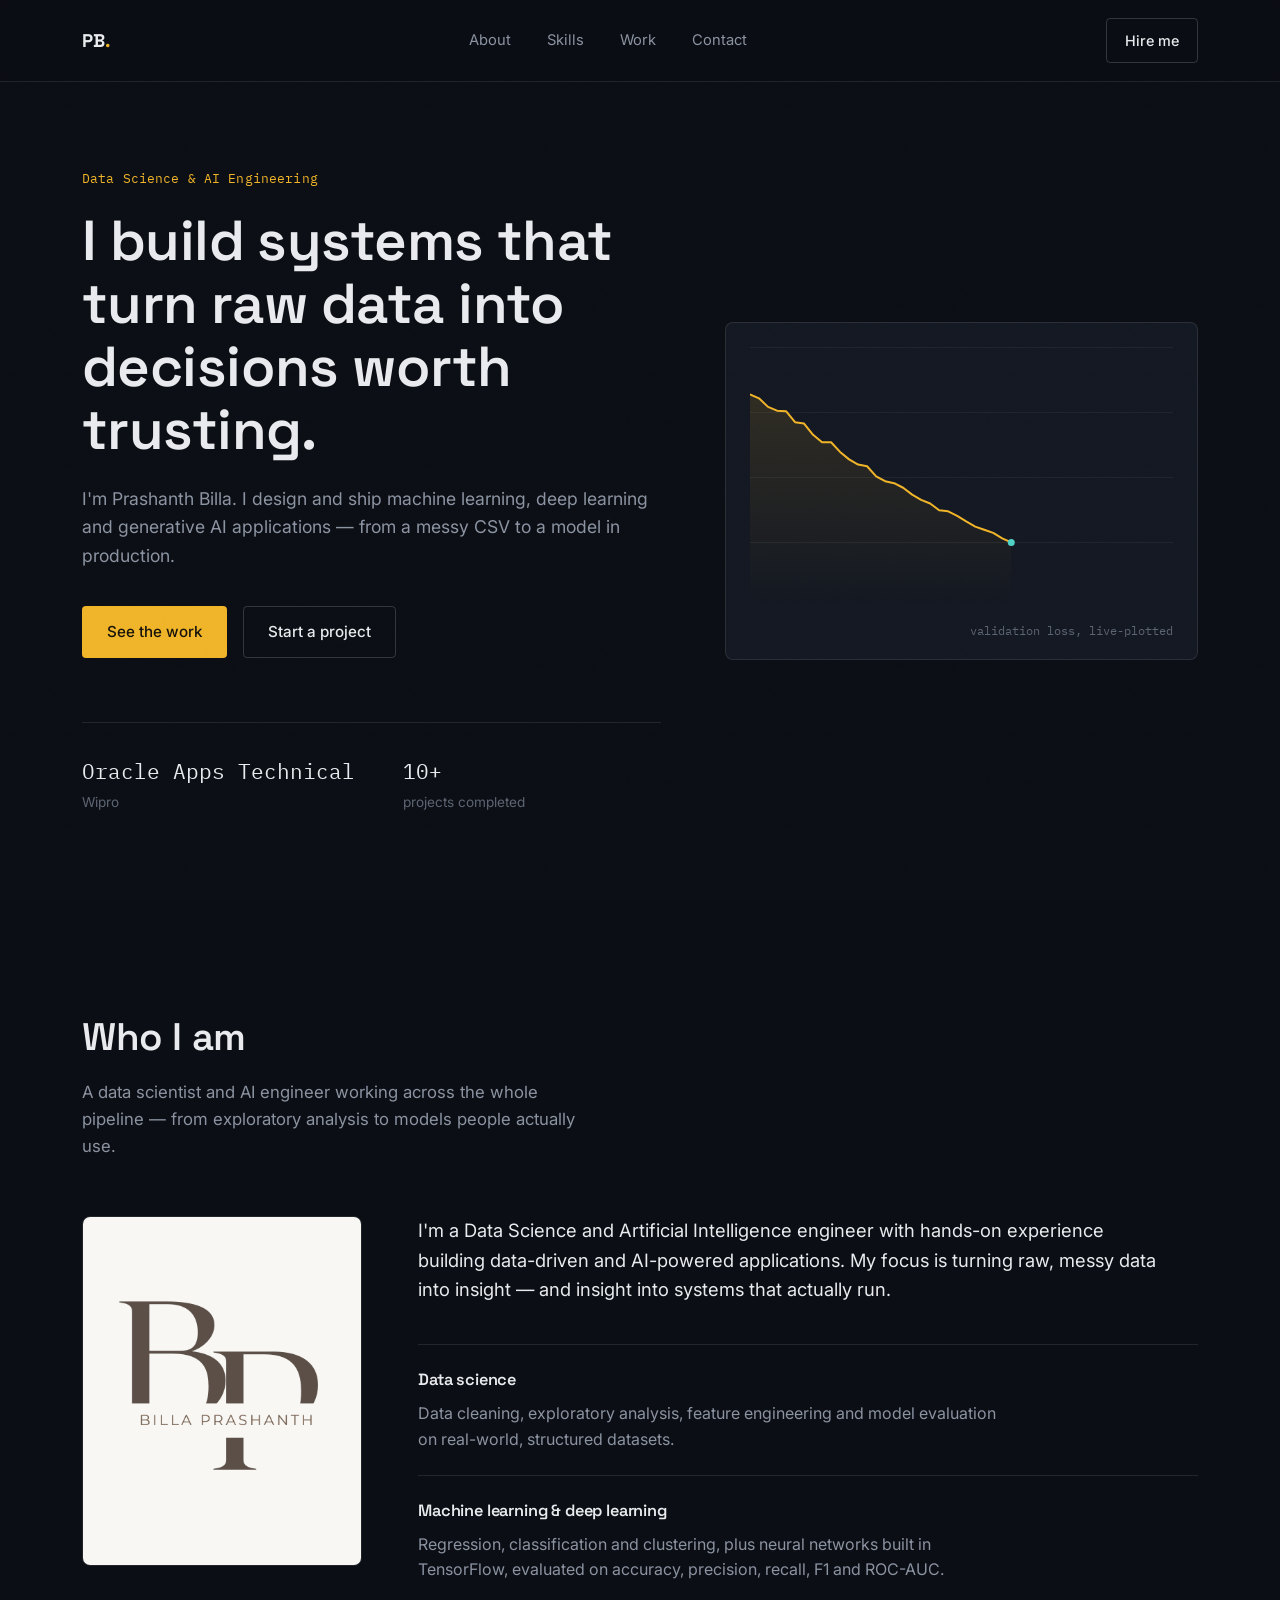
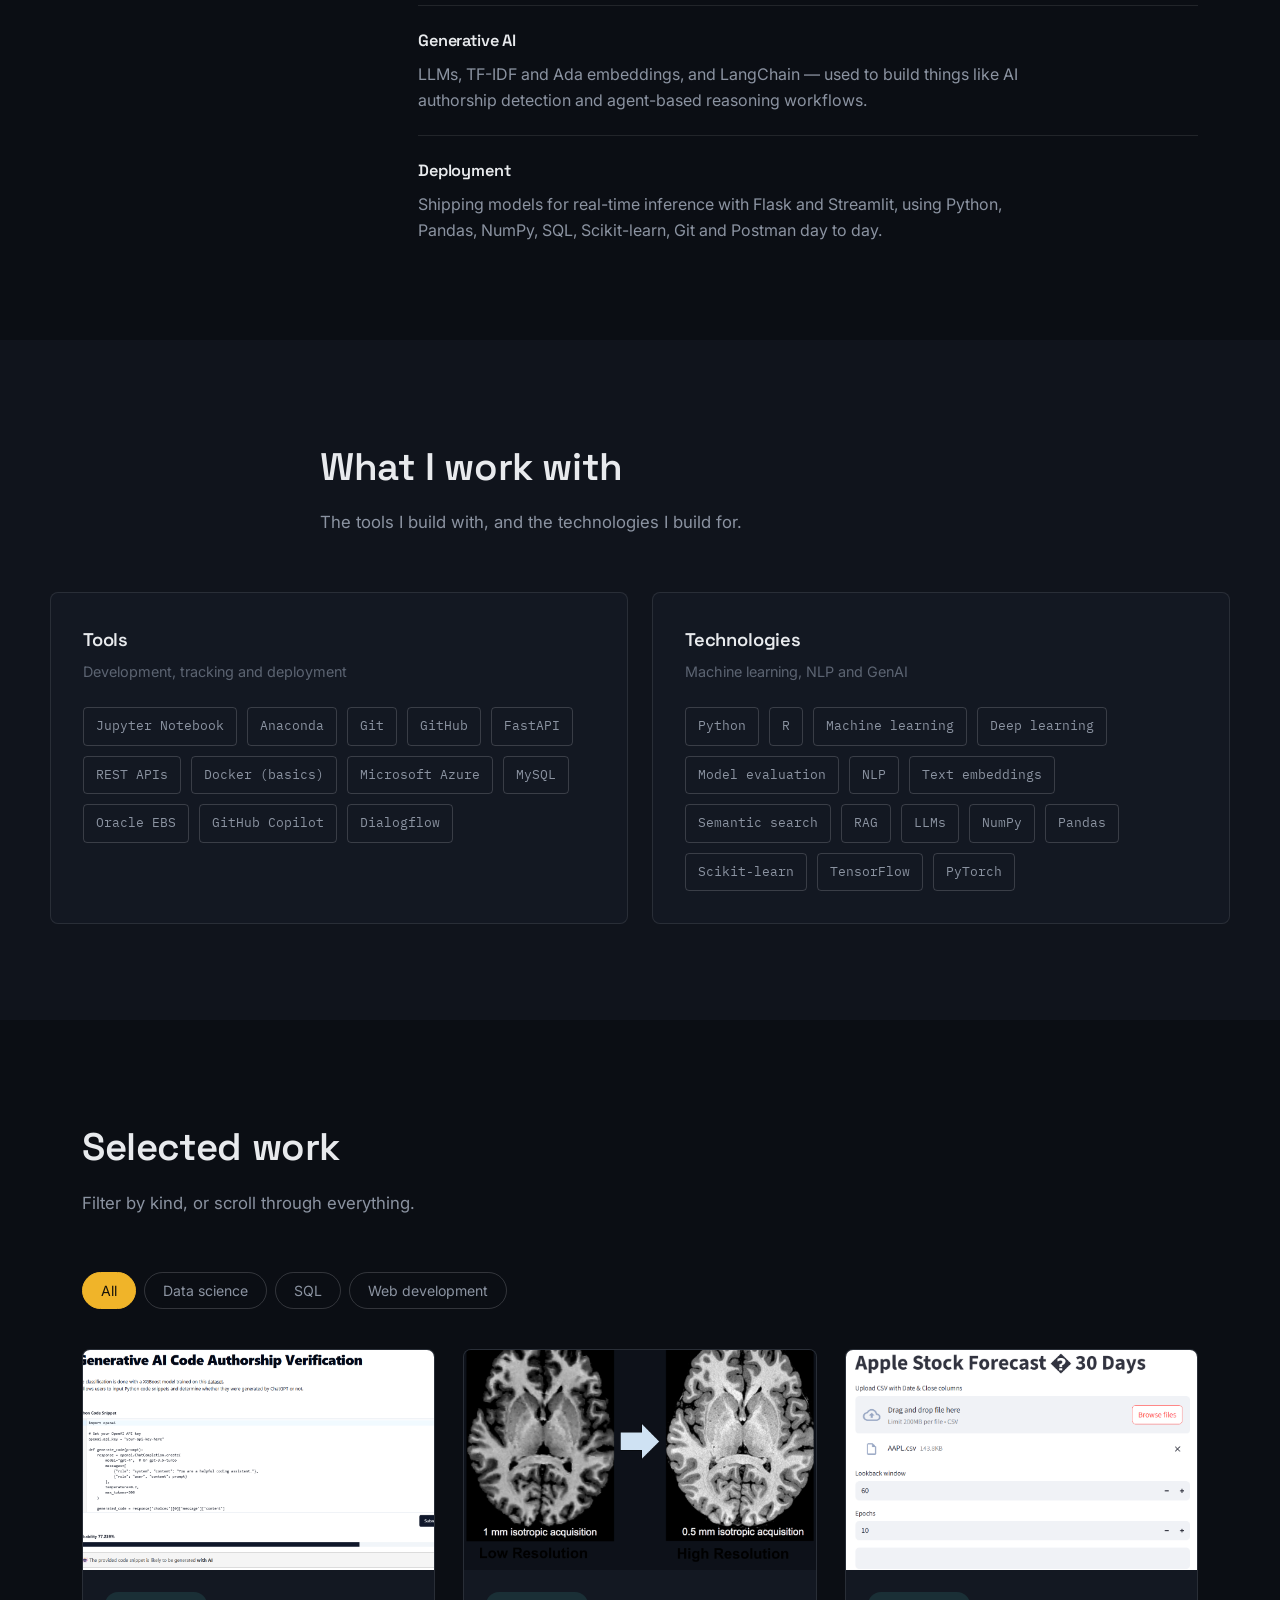
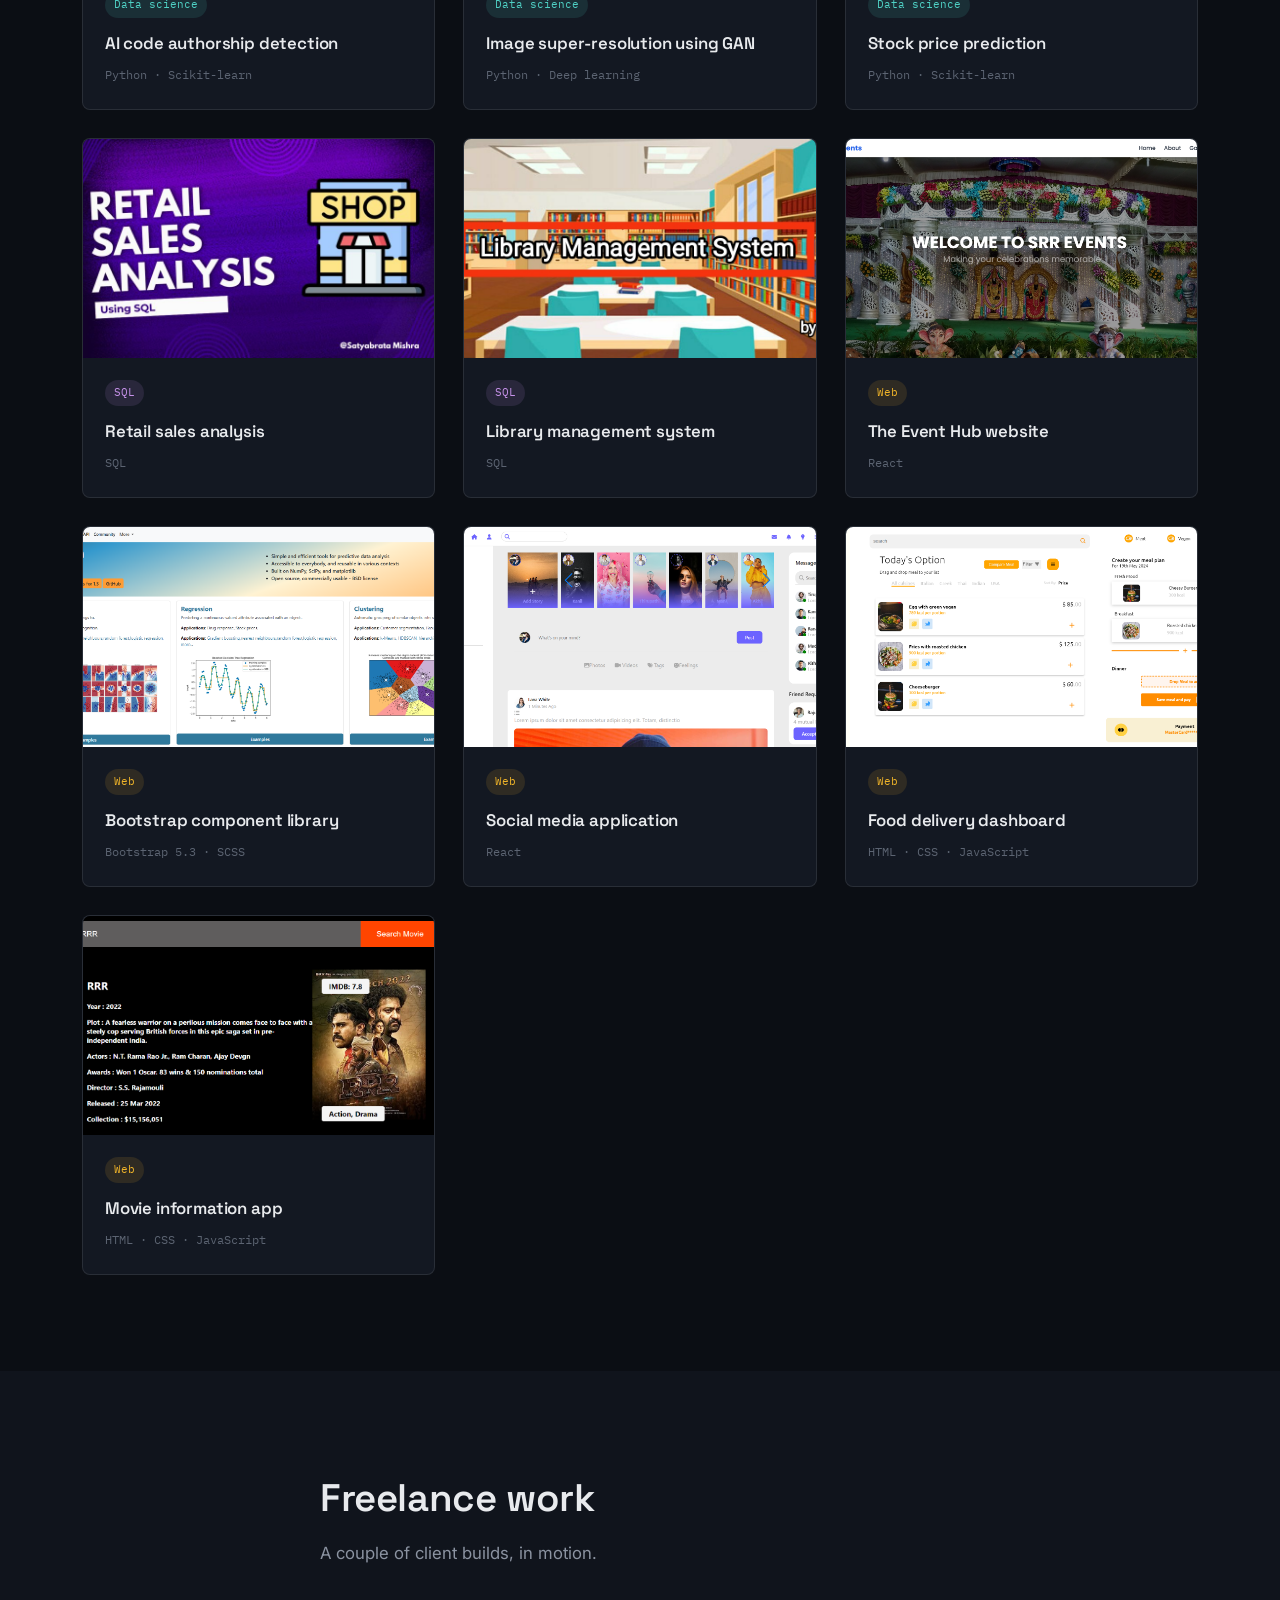
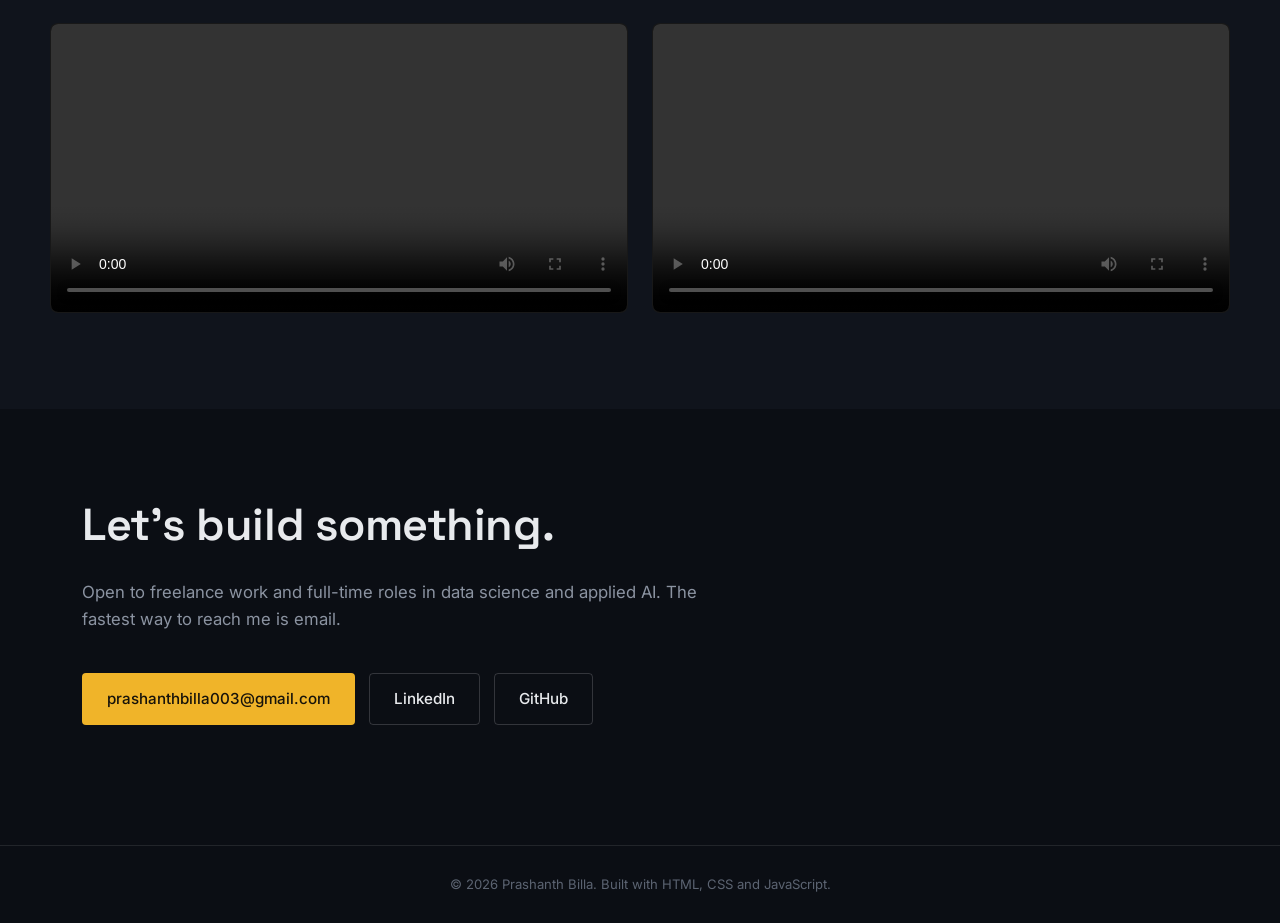
==== index.html @ ce1533ee "First Commit" ====
<!doctype html>
<html lang="en">
  <head>
    <meta charset="UTF-8" />
    <meta name="viewport" content="width=device-width, initial-scale=1.0" />
    <title>Prashanth Billa — Data Scientist &amp; AI Engineer</title>
    <meta
      name="description"
      content="Portfolio of Prashanth Billa, a Data Science and AI Engineer building machine learning, deep learning and generative AI systems."
    />

    <!-- Fonts -->
    <link rel="preconnect" href="https://fonts.googleapis.com" />
    <link rel="preconnect" href="https://fonts.gstatic.com" crossorigin />
    <link
      href="https://fonts.googleapis.com/css2?family=Space+Grotesk:wght@500;600;700&family=Inter:wght@400;500;600&family=IBM+Plex+Mono:wght@500&display=swap"
      rel="stylesheet"
    />

    <link rel="stylesheet" href="style.css" />
    <link rel="icon" href="data:," />
  </head>
  <body>
    <div class="grain"></div>

    <!-- ============ NAV ============ -->
    <header class="nav" id="nav">
      <div class="nav-inner">
        <a href="#top" class="nav-mark"
          >PB<span class="nav-mark-dot">.</span></a
        >

        <nav class="nav-links" id="navLinks">
          <a href="#about">About</a>
          <a href="#skills">Skills</a>
          <a href="#work">Work</a>
          <a href="#contact">Contact</a>
        </nav>

        <div class="nav-actions">
          <a class="btn btn-ghost" href="mailto:prashanthbilla003@gmail.com"
            >Hire me</a
          >
          <button
            class="nav-toggle"
            id="navToggle"
            aria-label="Toggle menu"
            aria-expanded="false"
          >
            <span></span><span></span><span></span>
          </button>
        </div>
      </div>
    </header>

    <main id="top">
      <!-- ============ HERO ============ -->
      <section class="hero">
        <div class="hero-inner">
          <div class="hero-copy">
            <p class="kicker">Data Science &amp; AI Engineering</p>
            <h1 class="hero-title">
              I build systems that turn raw data into decisions worth trusting.
            </h1>
            <p class="hero-sub">
              I'm Prashanth Billa. I design and ship machine learning, deep
              learning and generative AI applications — from a messy CSV to a
              model in production.
            </p>
            <div class="hero-cta">
              <a href="#work" class="btn btn-primary">See the work</a>
              <a href="#contact" class="btn btn-line">Start a project</a>
            </div>

            <dl class="hero-stats">
              <div>
                <dt>Oracle Apps Technical</dt>
                <dd>Wipro</dd>
              </div>
              <div>
                <dt>10+</dt>
                <dd>projects completed</dd>
              </div>
              <!-- <div>
                <dt>Freelance</dt>
                <dd>currently available</dd>
              </div> -->
            </dl>
          </div>

          <div class="hero-visual">
            <canvas id="signalCanvas" aria-hidden="true"></canvas>
            <p class="hero-visual-caption">validation loss, live-plotted</p>
          </div>
        </div>
      </section>

      <!-- ============ ABOUT ============ -->
      <section class="section" id="about">
        <div class="section-head">
          <h2>Who I am</h2>
          <p class="section-lede">
            A data scientist and AI engineer working across the whole pipeline —
            from exploratory analysis to models people actually use.
          </p>
        </div>

        <div class="about-grid">
          <div class="about-photo">
            <img
              src="assets/Prashanth-Logo-2.png"
              alt="Portrait of Prashanth Billa"
              loading="lazy"
            />
          </div>
          <div class="about-text">
            <p>
              I'm a Data Science and Artificial Intelligence engineer with
              hands-on experience building data-driven and AI-powered
              applications. My focus is turning raw, messy data into insight —
              and insight into systems that actually run.
            </p>

            <div class="about-block">
              <h3>Data science</h3>
              <p>
                Data cleaning, exploratory analysis, feature engineering and
                model evaluation on real-world, structured datasets.
              </p>
            </div>
            <div class="about-block">
              <h3>Machine learning &amp; deep learning</h3>
              <p>
                Regression, classification and clustering, plus neural networks
                built in TensorFlow, evaluated on accuracy, precision, recall,
                F1 and ROC-AUC.
              </p>
            </div>
            <div class="about-block">
              <h3>Generative AI</h3>
              <p>
                LLMs, TF-IDF and Ada embeddings, and LangChain — used to build
                things like AI authorship detection and agent-based reasoning
                workflows.
              </p>
            </div>
            <div class="about-block">
              <h3>Deployment</h3>
              <p>
                Shipping models for real-time inference with Flask and
                Streamlit, using Python, Pandas, NumPy, SQL, Scikit-learn, Git
                and Postman day to day.
              </p>
            </div>
          </div>
        </div>
      </section>

      <!-- ============ SKILLS ============ -->
      <section class="section section-muted" id="skills">
        <div class="section-head">
          <h2>What I work with</h2>
          <p class="section-lede">
            The tools I build with, and the technologies I build for.
          </p>
        </div>

        <div class="skills-grid">
          <div class="skill-panel">
            <div class="skill-panel-head">
              <h3>Tools</h3>
              <p>Development, tracking and deployment</p>
            </div>
            <ul class="chip-list">
              <li>Jupyter Notebook</li>
              <li>Anaconda</li>
              <li>Git</li>
              <li>GitHub</li>
              <li>FastAPI</li>
              <li>REST APIs</li>
              <li>Docker (basics)</li>
              <li>Microsoft Azure</li>
              <li>MySQL</li>
              <li>Oracle EBS</li>
              <li>GitHub Copilot</li>
              <li>Dialogflow</li>
            </ul>
          </div>

          <div class="skill-panel">
            <div class="skill-panel-head">
              <h3>Technologies</h3>
              <p>Machine learning, NLP and GenAI</p>
            </div>
            <ul class="chip-list">
              <li>Python</li>
              <li>R</li>
              <li>Machine learning</li>
              <li>Deep learning</li>
              <li>Model evaluation</li>
              <li>NLP</li>
              <li>Text embeddings</li>
              <li>Semantic search</li>
              <li>RAG</li>
              <li>LLMs</li>
              <li>NumPy</li>
              <li>Pandas</li>
              <li>Scikit-learn</li>
              <li>TensorFlow</li>
              <li>PyTorch</li>
            </ul>
          </div>
        </div>
      </section>

      <!-- ============ WORK ============ -->
      <section class="section" id="work">
        <div class="section-head">
          <h2>Selected work</h2>
          <p class="section-lede">
            Filter by kind, or scroll through everything.
          </p>
        </div>

        <div class="filter-bar" role="tablist" aria-label="Filter projects">
          <button
            class="filter-btn is-active"
            data-filter="all"
            role="tab"
            aria-selected="true"
          >
            All
          </button>
          <button
            class="filter-btn"
            data-filter="ds"
            role="tab"
            aria-selected="false"
          >
            Data science
          </button>
          <button
            class="filter-btn"
            data-filter="sql"
            role="tab"
            aria-selected="false"
          >
            SQL
          </button>
          <button
            class="filter-btn"
            data-filter="web"
            role="tab"
            aria-selected="false"
          >
            Web development
          </button>
        </div>

        <div class="project-grid" id="projectGrid">
          <article class="project-card" data-cat="ds">
            <a href="Sections/gen_ds.html" class="project-media">
              <img
                src="assets/GenAI_code_AI.png"
                alt="AI code authorship detection project"
                loading="lazy"
              />
            </a>
            <div class="project-body">
              <span class="project-tag tag-ds">Data science</span>
              <h3>
                <a href="Sections/gen_ds.html">AI code authorship detection</a>
              </h3>
              <p class="project-stack">Python · Scikit-learn</p>
            </div>
          </article>

          <article class="project-card" data-cat="ds">
            <a href="Sections/imgResol_ds.html" class="project-media">
              <img
                src="assets/reolution_img_ds.png"
                alt="Image super resolution using GAN project"
                loading="lazy"
              />
            </a>
            <div class="project-body">
              <span class="project-tag tag-ds">Data science</span>
              <h3>
                <a href="Sections/imgResol_ds.html"
                  >Image super-resolution using GAN</a
                >
              </h3>
              <p class="project-stack">Python · Deep learning</p>
            </div>
          </article>

          <article class="project-card" data-cat="ds">
            <a href="Sections/stockPrice.html" class="project-media">
              <img
                src="assets/Stock_mainimg.png"
                alt="Stock price prediction project"
                loading="lazy"
              />
            </a>
            <div class="project-body">
              <span class="project-tag tag-ds">Data science</span>
              <h3>
                <a href="Sections/stockPrice.html">Stock price prediction</a>
              </h3>
              <p class="project-stack">Python · Scikit-learn</p>
            </div>
          </article>

          <article class="project-card" data-cat="sql">
            <a href="Sections/Retail_SQL.html" class="project-media">
              <img
                src="assets/Retail_Sale.jpg"
                alt="Retail sales SQL project"
                loading="lazy"
              />
            </a>
            <div class="project-body">
              <span class="project-tag tag-sql">SQL</span>
              <h3>
                <a href="Sections/Retail_SQL.html">Retail sales analysis</a>
              </h3>
              <p class="project-stack">SQL</p>
            </div>
          </article>

          <article class="project-card" data-cat="sql">
            <a href="Sections/Library-SQL.html" class="project-media">
              <img
                src="assets/library-img.jpg"
                alt="Library management system project"
                loading="lazy"
              />
            </a>
            <div class="project-body">
              <span class="project-tag tag-sql">SQL</span>
              <h3>
                <a href="Sections/Library-SQL.html"
                  >Library management system</a
                >
              </h3>
              <p class="project-stack">SQL</p>
            </div>
          </article>

          <article class="project-card" data-cat="web">
            <a
              href="https://event-marraige-website.vercel.app/"
              class="project-media"
              target="_blank"
            >
              <img
                src="assets/Event-app.png"
                alt="Event Hub website project"
                loading="lazy"
              />
            </a>
            <div class="project-body">
              <span class="project-tag tag-web">Web</span>
              <h3>
                <a
                  href="https://event-marraige-website.vercel.app/"
                  target="_blank"
                  >The Event Hub website</a
                >
              </h3>
              <p class="project-stack">React</p>
            </div>
          </article>

          <article class="project-card" data-cat="web">
            <a
              href="https://scikit-bootstrap.vercel.app/"
              class="project-media"
              target="_blank"
            >
              <img
                src="assets/Scikit-Project1.png"
                alt="Bootstrap component library project"
                loading="lazy"
              />
            </a>
            <div class="project-body">
              <span class="project-tag tag-web">Web</span>
              <h3>
                <a href="https://scikit-bootstrap.vercel.app/" target="_blank"
                  >Bootstrap component library</a
                >
              </h3>
              <p class="project-stack">Bootstrap 5.3 · SCSS</p>
            </div>
          </article>

          <article class="project-card" data-cat="web">
            <a
              href="https://social-media-bice-mu.vercel.app/"
              class="project-media"
              target="_blank"
            >
              <img
                src="assets/SocialMedia.png"
                alt="Social media application project"
                loading="lazy"
              />
            </a>
            <div class="project-body">
              <span class="project-tag tag-web">Web</span>
              <h3>
                <a
                  href="https://social-media-bice-mu.vercel.app/"
                  target="_blank"
                  >Social media application</a
                >
              </h3>
              <p class="project-stack">React</p>
            </div>
          </article>

          <article class="project-card" data-cat="web">
            <a
              href="https://food-dashboard1.vercel.app/"
              class="project-media"
              target="_blank"
            >
              <img
                src="assets/Food-delivery-dashboard.png"
                alt="Food delivery dashboard project"
                loading="lazy"
              />
            </a>
            <div class="project-body">
              <span class="project-tag tag-web">Web</span>
              <h3>
                <a href="https://food-dashboard1.vercel.app/" target="_blank">
                  Food delivery dashboard
                </a>
              </h3>
              <p class="project-stack">HTML · CSS · JavaScript</p>
            </div>
          </article>

          <article class="project-card" data-cat="web">
            <a
              href="https://movie-application-jade.vercel.app/"
              class="project-media"
              target="_blank"
            >
              <img
                src="assets/Movie-info-Project1.png"
                alt="Movie information application project"
                loading="lazy"
              />
            </a>
            <div class="project-body">
              <span class="project-tag tag-web">Web</span>
              <h3>
                <a
                  href="https://movie-application-jade.vercel.app/"
                  target="_blank"
                >
                  Movie information app
                </a>
              </h3>
              <p class="project-stack">HTML · CSS · JavaScript</p>
            </div>
          </article>
        </div>
      </section>

      <!-- ============ FREELANCE ============ -->
      <section class="section section-muted" id="freelance">
        <div class="section-head">
          <h2>Freelance work</h2>
          <p class="section-lede">A couple of client builds, in motion.</p>
        </div>
        <div class="video-grid">
          <div class="video-card">
            <video
              controls
              preload="metadata"
              src="assets/Free-lance-1.mp4"
            ></video>
          </div>
          <div class="video-card">
            <video controls preload="metadata" src="assets/chatbot.mp4"></video>
          </div>
        </div>
      </section>

      <!-- ============ CONTACT ============ -->
      <section class="section contact" id="contact">
        <div class="contact-inner">
          <h2>Let's build something.</h2>
          <p class="section-lede">
            Open to freelance work and full-time roles in data science and
            applied AI. The fastest way to reach me is email.
          </p>

          <div class="contact-links">
            <a href="mailto:prashanthbilla003@gmail.com" class="btn btn-primary"
              >prashanthbilla003@gmail.com</a
            >
            <a
              href="https://www.linkedin.com/in/prashanth-billa-566020348/"
              target="_blank"
              rel="noopener"
              class="btn btn-line"
              >LinkedIn</a
            >
            <a
              href="https://github.com/billaprashanth"
              target="_blank"
              rel="noopener"
              class="btn btn-line"
              >GitHub</a
            >
          </div>
        </div>
      </section>
    </main>

    <footer class="footer">
      <p>
        &copy; <span id="year"></span> Prashanth Billa. Built with HTML, CSS and
        JavaScript.
      </p>
    </footer>

    <script src="script.js"></script>
  </body>
</html>
---- style.css ----
/* ===========================================================
   Design tokens
=========================================================== */
:root {
  --bg: #0b0e14;
  --bg-alt: #10141c;
  --surface: #131822;
  --border: rgba(232, 234, 237, 0.1);
  --border-strong: rgba(232, 234, 237, 0.18);

  --text: #e8eaed;
  --text-muted: #8b93a1;
  --text-faint: #5c6472;

  --accent: #f0b429; /* signal amber */
  --accent-soft: rgba(240, 180, 41, 0.14);
  --data: #4fd1c5; /* teal, used only for plotted data */

  --tag-ds: #4fd1c5;
  --tag-sql: #c792ea;
  --tag-web: #f0b429;

  --radius-sm: 4px;
  --radius-md: 8px;

  --font-display: "Space Grotesk", "Inter", sans-serif;
  --font-body: "Inter", -apple-system, BlinkMacSystemFont, sans-serif;
  --font-mono: "IBM Plex Mono", "SFMono-Regular", Consolas, monospace;

  --max: 1180px;
}

/* ===========================================================
   Reset & base
=========================================================== */
*,
*::before,
*::after {
  box-sizing: border-box;
}
html {
  scroll-behavior: smooth;
}
@media (prefers-reduced-motion: reduce) {
  html {
    scroll-behavior: auto;
  }
  *,
  *::before,
  *::after {
    animation-duration: 0.001ms !important;
    animation-iteration-count: 1 !important;
    transition-duration: 0.001ms !important;
  }
}

body {
  margin: 0;
  background: var(--bg);
  color: var(--text);
  font-family: var(--font-body);
  font-size: 16px;
  line-height: 1.6;
  -webkit-font-smoothing: antialiased;
}

img {
  max-width: 100%;
  display: block;
}
a {
  color: inherit;
  text-decoration: none;
}
ul {
  list-style: none;
  margin: 0;
  padding: 0;
}
h1,
h2,
h3 {
  font-family: var(--font-display);
  margin: 0;
  font-weight: 600;
  letter-spacing: -0.01em;
}
p {
  margin: 0;
}

a:focus-visible,
button:focus-visible {
  outline: 2px solid var(--accent);
  outline-offset: 3px;
  border-radius: 2px;
}

/* subtle grain to keep the dark field from looking flat */
.grain {
  position: fixed;
  inset: 0;
  pointer-events: none;
  z-index: 1;
  opacity: 0.035;
  mix-blend-mode: overlay;
  background-image: url("data:image/svg+xml,%3Csvg xmlns='http://www.w3.org/2000/svg' width='90' height='90'%3E%3Cfilter id='n'%3E%3CfeTurbulence type='fractalNoise' baseFrequency='0.9' numOctaves='2' stitchTiles='stitch'/%3E%3C/filter%3E%3Crect width='100%25' height='100%25' filter='url(%23n)'/%3E%3C/svg%3E");
}

/* ===========================================================
   Layout helpers
=========================================================== */
.section {
  max-width: var(--max);
  margin: 0 auto;
  padding: 96px 32px;
}
.section-muted {
  background: var(--bg-alt);
  max-width: none;
}
.section-muted > * {
  max-width: var(--max);
  margin-left: auto;
  margin-right: auto;
}

.section-head {
  max-width: 640px;
  margin-bottom: 56px;
}
.section-head h2 {
  font-size: clamp(1.9rem, 3vw, 2.4rem);
  margin-bottom: 12px;
}
.section-lede {
  color: var(--text-muted);
  font-size: 1.05rem;
  max-width: 46ch;
}

.kicker {
  font-family: var(--font-mono);
  font-size: 0.82rem;
  color: var(--accent);
  margin: 0 0 20px;
  letter-spacing: 0.01em;
}

/* ===========================================================
   Buttons
=========================================================== */
.btn {
  display: inline-flex;
  align-items: center;
  justify-content: center;
  gap: 8px;
  padding: 13px 24px;
  border-radius: var(--radius-sm);
  font-size: 0.95rem;
  font-weight: 500;
  border: 1px solid transparent;
  transition:
    background 0.2s ease,
    border-color 0.2s ease,
    transform 0.2s ease,
    color 0.2s ease;
  white-space: nowrap;
}
.btn-primary {
  background: var(--accent);
  color: #17130a;
}
.btn-primary:hover {
  background: #f8c351;
  transform: translateY(-1px);
}

.btn-line {
  border-color: var(--border-strong);
  color: var(--text);
}
.btn-line:hover {
  border-color: var(--accent);
  color: var(--accent);
}

.btn-ghost {
  color: var(--text);
  font-size: 0.9rem;
  padding: 10px 18px;
  border: 1px solid var(--border-strong);
}
.btn-ghost:hover {
  border-color: var(--accent);
  color: var(--accent);
}

/* ===========================================================
   Nav
=========================================================== */
.nav {
  position: fixed;
  top: 0;
  left: 0;
  right: 0;
  z-index: 50;
  background: rgba(11, 14, 20, 0.82);
  border-bottom: 1px solid var(--border);
  backdrop-filter: saturate(140%) blur(10px);
}
.nav-inner {
  max-width: var(--max);
  margin: 0 auto;
  padding: 18px 32px;
  display: flex;
  align-items: center;
  justify-content: space-between;
}
.nav-mark {
  font-family: var(--font-display);
  font-size: 1.15rem;
  font-weight: 700;
}
.nav-mark-dot {
  color: var(--accent);
}

.nav-links {
  display: flex;
  gap: 36px;
}
.nav-links a {
  font-size: 0.92rem;
  color: var(--text-muted);
  transition: color 0.2s ease;
}
.nav-links a:hover {
  color: var(--text);
}

.nav-actions {
  display: flex;
  align-items: center;
  gap: 18px;
}

.nav-toggle {
  display: none;
  flex-direction: column;
  justify-content: center;
  gap: 5px;
  width: 30px;
  height: 30px;
  background: none;
  border: none;
  cursor: pointer;
}
.nav-toggle span {
  display: block;
  height: 2px;
  background: var(--text);
  border-radius: 2px;
  transition:
    transform 0.25s ease,
    opacity 0.25s ease;
}

/* ===========================================================
   Hero
=========================================================== */
.hero {
  padding: 168px 32px 96px;
  max-width: var(--max);
  margin: 0 auto;
}
.hero-inner {
  display: grid;
  grid-template-columns: 1.1fr 0.9fr;
  gap: 64px;
  align-items: center;
}

.hero-title {
  font-size: clamp(2.2rem, 4.4vw, 3.6rem);
  line-height: 1.12;
  margin-bottom: 24px;
}

.hero-sub {
  color: var(--text-muted);
  font-size: 1.1rem;
  max-width: 52ch;
  margin-bottom: 36px;
}

.hero-cta {
  display: flex;
  gap: 16px;
  margin-bottom: 64px;
  flex-wrap: wrap;
}

.hero-stats {
  display: flex;
  gap: 48px;
  margin: 0;
  padding-top: 32px;
  border-top: 1px solid var(--border);
}
.hero-stats dt {
  font-family: var(--font-mono);
  font-size: 1.3rem;
  color: var(--text);
  margin-bottom: 4px;
}
.hero-stats dd {
  margin: 0;
  font-size: 0.85rem;
  color: var(--text-faint);
}

.hero-visual {
  position: relative;
  border: 1px solid var(--border);
  border-radius: var(--radius-md);
  background: var(--surface);
  padding: 24px 24px 18px;
}
.hero-visual canvas {
  width: 100%;
  height: 260px;
  display: block;
}
.hero-visual-caption {
  font-family: var(--font-mono);
  font-size: 0.75rem;
  color: var(--text-faint);
  margin-top: 14px;
  text-align: right;
}

/* ===========================================================
   About
=========================================================== */
.about-grid {
  display: grid;
  grid-template-columns: 280px 1fr;
  gap: 56px;
  align-items: start;
}
.about-photo img {
  border-radius: var(--radius-md);
  border: 1px solid var(--border);
  width: 100%;
  aspect-ratio: 4/5;
  object-fit: cover;
}
.about-text > p:first-child {
  font-size: 1.15rem;
  color: var(--text);
  margin-bottom: 40px;
  max-width: 62ch;
}
.about-block {
  padding: 22px 0;
  border-top: 1px solid var(--border);
}
.about-block:last-child {
  padding-bottom: 0;
}
.about-block h3 {
  font-size: 1.02rem;
  margin-bottom: 8px;
}
.about-block p {
  color: var(--text-muted);
  max-width: 60ch;
}

/* ===========================================================
   Skills
=========================================================== */
.skills-grid {
  display: grid;
  grid-template-columns: 1fr 1fr;
  gap: 24px;
}
.skill-panel {
  border: 1px solid var(--border);
  border-radius: var(--radius-md);
  padding: 32px;
  background: var(--surface);
}
.skill-panel-head {
  margin-bottom: 24px;
}
.skill-panel-head h3 {
  font-size: 1.15rem;
  margin-bottom: 6px;
}
.skill-panel-head p {
  color: var(--text-faint);
  font-size: 0.9rem;
}

.chip-list {
  display: flex;
  flex-wrap: wrap;
  gap: 10px;
}
.chip-list li {
  font-family: var(--font-mono);
  font-size: 0.8rem;
  color: var(--text-muted);
  border: 1px solid var(--border-strong);
  border-radius: var(--radius-sm);
  padding: 8px 12px;
  transition:
    border-color 0.2s ease,
    color 0.2s ease;
}
.chip-list li:hover {
  border-color: var(--accent);
  color: var(--text);
  cursor: pointer;
}

/* ===========================================================
   Projects
=========================================================== */
.filter-bar {
  display: flex;
  gap: 8px;
  margin-bottom: 40px;
  flex-wrap: wrap;
}
.filter-btn {
  font-family: var(--font-body);
  font-size: 0.88rem;
  color: var(--text-muted);
  background: none;
  border: 1px solid var(--border-strong);
  border-radius: 999px;
  padding: 9px 18px;
  cursor: pointer;
  transition: all 0.2s ease;
}
.filter-btn:hover {
  color: var(--text);
  border-color: var(--text-faint);
}
.filter-btn.is-active {
  color: #17130a;
  background: var(--accent);
  border-color: var(--accent);
}

.project-grid {
  display: grid;
  grid-template-columns: repeat(3, 1fr);
  gap: 28px;
}
.project-card {
  border: 1px solid var(--border);
  border-radius: var(--radius-md);
  overflow: hidden;
  background: var(--surface);
  transition:
    border-color 0.2s ease,
    transform 0.2s ease;
}
.project-card:hover {
  border-color: var(--border-strong);
  transform: translateY(-3px);
}
.project-media {
  display: block;
  aspect-ratio: 16/10;
  overflow: hidden;
  background: #0d1119;
}
.project-media img {
  width: 100%;
  height: 100%;
  object-fit: cover;
  transition: transform 0.4s ease;
}
.project-card:hover .project-media img {
  transform: scale(1.04);
}

.project-body {
  padding: 20px 22px 24px;
}
.project-tag {
  font-family: var(--font-mono);
  font-size: 0.7rem;
  padding: 4px 9px;
  border-radius: 999px;
  display: inline-block;
  margin-bottom: 12px;
}
.tag-ds {
  color: var(--tag-ds);
  background: rgba(79, 209, 197, 0.12);
}
.tag-sql {
  color: var(--tag-sql);
  background: rgba(199, 146, 234, 0.12);
}
.tag-web {
  color: var(--tag-web);
  background: rgba(240, 180, 41, 0.12);
}

.project-body h3 {
  font-size: 1.05rem;
  margin-bottom: 8px;
}
.project-body h3 a:hover {
  color: var(--accent);
}
.project-stack {
  font-family: var(--font-mono);
  font-size: 0.78rem;
  color: var(--text-faint);
}

.project-card[hidden] {
  display: none;
}

/* ===========================================================
   Freelance videos
=========================================================== */
.video-grid {
  display: grid;
  grid-template-columns: 1fr 1fr;
  gap: 24px;
}
.video-card {
  border: 1px solid var(--border);
  border-radius: var(--radius-md);
  overflow: hidden;
  background: #000;
}
.video-card video {
  width: 100%;
  display: block;
}

/* ===========================================================
   Contact
=========================================================== */
.contact {
  text-align: left;
  padding-top: 80px;
  padding-bottom: 120px;
}
.contact-inner {
  max-width: 640px;
}
.contact h2 {
  font-size: clamp(2rem, 4vw, 2.8rem);
  margin-bottom: 18px;
}
.contact .section-lede {
  margin-bottom: 40px;
  max-width: 56ch;
}
.contact-links {
  display: flex;
  gap: 14px;
  flex-wrap: wrap;
}

/* ===========================================================
   Footer
=========================================================== */
.footer {
  border-top: 1px solid var(--border);
  padding: 28px 32px;
  text-align: center;
}
.footer p {
  font-size: 0.82rem;
  color: var(--text-faint);
}

/* ===========================================================
   Responsive
=========================================================== */
@media (max-width: 980px) {
  .hero-inner {
    grid-template-columns: 1fr;
  }
  .hero-visual {
    order: -1;
  }
  .about-grid {
    grid-template-columns: 1fr;
  }
  .about-photo {
    max-width: 220px;
  }
  .skills-grid {
    grid-template-columns: 1fr;
  }
  .project-grid {
    grid-template-columns: repeat(2, 1fr);
  }
}

@media (max-width: 720px) {
  .nav-links {
    position: absolute;
    top: 100%;
    left: 0;
    right: 0;
    flex-direction: column;
    background: var(--bg);
    border-bottom: 1px solid var(--border);
    padding: 20px 32px;
    gap: 18px;
    display: none;
  }
  .nav-links.is-open {
    display: flex;
  }
  .nav-toggle {
    display: flex;
  }
  .btn-ghost {
    display: none;
  }

  .hero {
    padding-top: 140px;
  }
  .hero-stats {
    gap: 28px;
    flex-wrap: wrap;
  }
  .section {
    padding: 64px 20px;
  }
  .nav-inner {
    padding: 16px 20px;
  }

  .project-grid {
    grid-template-columns: 1fr;
  }
  .video-grid {
    grid-template-columns: 1fr;
  }
  .contact-links {
    flex-direction: column;
    align-items: stretch;
  }
  .contact-links .btn {
    width: 100%;
  }
}
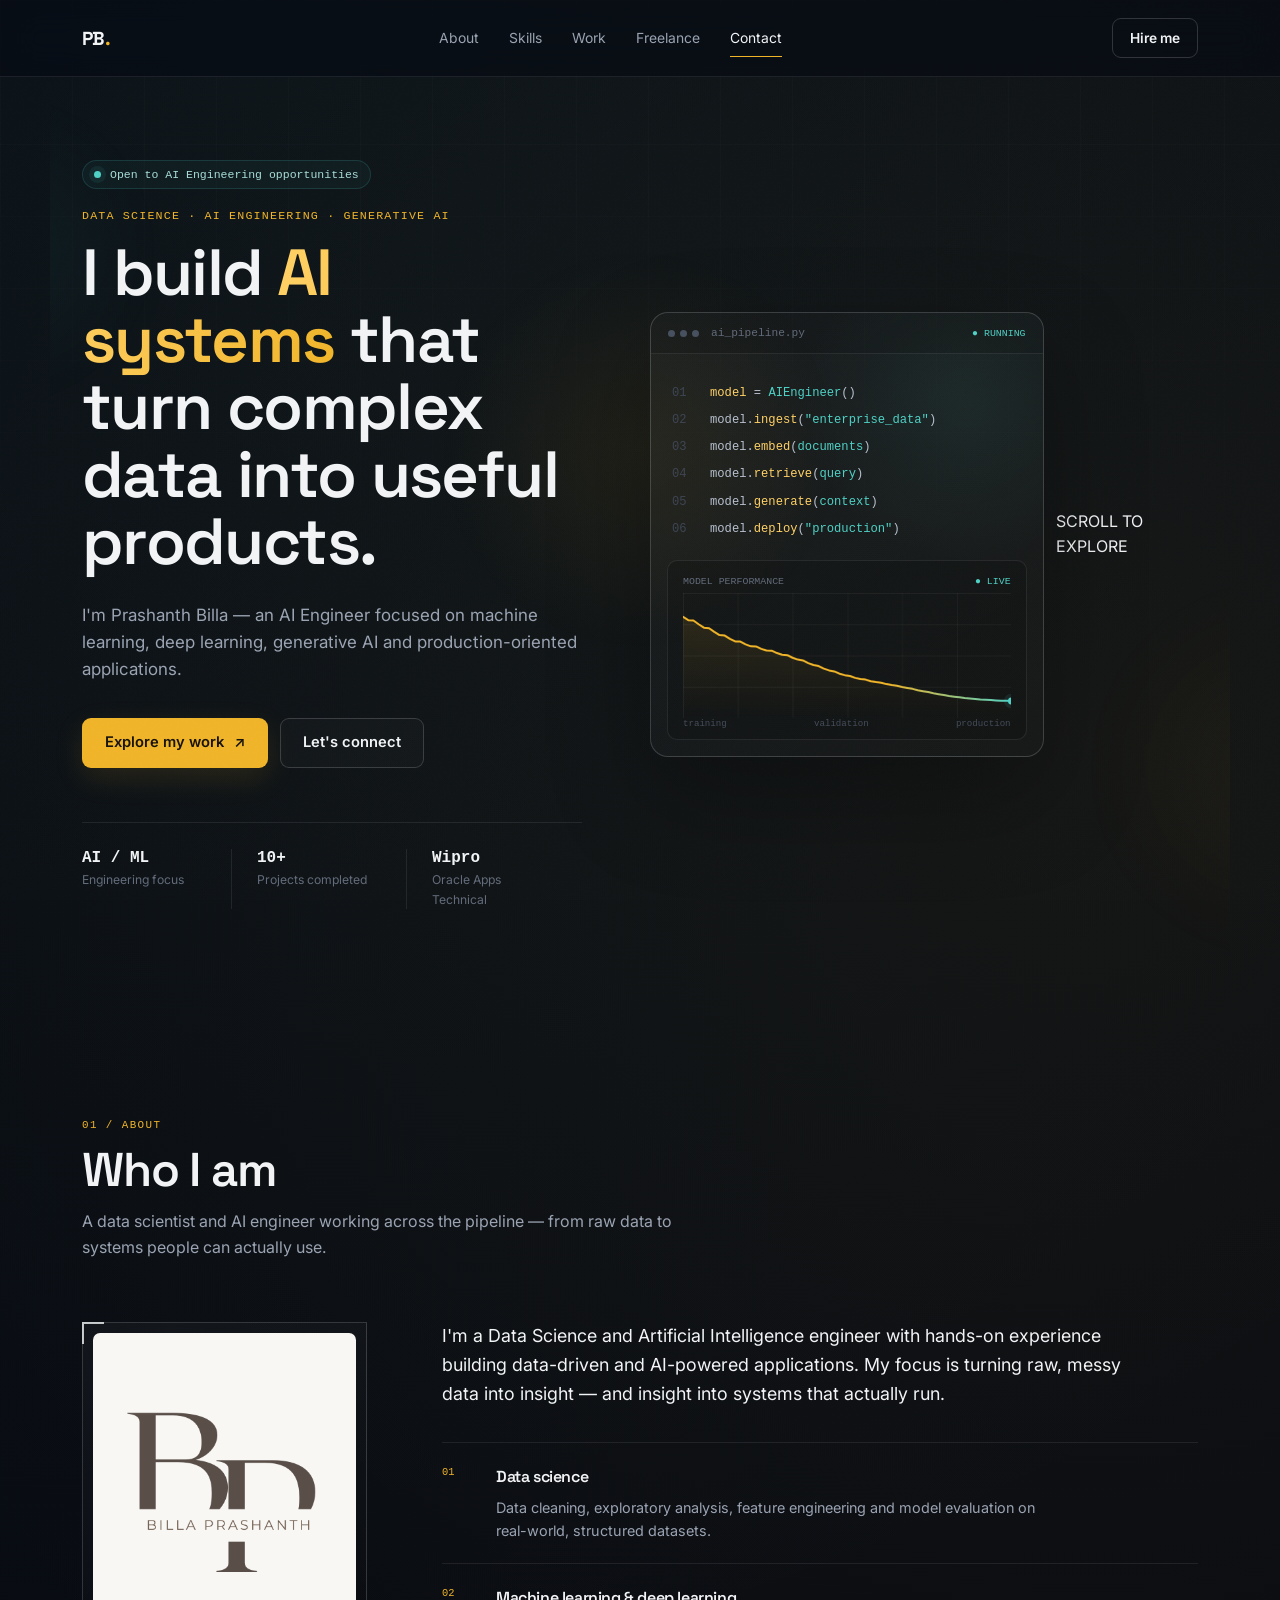
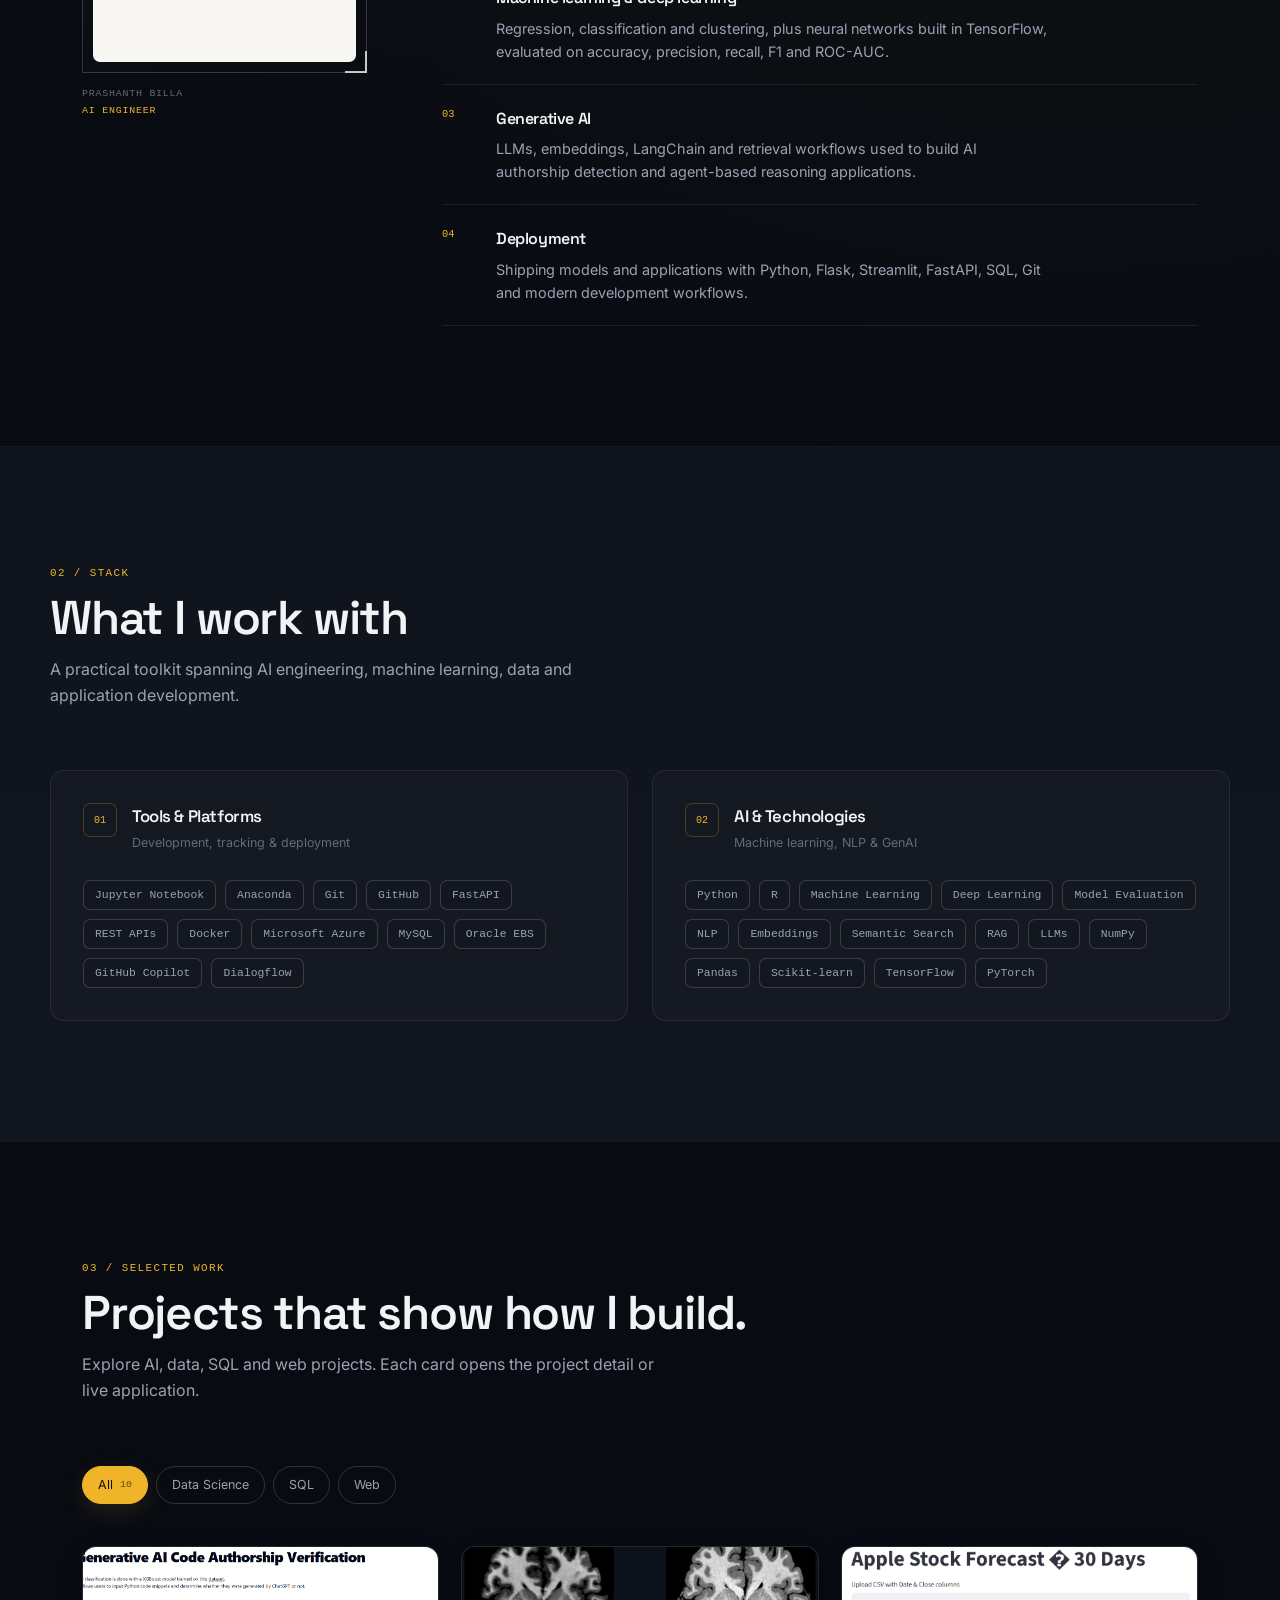
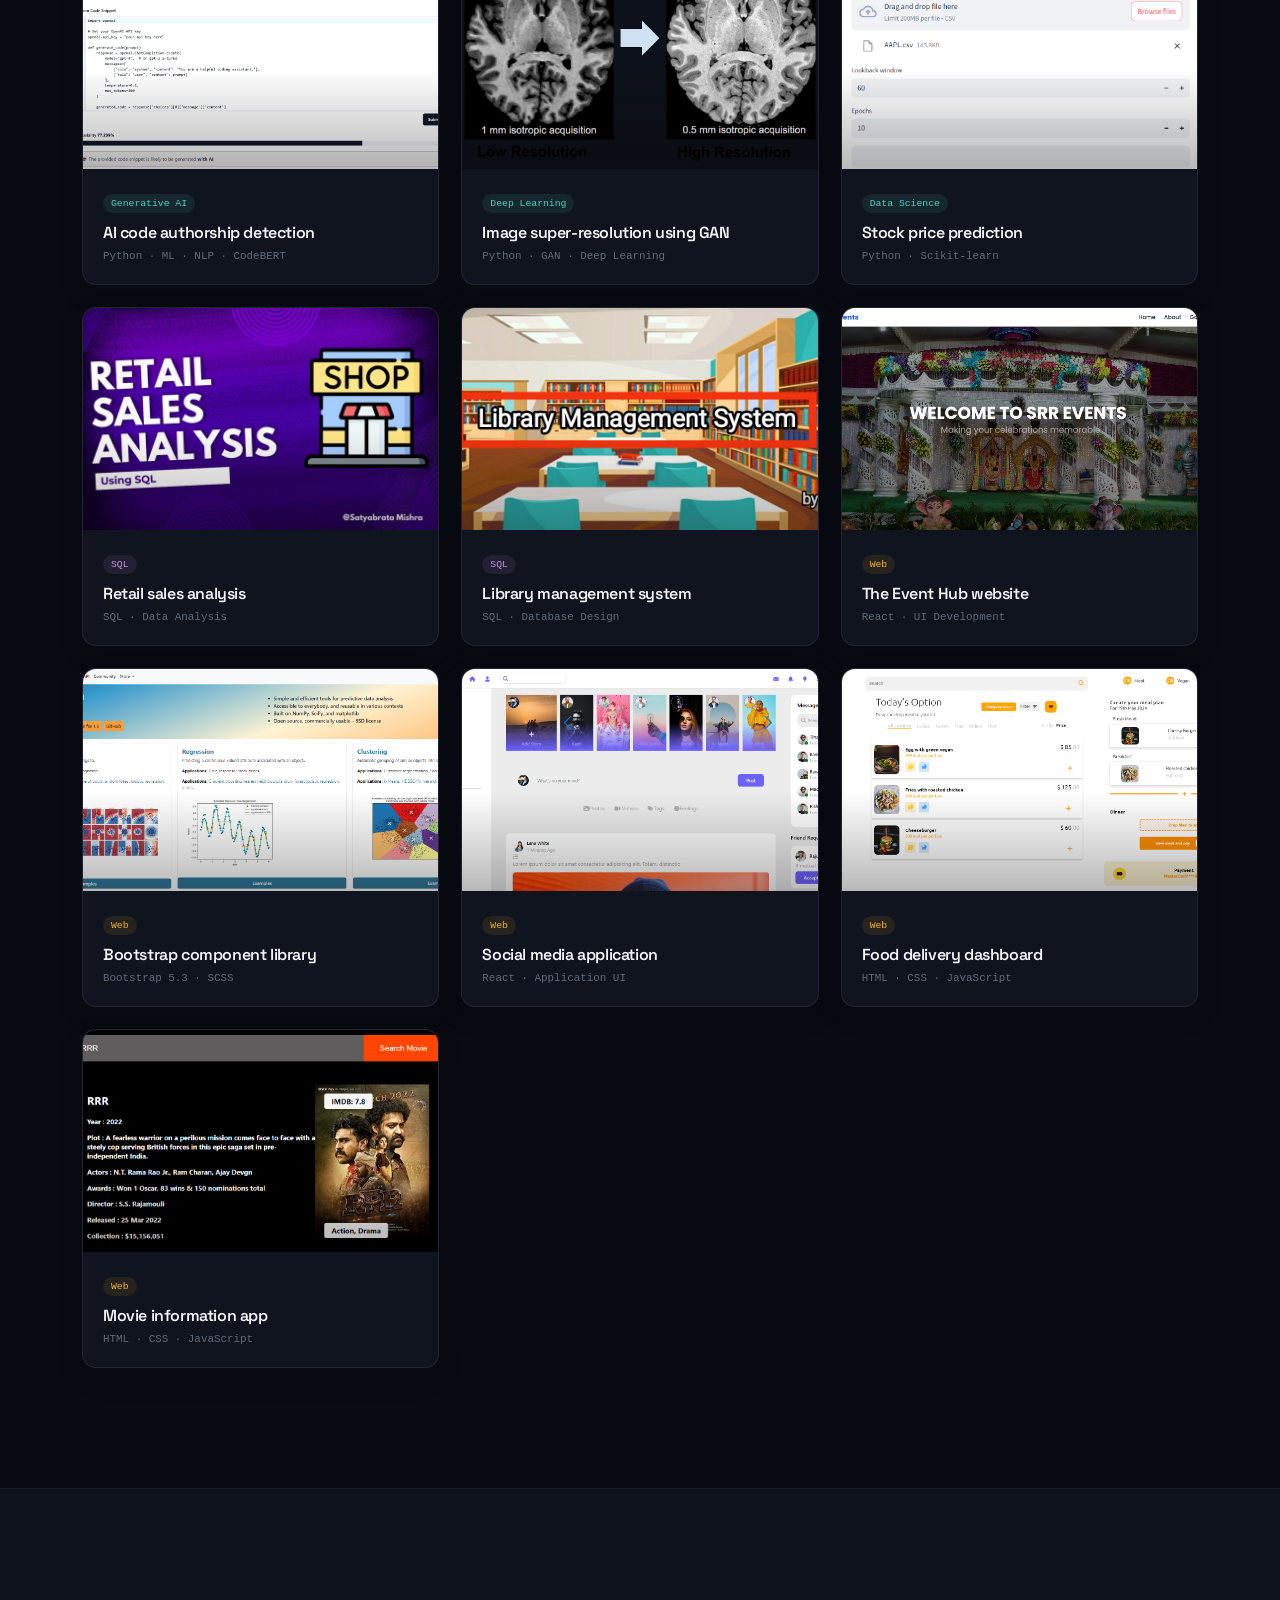
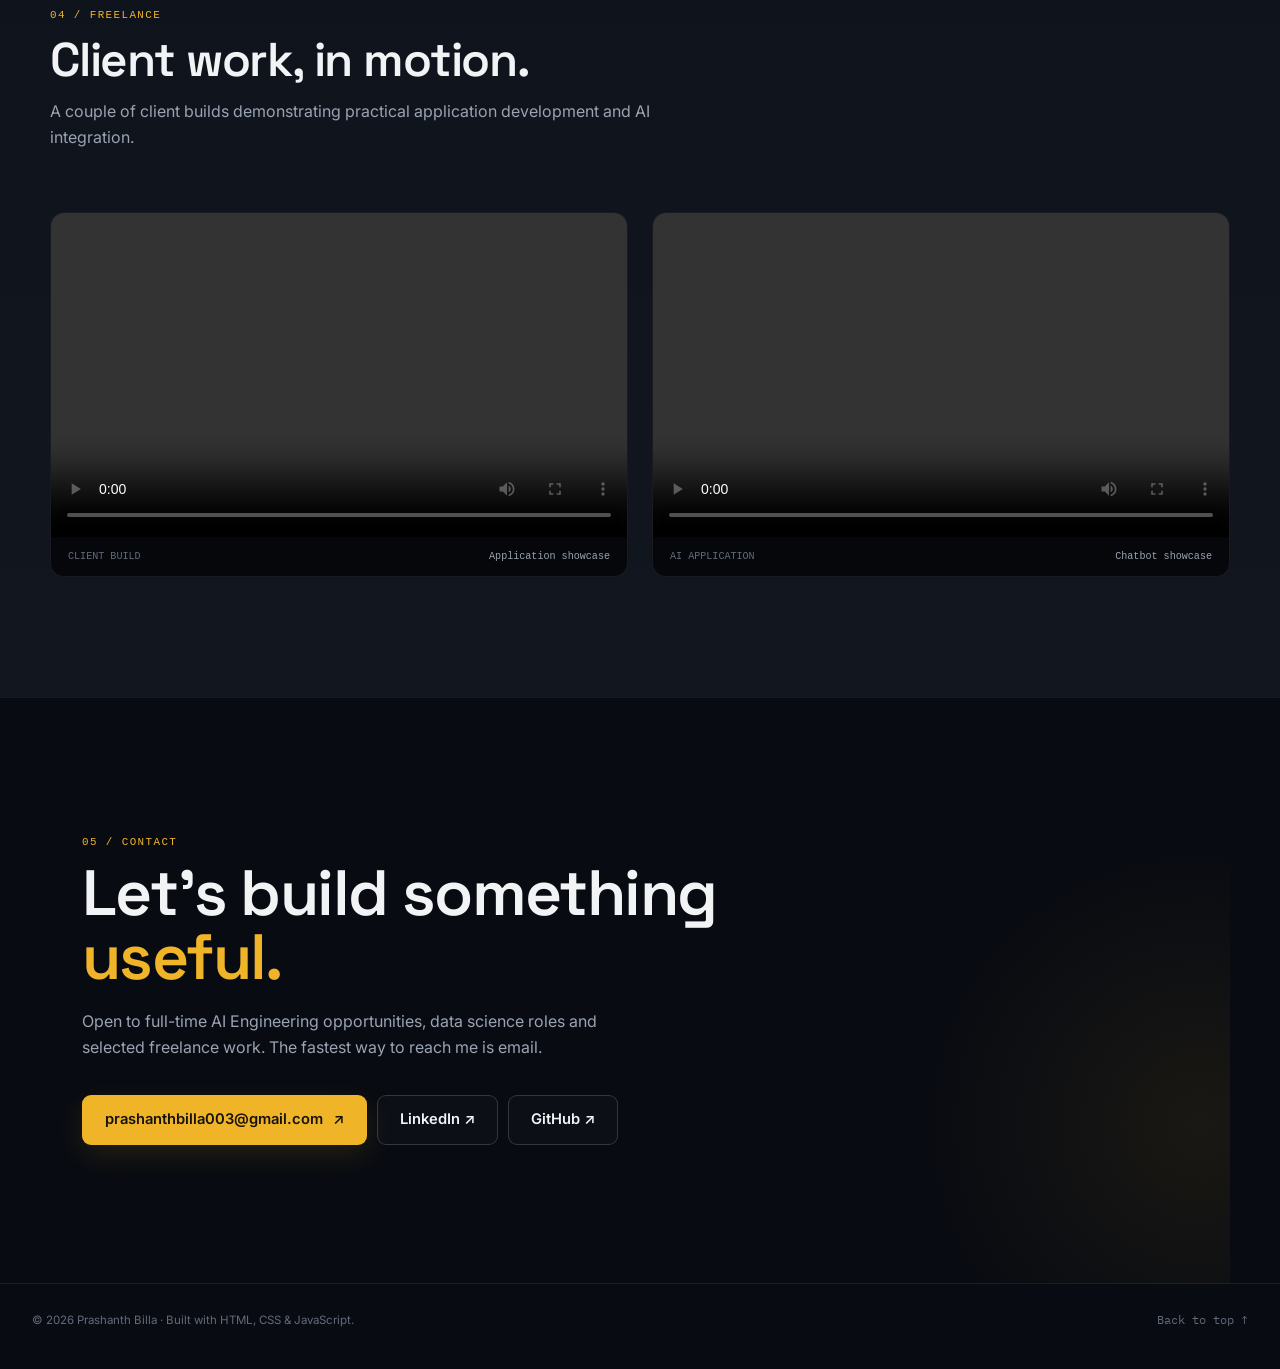
==== commit a6551f8b: "Animation Added to Portfolio" ====
--- a/index.html
+++ b/index.html
@@ -3,13 +3,13 @@
   <head>
     <meta charset="UTF-8" />
     <meta name="viewport" content="width=device-width, initial-scale=1.0" />
-    <title>Prashanth Billa — Data Scientist &amp; AI Engineer</title>
+    <meta name="theme-color" content="#080b12" />
     <meta
       name="description"
       content="Portfolio of Prashanth Billa, a Data Science and AI Engineer building machine learning, deep learning and generative AI systems."
     />
-
-    <!-- Fonts -->
+    <title>Prashanth Billa — AI Engineer</title>
+
     <link rel="preconnect" href="https://fonts.googleapis.com" />
     <link rel="preconnect" href="https://fonts.gstatic.com" crossorigin />
     <link
@@ -20,20 +20,24 @@
     <link rel="stylesheet" href="style.css" />
     <link rel="icon" href="data:," />
   </head>
+
   <body>
-    <div class="grain"></div>
-
-    <!-- ============ NAV ============ -->
+    <div class="page-noise" aria-hidden="true"></div>
+    <div class="cursor-glow" aria-hidden="true"></div>
+    <div class="scroll-progress" id="scrollProgress" aria-hidden="true"></div>
+
+    <!-- NAV -->
     <header class="nav" id="nav">
       <div class="nav-inner">
-        <a href="#top" class="nav-mark"
-          >PB<span class="nav-mark-dot">.</span></a
+        <a href="#top" class="nav-mark" aria-label="Prashanth Billa home"
+          >PB<span>.</span></a
         >
 
-        <nav class="nav-links" id="navLinks">
+        <nav class="nav-links" id="navLinks" aria-label="Primary navigation">
           <a href="#about">About</a>
           <a href="#skills">Skills</a>
           <a href="#work">Work</a>
+          <a href="#freelance">Freelance</a>
           <a href="#contact">Contact</a>
         </nav>
 
@@ -46,6 +50,7 @@
             id="navToggle"
             aria-label="Toggle menu"
             aria-expanded="false"
+            aria-controls="navLinks"
           >
             <span></span><span></span><span></span>
           </button>
@@ -54,67 +59,136 @@
     </header>
 
     <main id="top">
-      <!-- ============ HERO ============ -->
+      <!-- HERO -->
       <section class="hero">
+        <div class="hero-orb hero-orb-one" aria-hidden="true"></div>
+        <div class="hero-orb hero-orb-two" aria-hidden="true"></div>
+
         <div class="hero-inner">
-          <div class="hero-copy">
-            <p class="kicker">Data Science &amp; AI Engineering</p>
+          <div class="hero-copy reveal reveal-left">
+            <div class="availability">
+              <span class="availability-dot"></span>
+              Open to AI Engineering opportunities
+            </div>
+
+            <p class="kicker">DATA SCIENCE · AI ENGINEERING · GENERATIVE AI</p>
+
             <h1 class="hero-title">
-              I build systems that turn raw data into decisions worth trusting.
+              I build <span>AI systems</span> that turn complex data into useful
+              products.
             </h1>
+
             <p class="hero-sub">
-              I'm Prashanth Billa. I design and ship machine learning, deep
-              learning and generative AI applications — from a messy CSV to a
-              model in production.
+              I'm Prashanth Billa — an AI Engineer focused on machine learning,
+              deep learning, generative AI and production-oriented applications.
             </p>
+
             <div class="hero-cta">
-              <a href="#work" class="btn btn-primary">See the work</a>
-              <a href="#contact" class="btn btn-line">Start a project</a>
+              <a href="#work" class="btn btn-primary magnetic"
+                >Explore my work <span>↗</span></a
+              >
+              <a href="#contact" class="btn btn-line magnetic">Let's connect</a>
             </div>
 
             <dl class="hero-stats">
-              <div>
-                <dt>Oracle Apps Technical</dt>
-                <dd>Wipro</dd>
-              </div>
-              <div>
+              <div class="stat-item">
+                <dt>AI / ML</dt>
+                <dd>Engineering focus</dd>
+              </div>
+              <div class="stat-item">
                 <dt>10+</dt>
-                <dd>projects completed</dd>
-              </div>
-              <!-- <div>
-                <dt>Freelance</dt>
-                <dd>currently available</dd>
-              </div> -->
+                <dd>Projects completed</dd>
+              </div>
+              <div class="stat-item">
+                <dt>Wipro</dt>
+                <dd>Oracle Apps Technical</dd>
+              </div>
             </dl>
           </div>
 
-          <div class="hero-visual">
-            <canvas id="signalCanvas" aria-hidden="true"></canvas>
-            <p class="hero-visual-caption">validation loss, live-plotted</p>
-          </div>
-        </div>
+          <div class="hero-visual reveal reveal-right">
+            <div class="terminal-top">
+              <div class="terminal-dots"><i></i><i></i><i></i></div>
+              <span>ai_pipeline.py</span>
+              <span class="terminal-status">● RUNNING</span>
+            </div>
+
+            <div class="code-window">
+              <div class="code-line">
+                <span class="ln">01</span
+                ><span><b>model</b> = <em>AIEngineer</em>()</span>
+              </div>
+              <div class="code-line">
+                <span class="ln">02</span
+                ><span>model.<b>ingest</b>(<em>"enterprise_data"</em>)</span>
+              </div>
+              <div class="code-line">
+                <span class="ln">03</span
+                ><span>model.<b>embed</b>(<em>documents</em>)</span>
+              </div>
+              <div class="code-line">
+                <span class="ln">04</span
+                ><span>model.<b>retrieve</b>(<em>query</em>)</span>
+              </div>
+              <div class="code-line">
+                <span class="ln">05</span
+                ><span>model.<b>generate</b>(<em>context</em>)</span>
+              </div>
+              <div class="code-line">
+                <span class="ln">06</span
+                ><span>model.<b>deploy</b>(<em>"production"</em>)</span>
+              </div>
+            </div>
+
+            <div class="signal-panel">
+              <div class="signal-label">
+                <span>MODEL PERFORMANCE</span>
+                <span class="signal-live">LIVE</span>
+              </div>
+              <canvas id="signalCanvas" aria-hidden="true"></canvas>
+              <div class="signal-axis">
+                <span>training</span><span>validation</span
+                ><span>production</span>
+              </div>
+            </div>
+          </div>
+        </div>
+
+        <a href="#about" class="scroll-cue" aria-label="Scroll to About">
+          <span>SCROLL TO EXPLORE</span>
+          <i></i>
+        </a>
       </section>
 
-      <!-- ============ ABOUT ============ -->
+      <!-- ABOUT -->
       <section class="section" id="about">
-        <div class="section-head">
+        <div class="section-head reveal">
+          <span class="section-number">01 / ABOUT</span>
           <h2>Who I am</h2>
           <p class="section-lede">
-            A data scientist and AI engineer working across the whole pipeline —
-            from exploratory analysis to models people actually use.
+            A data scientist and AI engineer working across the pipeline — from
+            raw data to systems people can actually use.
           </p>
         </div>
 
         <div class="about-grid">
-          <div class="about-photo">
-            <img
-              src="assets/Prashanth-Logo-2.png"
-              alt="Portrait of Prashanth Billa"
-              loading="lazy"
-            />
-          </div>
-          <div class="about-text">
-            <p>
+          <div class="about-photo reveal reveal-left">
+            <div class="photo-frame">
+              <img
+                src="assets/Prashanth-Logo-2.png"
+                alt="Portrait of Prashanth Billa"
+                loading="lazy"
+              />
+              <span class="photo-corner photo-corner-tl"></span>
+              <span class="photo-corner photo-corner-br"></span>
+            </div>
+            <div class="photo-caption">
+              PRASHANTH BILLA<br /><span>AI ENGINEER</span>
+            </div>
+          </div>
+
+          <div class="about-text reveal reveal-right">
+            <p class="about-intro">
               I'm a Data Science and Artificial Intelligence engineer with
               hands-on experience building data-driven and AI-powered
               applications. My focus is turning raw, messy data into insight —
@@ -122,54 +196,73 @@
             </p>
 
             <div class="about-block">
-              <h3>Data science</h3>
-              <p>
-                Data cleaning, exploratory analysis, feature engineering and
-                model evaluation on real-world, structured datasets.
-              </p>
-            </div>
+              <span class="block-index">01</span>
+              <div>
+                <h3>Data science</h3>
+                <p>
+                  Data cleaning, exploratory analysis, feature engineering and
+                  model evaluation on real-world, structured datasets.
+                </p>
+              </div>
+            </div>
+
             <div class="about-block">
-              <h3>Machine learning &amp; deep learning</h3>
-              <p>
-                Regression, classification and clustering, plus neural networks
-                built in TensorFlow, evaluated on accuracy, precision, recall,
-                F1 and ROC-AUC.
-              </p>
-            </div>
+              <span class="block-index">02</span>
+              <div>
+                <h3>Machine learning &amp; deep learning</h3>
+                <p>
+                  Regression, classification and clustering, plus neural
+                  networks built in TensorFlow, evaluated on accuracy,
+                  precision, recall, F1 and ROC-AUC.
+                </p>
+              </div>
+            </div>
+
             <div class="about-block">
-              <h3>Generative AI</h3>
-              <p>
-                LLMs, TF-IDF and Ada embeddings, and LangChain — used to build
-                things like AI authorship detection and agent-based reasoning
-                workflows.
-              </p>
-            </div>
+              <span class="block-index">03</span>
+              <div>
+                <h3>Generative AI</h3>
+                <p>
+                  LLMs, embeddings, LangChain and retrieval workflows used to
+                  build AI authorship detection and agent-based reasoning
+                  applications.
+                </p>
+              </div>
+            </div>
+
             <div class="about-block">
-              <h3>Deployment</h3>
-              <p>
-                Shipping models for real-time inference with Flask and
-                Streamlit, using Python, Pandas, NumPy, SQL, Scikit-learn, Git
-                and Postman day to day.
-              </p>
+              <span class="block-index">04</span>
+              <div>
+                <h3>Deployment</h3>
+                <p>
+                  Shipping models and applications with Python, Flask,
+                  Streamlit, FastAPI, SQL, Git and modern development workflows.
+                </p>
+              </div>
             </div>
           </div>
         </div>
       </section>
 
-      <!-- ============ SKILLS ============ -->
+      <!-- SKILLS -->
       <section class="section section-muted" id="skills">
-        <div class="section-head">
+        <div class="section-head reveal">
+          <span class="section-number">02 / STACK</span>
           <h2>What I work with</h2>
           <p class="section-lede">
-            The tools I build with, and the technologies I build for.
+            A practical toolkit spanning AI engineering, machine learning, data
+            and application development.
           </p>
         </div>
 
         <div class="skills-grid">
-          <div class="skill-panel">
+          <div class="skill-panel reveal reveal-left">
             <div class="skill-panel-head">
-              <h3>Tools</h3>
-              <p>Development, tracking and deployment</p>
+              <div class="skill-icon">01</div>
+              <div>
+                <h3>Tools &amp; Platforms</h3>
+                <p>Development, tracking &amp; deployment</p>
+              </div>
             </div>
             <ul class="chip-list">
               <li>Jupyter Notebook</li>
@@ -178,7 +271,7 @@
               <li>GitHub</li>
               <li>FastAPI</li>
               <li>REST APIs</li>
-              <li>Docker (basics)</li>
+              <li>Docker</li>
               <li>Microsoft Azure</li>
               <li>MySQL</li>
               <li>Oracle EBS</li>
@@ -187,20 +280,23 @@
             </ul>
           </div>
 
-          <div class="skill-panel">
+          <div class="skill-panel reveal reveal-right">
             <div class="skill-panel-head">
-              <h3>Technologies</h3>
-              <p>Machine learning, NLP and GenAI</p>
+              <div class="skill-icon">02</div>
+              <div>
+                <h3>AI &amp; Technologies</h3>
+                <p>Machine learning, NLP &amp; GenAI</p>
+              </div>
             </div>
             <ul class="chip-list">
               <li>Python</li>
               <li>R</li>
-              <li>Machine learning</li>
-              <li>Deep learning</li>
-              <li>Model evaluation</li>
+              <li>Machine Learning</li>
+              <li>Deep Learning</li>
+              <li>Model Evaluation</li>
               <li>NLP</li>
-              <li>Text embeddings</li>
-              <li>Semantic search</li>
+              <li>Embeddings</li>
+              <li>Semantic Search</li>
               <li>RAG</li>
               <li>LLMs</li>
               <li>NumPy</li>
@@ -213,23 +309,29 @@
         </div>
       </section>
 
-      <!-- ============ WORK ============ -->
+      <!-- WORK -->
       <section class="section" id="work">
-        <div class="section-head">
-          <h2>Selected work</h2>
+        <div class="section-head reveal">
+          <span class="section-number">03 / SELECTED WORK</span>
+          <h2>Projects that show how I build.</h2>
           <p class="section-lede">
-            Filter by kind, or scroll through everything.
+            Explore AI, data, SQL and web projects. Each card opens the project
+            detail or live application.
           </p>
         </div>
 
-        <div class="filter-bar" role="tablist" aria-label="Filter projects">
+        <div
+          class="filter-bar reveal"
+          role="tablist"
+          aria-label="Filter projects"
+        >
           <button
             class="filter-btn is-active"
             data-filter="all"
             role="tab"
             aria-selected="true"
           >
-            All
+            All <span>10</span>
           </button>
           <button
             class="filter-btn"
@@ -237,7 +339,7 @@
             role="tab"
             aria-selected="false"
           >
-            Data science
+            Data Science
           </button>
           <button
             class="filter-btn"
@@ -253,57 +355,60 @@
             role="tab"
             aria-selected="false"
           >
-            Web development
+            Web
           </button>
         </div>
 
         <div class="project-grid" id="projectGrid">
-          <article class="project-card" data-cat="ds">
+          <article class="project-card reveal" data-cat="ds">
             <a href="Sections/gen_ds.html" class="project-media">
               <img
                 src="assets/GenAI_code_AI.png"
                 alt="AI code authorship detection project"
                 loading="lazy"
               />
-            </a>
-            <div class="project-body">
-              <span class="project-tag tag-ds">Data science</span>
+              <span class="project-arrow">↗</span>
+            </a>
+            <div class="project-body">
+              <span class="project-tag tag-ds">Generative AI</span>
               <h3>
                 <a href="Sections/gen_ds.html">AI code authorship detection</a>
               </h3>
-              <p class="project-stack">Python · Scikit-learn</p>
-            </div>
-          </article>
-
-          <article class="project-card" data-cat="ds">
+              <p class="project-stack">Python · ML · NLP · CodeBERT</p>
+            </div>
+          </article>
+
+          <article class="project-card reveal" data-cat="ds">
             <a href="Sections/imgResol_ds.html" class="project-media">
               <img
                 src="assets/reolution_img_ds.png"
                 alt="Image super resolution using GAN project"
                 loading="lazy"
               />
-            </a>
-            <div class="project-body">
-              <span class="project-tag tag-ds">Data science</span>
+              <span class="project-arrow">↗</span>
+            </a>
+            <div class="project-body">
+              <span class="project-tag tag-ds">Deep Learning</span>
               <h3>
                 <a href="Sections/imgResol_ds.html"
                   >Image super-resolution using GAN</a
                 >
               </h3>
-              <p class="project-stack">Python · Deep learning</p>
-            </div>
-          </article>
-
-          <article class="project-card" data-cat="ds">
+              <p class="project-stack">Python · GAN · Deep Learning</p>
+            </div>
+          </article>
+
+          <article class="project-card reveal" data-cat="ds">
             <a href="Sections/stockPrice.html" class="project-media">
               <img
                 src="assets/Stock_mainimg.png"
                 alt="Stock price prediction project"
                 loading="lazy"
               />
-            </a>
-            <div class="project-body">
-              <span class="project-tag tag-ds">Data science</span>
+              <span class="project-arrow">↗</span>
+            </a>
+            <div class="project-body">
+              <span class="project-tag tag-ds">Data Science</span>
               <h3>
                 <a href="Sections/stockPrice.html">Stock price prediction</a>
               </h3>
@@ -311,30 +416,32 @@
             </div>
           </article>
 
-          <article class="project-card" data-cat="sql">
+          <article class="project-card reveal" data-cat="sql">
             <a href="Sections/Retail_SQL.html" class="project-media">
               <img
                 src="assets/Retail_Sale.jpg"
                 alt="Retail sales SQL project"
                 loading="lazy"
               />
+              <span class="project-arrow">↗</span>
             </a>
             <div class="project-body">
               <span class="project-tag tag-sql">SQL</span>
               <h3>
                 <a href="Sections/Retail_SQL.html">Retail sales analysis</a>
               </h3>
-              <p class="project-stack">SQL</p>
-            </div>
-          </article>
-
-          <article class="project-card" data-cat="sql">
+              <p class="project-stack">SQL · Data Analysis</p>
+            </div>
+          </article>
+
+          <article class="project-card reveal" data-cat="sql">
             <a href="Sections/Library-SQL.html" class="project-media">
               <img
                 src="assets/library-img.jpg"
                 alt="Library management system project"
                 loading="lazy"
               />
+              <span class="project-arrow">↗</span>
             </a>
             <div class="project-body">
               <span class="project-tag tag-sql">SQL</span>
@@ -343,21 +450,23 @@
                   >Library management system</a
                 >
               </h3>
-              <p class="project-stack">SQL</p>
-            </div>
-          </article>
-
-          <article class="project-card" data-cat="web">
+              <p class="project-stack">SQL · Database Design</p>
+            </div>
+          </article>
+
+          <article class="project-card reveal" data-cat="web">
             <a
               href="https://event-marraige-website.vercel.app/"
               class="project-media"
               target="_blank"
+              rel="noopener"
             >
               <img
                 src="assets/Event-app.png"
                 alt="Event Hub website project"
                 loading="lazy"
               />
+              <span class="project-arrow">↗</span>
             </a>
             <div class="project-body">
               <span class="project-tag tag-web">Web</span>
@@ -365,29 +474,35 @@
                 <a
                   href="https://event-marraige-website.vercel.app/"
                   target="_blank"
+                  rel="noopener"
                   >The Event Hub website</a
                 >
               </h3>
-              <p class="project-stack">React</p>
-            </div>
-          </article>
-
-          <article class="project-card" data-cat="web">
+              <p class="project-stack">React · UI Development</p>
+            </div>
+          </article>
+
+          <article class="project-card reveal" data-cat="web">
             <a
               href="https://scikit-bootstrap.vercel.app/"
               class="project-media"
               target="_blank"
+              rel="noopener"
             >
               <img
                 src="assets/Scikit-Project1.png"
                 alt="Bootstrap component library project"
                 loading="lazy"
               />
+              <span class="project-arrow">↗</span>
             </a>
             <div class="project-body">
               <span class="project-tag tag-web">Web</span>
               <h3>
-                <a href="https://scikit-bootstrap.vercel.app/" target="_blank"
+                <a
+                  href="https://scikit-bootstrap.vercel.app/"
+                  target="_blank"
+                  rel="noopener"
                   >Bootstrap component library</a
                 >
               </h3>
@@ -395,17 +510,19 @@
             </div>
           </article>
 
-          <article class="project-card" data-cat="web">
+          <article class="project-card reveal" data-cat="web">
             <a
               href="https://social-media-bice-mu.vercel.app/"
               class="project-media"
               target="_blank"
+              rel="noopener"
             >
               <img
                 src="assets/SocialMedia.png"
                 alt="Social media application project"
                 loading="lazy"
               />
+              <span class="project-arrow">↗</span>
             </a>
             <div class="project-body">
               <span class="project-tag tag-web">Web</span>
@@ -413,47 +530,55 @@
                 <a
                   href="https://social-media-bice-mu.vercel.app/"
                   target="_blank"
+                  rel="noopener"
                   >Social media application</a
                 >
               </h3>
-              <p class="project-stack">React</p>
-            </div>
-          </article>
-
-          <article class="project-card" data-cat="web">
+              <p class="project-stack">React · Application UI</p>
+            </div>
+          </article>
+
+          <article class="project-card reveal" data-cat="web">
             <a
               href="https://food-dashboard1.vercel.app/"
               class="project-media"
               target="_blank"
+              rel="noopener"
             >
               <img
                 src="assets/Food-delivery-dashboard.png"
                 alt="Food delivery dashboard project"
                 loading="lazy"
               />
+              <span class="project-arrow">↗</span>
             </a>
             <div class="project-body">
               <span class="project-tag tag-web">Web</span>
               <h3>
-                <a href="https://food-dashboard1.vercel.app/" target="_blank">
-                  Food delivery dashboard
-                </a>
+                <a
+                  href="https://food-dashboard1.vercel.app/"
+                  target="_blank"
+                  rel="noopener"
+                  >Food delivery dashboard</a
+                >
               </h3>
               <p class="project-stack">HTML · CSS · JavaScript</p>
             </div>
           </article>
 
-          <article class="project-card" data-cat="web">
+          <article class="project-card reveal" data-cat="web">
             <a
               href="https://movie-application-jade.vercel.app/"
               class="project-media"
               target="_blank"
+              rel="noopener"
             >
               <img
                 src="assets/Movie-info-Project1.png"
                 alt="Movie information application project"
                 loading="lazy"
               />
+              <span class="project-arrow">↗</span>
             </a>
             <div class="project-body">
               <span class="project-tag tag-web">Web</span>
@@ -461,9 +586,9 @@
                 <a
                   href="https://movie-application-jade.vercel.app/"
                   target="_blank"
+                  rel="noopener"
+                  >Movie information app</a
                 >
-                  Movie information app
-                </a>
               </h3>
               <p class="project-stack">HTML · CSS · JavaScript</p>
             </div>
@@ -471,52 +596,67 @@
         </div>
       </section>
 
-      <!-- ============ FREELANCE ============ -->
+      <!-- FREELANCE -->
       <section class="section section-muted" id="freelance">
-        <div class="section-head">
-          <h2>Freelance work</h2>
-          <p class="section-lede">A couple of client builds, in motion.</p>
-        </div>
+        <div class="section-head reveal">
+          <span class="section-number">04 / FREELANCE</span>
+          <h2>Client work, in motion.</h2>
+          <p class="section-lede">
+            A couple of client builds demonstrating practical application
+            development and AI integration.
+          </p>
+        </div>
+
         <div class="video-grid">
-          <div class="video-card">
+          <div class="video-card reveal reveal-left">
             <video
               controls
               preload="metadata"
               src="assets/Free-lance-1.mp4"
             ></video>
-          </div>
-          <div class="video-card">
+            <div class="video-caption">
+              <span>CLIENT BUILD</span><b>Application showcase</b>
+            </div>
+          </div>
+          <div class="video-card reveal reveal-right">
             <video controls preload="metadata" src="assets/chatbot.mp4"></video>
+            <div class="video-caption">
+              <span>AI APPLICATION</span><b>Chatbot showcase</b>
+            </div>
           </div>
         </div>
       </section>
 
-      <!-- ============ CONTACT ============ -->
+      <!-- CONTACT -->
       <section class="section contact" id="contact">
-        <div class="contact-inner">
-          <h2>Let's build something.</h2>
+        <div class="contact-glow" aria-hidden="true"></div>
+        <div class="contact-inner reveal">
+          <span class="section-number">05 / CONTACT</span>
+          <h2>Let's build something <span>useful.</span></h2>
           <p class="section-lede">
-            Open to freelance work and full-time roles in data science and
-            applied AI. The fastest way to reach me is email.
+            Open to full-time AI Engineering opportunities, data science roles
+            and selected freelance work. The fastest way to reach me is email.
           </p>
 
           <div class="contact-links">
-            <a href="mailto:prashanthbilla003@gmail.com" class="btn btn-primary"
-              >prashanthbilla003@gmail.com</a
+            <a
+              href="mailto:prashanthbilla003@gmail.com"
+              class="btn btn-primary magnetic"
+              >prashanthbilla003@gmail.com <span>↗</span></a
             >
             <a
               href="https://www.linkedin.com/in/prashanth-billa-566020348/"
               target="_blank"
               rel="noopener"
-              class="btn btn-line"
-              >LinkedIn</a
+              class="btn btn-line magnetic"
+              >LinkedIn ↗</a
             >
             <a
               href="https://github.com/billaprashanth"
               target="_blank"
               rel="noopener"
-              class="btn btn-line"
-              >GitHub</a
+              class="btn btn-line magnetic"
+              >GitHub ↗</a
             >
           </div>
         </div>
@@ -525,9 +665,10 @@
 
     <footer class="footer">
       <p>
-        &copy; <span id="year"></span> Prashanth Billa. Built with HTML, CSS and
+        © <span id="year"></span> Prashanth Billa · Built with HTML, CSS &amp;
         JavaScript.
       </p>
+      <a href="#top" class="footer-top">Back to top ↑</a>
     </footer>
 
     <script src="script.js"></script>
--- a/style.css
+++ b/style.css
@@ -1,50 +1,1403 @@
-/* ===========================================================
-   Design tokens
-=========================================================== */
+/* =========================================================
+   PRASHANTH BILLA — PREMIUM PORTFOLIO
+   Smooth / animated / recruiter-focused
+   ========================================================= */
+
 :root {
-  --bg: #0b0e14;
-  --bg-alt: #10141c;
-  --surface: #131822;
-  --border: rgba(232, 234, 237, 0.1);
+  --bg: #080b12;
+  --bg-alt: #0d111a;
+  --surface: rgba(18, 23, 34, 0.82);
+  --surface-solid: #121722;
+  --border: rgba(232, 234, 237, 0.09);
   --border-strong: rgba(232, 234, 237, 0.18);
-
-  --text: #e8eaed;
-  --text-muted: #8b93a1;
-  --text-faint: #5c6472;
-
-  --accent: #f0b429; /* signal amber */
-  --accent-soft: rgba(240, 180, 41, 0.14);
-  --data: #4fd1c5; /* teal, used only for plotted data */
-
-  --tag-ds: #4fd1c5;
-  --tag-sql: #c792ea;
-  --tag-web: #f0b429;
-
-  --radius-sm: 4px;
-  --radius-md: 8px;
-
+  --text: #f1f3f5;
+  --text-muted: #9aa3b2;
+  --text-faint: #626b7a;
+  --accent: #f0b429;
+  --accent-light: #ffd166;
+  --data: #4fd1c5;
+  --purple: #c792ea;
+  --max: 1180px;
+  --radius: 14px;
+  --radius-sm: 8px;
+  --ease: cubic-bezier(0.22, 1, 0.36, 1);
   --font-display: "Space Grotesk", "Inter", sans-serif;
   --font-body: "Inter", -apple-system, BlinkMacSystemFont, sans-serif;
   --font-mono: "IBM Plex Mono", "SFMono-Regular", Consolas, monospace;
-
-  --max: 1180px;
-}
-
-/* ===========================================================
-   Reset & base
-=========================================================== */
+}
+
 *,
 *::before,
 *::after {
   box-sizing: border-box;
 }
+
 html {
   scroll-behavior: smooth;
-}
+  scroll-padding-top: 92px;
+}
+
+body {
+  margin: 0;
+  background:
+    radial-gradient(
+      circle at 20% 0%,
+      rgba(79, 209, 197, 0.045),
+      transparent 28%
+    ),
+    radial-gradient(
+      circle at 85% 12%,
+      rgba(240, 180, 41, 0.055),
+      transparent 25%
+    ),
+    var(--bg);
+  color: var(--text);
+  font-family: var(--font-body);
+  font-size: 16px;
+  line-height: 1.6;
+  -webkit-font-smoothing: antialiased;
+  overflow-x: hidden;
+}
+
+body::before {
+  content: "";
+  position: fixed;
+  inset: 0;
+  z-index: -2;
+  pointer-events: none;
+  background-image:
+    linear-gradient(rgba(255, 255, 255, 0.018) 1px, transparent 1px),
+    linear-gradient(90deg, rgba(255, 255, 255, 0.018) 1px, transparent 1px);
+  background-size: 72px 72px;
+  mask-image: linear-gradient(to bottom, black, transparent 80%);
+}
+
+body::after {
+  content: "";
+  position: fixed;
+  inset: 0;
+  z-index: 100;
+  pointer-events: none;
+  opacity: 0.028;
+  mix-blend-mode: overlay;
+  background-image: url("data:image/svg+xml,%3Csvg xmlns='http://www.w3.org/2000/svg' width='100' height='100'%3E%3Cfilter id='n'%3E%3CfeTurbulence type='fractalNoise' baseFrequency='.8' numOctaves='2' stitchTiles='stitch'/%3E%3C/filter%3E%3Crect width='100%25' height='100%25' filter='url(%23n)'/%3E%3C/svg%3E");
+}
+
+a {
+  color: inherit;
+  text-decoration: none;
+}
+img {
+  max-width: 100%;
+  display: block;
+}
+button {
+  font: inherit;
+}
+ul {
+  list-style: none;
+  margin: 0;
+  padding: 0;
+}
+h1,
+h2,
+h3 {
+  font-family: var(--font-display);
+  margin: 0;
+  font-weight: 600;
+  letter-spacing: -0.025em;
+}
+p {
+  margin: 0;
+}
+
+a:focus-visible,
+button:focus-visible {
+  outline: 2px solid var(--accent);
+  outline-offset: 4px;
+}
+
+/* =========================================================
+   GLOBAL FX
+   ========================================================= */
+
+.page-noise {
+  display: none;
+}
+
+.cursor-glow {
+  position: fixed;
+  width: 420px;
+  height: 420px;
+  left: 0;
+  top: 0;
+  z-index: -1;
+  pointer-events: none;
+  border-radius: 50%;
+  background: radial-gradient(
+    circle,
+    rgba(240, 180, 41, 0.065),
+    transparent 68%
+  );
+  transform: translate(-50%, -50%);
+  will-change: transform;
+}
+
+.scroll-progress {
+  position: fixed;
+  top: 0;
+  left: 0;
+  z-index: 200;
+  height: 2px;
+  width: 0;
+  background: linear-gradient(90deg, var(--data), var(--accent));
+  box-shadow: 0 0 14px rgba(240, 180, 41, 0.65);
+}
+
+/* =========================================================
+   BUTTONS
+   ========================================================= */
+
+.btn {
+  display: inline-flex;
+  align-items: center;
+  justify-content: center;
+  gap: 10px;
+  min-height: 48px;
+  padding: 12px 22px;
+  border: 1px solid transparent;
+  border-radius: 9px;
+  font-size: 0.92rem;
+  font-weight: 600;
+  white-space: nowrap;
+  transition:
+    transform 0.35s var(--ease),
+    background 0.3s ease,
+    border-color 0.3s ease,
+    color 0.3s ease,
+    box-shadow 0.3s ease;
+  will-change: transform;
+}
+
+.btn span {
+  transition: transform 0.35s var(--ease);
+}
+.btn:hover span {
+  transform: translate(3px, -3px);
+}
+
+.btn-primary {
+  background: var(--accent);
+  color: #17130a;
+  box-shadow: 0 10px 30px rgba(240, 180, 41, 0.12);
+}
+
+.btn-primary:hover {
+  background: var(--accent-light);
+  box-shadow: 0 14px 42px rgba(240, 180, 41, 0.2);
+  transform: translateY(-3px);
+}
+
+.btn-line {
+  border-color: var(--border-strong);
+  color: var(--text);
+  background: rgba(255, 255, 255, 0.018);
+}
+
+.btn-line:hover {
+  border-color: rgba(240, 180, 41, 0.6);
+  color: var(--accent-light);
+  background: rgba(240, 180, 41, 0.045);
+  transform: translateY(-3px);
+}
+
+.btn-ghost {
+  min-height: 40px;
+  padding: 8px 17px;
+  border-color: var(--border-strong);
+  color: var(--text);
+  font-size: 0.86rem;
+}
+
+.btn-ghost:hover {
+  border-color: var(--accent);
+  color: var(--accent-light);
+  transform: translateY(-2px);
+}
+
+/* =========================================================
+   NAV
+   ========================================================= */
+
+.nav {
+  position: fixed;
+  inset: 0 0 auto;
+  z-index: 150;
+  border-bottom: 1px solid var(--border);
+  background: rgba(8, 11, 18, 0.62);
+  backdrop-filter: blur(18px) saturate(150%);
+  -webkit-backdrop-filter: blur(18px) saturate(150%);
+  transition:
+    background 0.35s ease,
+    border-color 0.35s ease,
+    box-shadow 0.35s ease;
+}
+
+.nav.scrolled {
+  background: rgba(8, 11, 18, 0.88);
+  border-color: var(--border-strong);
+  box-shadow: 0 16px 50px rgba(0, 0, 0, 0.18);
+}
+
+.nav-inner {
+  max-width: var(--max);
+  margin: auto;
+  padding: 18px 32px;
+  display: flex;
+  align-items: center;
+  justify-content: space-between;
+}
+
+.nav-mark {
+  font: 700 1.18rem var(--font-display);
+  letter-spacing: -0.04em;
+}
+
+.nav-mark span {
+  color: var(--accent);
+}
+
+.nav-links {
+  display: flex;
+  align-items: center;
+  gap: 30px;
+}
+
+.nav-links a {
+  position: relative;
+  color: var(--text-muted);
+  font-size: 0.87rem;
+  transition: color 0.25s ease;
+}
+
+.nav-links a::after {
+  content: "";
+  position: absolute;
+  left: 0;
+  right: 100%;
+  bottom: -8px;
+  height: 1px;
+  background: var(--accent);
+  transition: right 0.35s var(--ease);
+}
+
+.nav-links a:hover,
+.nav-links a.is-active {
+  color: var(--text);
+}
+
+.nav-links a:hover::after,
+.nav-links a.is-active::after {
+  right: 0;
+}
+
+.nav-actions {
+  display: flex;
+  align-items: center;
+  gap: 14px;
+}
+
+.nav-toggle {
+  display: none;
+  flex-direction: column;
+  justify-content: center;
+  gap: 5px;
+  width: 34px;
+  height: 34px;
+  border: 0;
+  background: transparent;
+  cursor: pointer;
+}
+
+.nav-toggle span {
+  width: 23px;
+  height: 2px;
+  background: var(--text);
+  border-radius: 2px;
+  transition:
+    transform 0.3s var(--ease),
+    opacity 0.2s ease;
+}
+
+.nav-toggle.is-open span:nth-child(1) {
+  transform: translateY(7px) rotate(45deg);
+}
+.nav-toggle.is-open span:nth-child(2) {
+  opacity: 0;
+}
+.nav-toggle.is-open span:nth-child(3) {
+  transform: translateY(-7px) rotate(-45deg);
+}
+
+/* =========================================================
+   HERO
+   ========================================================= */
+
+.hero {
+  position: relative;
+  min-height: 100svh;
+  max-width: var(--max);
+  margin: auto;
+  padding: 160px 32px 90px;
+  display: flex;
+  align-items: center;
+  overflow: hidden;
+}
+
+.hero-inner {
+  width: 100%;
+  display: grid;
+  grid-template-columns: 1.03fr 0.97fr;
+  gap: 68px;
+  align-items: center;
+}
+
+.hero-orb {
+  position: absolute;
+  border-radius: 50%;
+  pointer-events: none;
+  filter: blur(2px);
+  opacity: 0.5;
+}
+
+.hero-orb-one {
+  width: 340px;
+  height: 340px;
+  top: 8%;
+  left: -220px;
+  background: radial-gradient(circle, rgba(79, 209, 197, 0.1), transparent 68%);
+  animation: floatOrb 9s ease-in-out infinite;
+}
+
+.hero-orb-two {
+  width: 420px;
+  height: 420px;
+  right: -260px;
+  bottom: 2%;
+  background: radial-gradient(
+    circle,
+    rgba(240, 180, 41, 0.09),
+    transparent 68%
+  );
+  animation: floatOrb 11s ease-in-out infinite reverse;
+}
+
+@keyframes floatOrb {
+  0%,
+  100% {
+    transform: translate3d(0, 0, 0) scale(1);
+  }
+  50% {
+    transform: translate3d(0, -25px, 0) scale(1.04);
+  }
+}
+
+.availability {
+  display: inline-flex;
+  align-items: center;
+  gap: 9px;
+  margin-bottom: 20px;
+  padding: 7px 11px;
+  border: 1px solid rgba(79, 209, 197, 0.16);
+  border-radius: 999px;
+  color: #a8ddd8;
+  background: rgba(79, 209, 197, 0.045);
+  font: 500 0.72rem var(--font-mono);
+}
+
+.availability-dot {
+  width: 7px;
+  height: 7px;
+  border-radius: 50%;
+  background: var(--data);
+  box-shadow: 0 0 0 5px rgba(79, 209, 197, 0.08);
+  animation: pulse 2s infinite;
+}
+
+@keyframes pulse {
+  0%,
+  100% {
+    box-shadow: 0 0 0 4px rgba(79, 209, 197, 0.08);
+  }
+  50% {
+    box-shadow: 0 0 0 8px rgba(79, 209, 197, 0.02);
+  }
+}
+
+.kicker {
+  margin-bottom: 16px;
+  color: var(--accent);
+  font: 500 0.73rem var(--font-mono);
+  letter-spacing: 0.1em;
+}
+
+.hero-title {
+  max-width: 760px;
+  font-size: clamp(2.7rem, 5.1vw, 4.7rem);
+  line-height: 1.03;
+  margin-bottom: 27px;
+}
+
+.hero-title span {
+  color: transparent;
+  background: linear-gradient(100deg, var(--accent-light), var(--accent));
+  -webkit-background-clip: text;
+  background-clip: text;
+}
+
+.hero-sub {
+  max-width: 59ch;
+  margin-bottom: 34px;
+  color: var(--text-muted);
+  font-size: 1.06rem;
+}
+
+.hero-cta {
+  display: flex;
+  gap: 12px;
+  flex-wrap: wrap;
+  margin-bottom: 55px;
+}
+
+.hero-stats {
+  display: flex;
+  gap: 0;
+  margin: 0;
+  padding-top: 26px;
+  border-top: 1px solid var(--border);
+}
+
+.stat-item {
+  min-width: 150px;
+  padding-right: 25px;
+  margin-right: 25px;
+  border-right: 1px solid var(--border);
+}
+
+.stat-item:last-child {
+  border-right: 0;
+  margin-right: 0;
+}
+
+.hero-stats dt {
+  margin-bottom: 3px;
+  color: var(--text);
+  font: 600 1rem var(--font-mono);
+}
+
+.hero-stats dd {
+  margin: 0;
+  color: var(--text-faint);
+  font-size: 0.76rem;
+}
+
+.hero-visual {
+  position: relative;
+  padding: 0;
+  overflow: hidden;
+  border: 1px solid var(--border-strong);
+  border-radius: 18px;
+  background:
+    radial-gradient(
+      circle at 80% 20%,
+      rgba(79, 209, 197, 0.07),
+      transparent 34%
+    ),
+    linear-gradient(
+      145deg,
+      rgba(255, 255, 255, 0.035),
+      rgba(255, 255, 255, 0.012)
+    );
+  box-shadow: 0 40px 100px rgba(0, 0, 0, 0.28);
+  transform-style: preserve-3d;
+}
+
+.terminal-top {
+  display: grid;
+  grid-template-columns: auto 1fr auto;
+  align-items: center;
+  gap: 12px;
+  padding: 14px 17px;
+  border-bottom: 1px solid var(--border);
+  background: rgba(0, 0, 0, 0.12);
+  color: var(--text-faint);
+  font: 500 0.7rem var(--font-mono);
+}
+
+.terminal-dots {
+  display: flex;
+  gap: 5px;
+}
+.terminal-dots i {
+  display: block;
+  width: 7px;
+  height: 7px;
+  border-radius: 50%;
+  background: #46505e;
+}
+
+.terminal-status {
+  color: var(--data);
+  font-size: 0.62rem;
+}
+
+.code-window {
+  padding: 22px 21px 14px;
+}
+
+.code-line {
+  display: grid;
+  grid-template-columns: 28px 1fr;
+  gap: 10px;
+  margin: 7px 0;
+  color: #b7c0ce;
+  font: 500 0.76rem/1.65 var(--font-mono);
+}
+
+.code-line .ln {
+  color: #3d4654;
+}
+.code-line b {
+  color: var(--accent-light);
+  font-weight: 500;
+}
+.code-line em {
+  color: var(--data);
+  font-style: normal;
+}
+
+.signal-panel {
+  margin: 0 16px 16px;
+  padding: 15px 15px 10px;
+  border: 1px solid var(--border);
+  border-radius: 10px;
+  background: rgba(0, 0, 0, 0.15);
+}
+
+.signal-label {
+  display: flex;
+  justify-content: space-between;
+  color: var(--text-faint);
+  font: 500 0.62rem var(--font-mono);
+}
+
+.signal-live {
+  color: var(--data);
+}
+.signal-live::before {
+  content: "● ";
+  animation: blink 1.3s infinite;
+}
+
+@keyframes blink {
+  50% {
+    opacity: 0.35;
+  }
+}
+
+.signal-panel canvas {
+  display: block;
+  width: 100%;
+  height: 125px;
+  margin-top: 6px;
+}
+
+.signal-axis {
+  display: flex;
+  justify-content: space-between;
+  color: #444d5a;
+  font: 500 0.57rem var(--font-mono);
+}
+
+/* =========================================================
+   SECTIONS
+   ========================================================= */
+
+.section {
+  position: relative;
+  max-width: var(--max);
+  margin: auto;
+  padding: 120px 32px;
+}
+
+.section-muted {
+  max-width: none;
+  background:
+    linear-gradient(
+      180deg,
+      rgba(255, 255, 255, 0.008),
+      rgba(255, 255, 255, 0.018)
+    ),
+    var(--bg-alt);
+  border-top: 1px solid rgba(255, 255, 255, 0.025);
+  border-bottom: 1px solid rgba(255, 255, 255, 0.025);
+}
+
+.section-muted > .section-head,
+.section-muted > .skills-grid,
+.section-muted > .video-grid {
+  max-width: var(--max);
+  margin-left: auto;
+  margin-right: auto;
+}
+
+.section-head {
+  max-width: 720px;
+  margin-bottom: 62px;
+}
+
+.section-number {
+  display: block;
+  margin-bottom: 13px;
+  color: var(--accent);
+  font: 500 0.68rem var(--font-mono);
+  letter-spacing: 0.13em;
+}
+
+.section-head h2 {
+  margin-bottom: 14px;
+  font-size: clamp(2rem, 3.7vw, 3rem);
+  line-height: 1.08;
+}
+
+.section-lede {
+  max-width: 60ch;
+  color: var(--text-muted);
+  font-size: 1rem;
+}
+
+/* =========================================================
+   ABOUT
+   ========================================================= */
+
+.about-grid {
+  display: grid;
+  grid-template-columns: 285px 1fr;
+  gap: 75px;
+  align-items: start;
+}
+
+.photo-frame {
+  position: relative;
+  padding: 10px;
+  border: 1px solid var(--border-strong);
+  background: linear-gradient(145deg, rgba(255, 255, 255, 0.035), transparent);
+}
+
+.about-photo img {
+  width: 100%;
+  aspect-ratio: 4/5;
+  object-fit: cover;
+  border-radius: 7px;
+  filter: saturate(0.88);
+  transition:
+    filter 0.5s ease,
+    transform 0.7s var(--ease);
+}
+
+.photo-frame:hover img {
+  filter: saturate(1);
+  transform: scale(1.025);
+}
+
+.photo-corner {
+  position: absolute;
+  width: 22px;
+  height: 22px;
+  border-color: var(--accent);
+  opacity: 0.8;
+}
+
+.photo-corner-tl {
+  left: -1px;
+  top: -1px;
+  border-left: 2px solid;
+  border-top: 2px solid;
+}
+.photo-corner-br {
+  right: -1px;
+  bottom: -1px;
+  border-right: 2px solid;
+  border-bottom: 2px solid;
+}
+
+.photo-caption {
+  margin-top: 13px;
+  color: var(--text-faint);
+  font: 500 0.62rem/1.7 var(--font-mono);
+  letter-spacing: 0.08em;
+}
+
+.photo-caption span {
+  color: var(--accent);
+}
+
+.about-intro {
+  max-width: 65ch;
+  margin-bottom: 34px;
+  color: var(--text);
+  font-size: 1.12rem;
+}
+
+.about-block {
+  display: grid;
+  grid-template-columns: 38px 1fr;
+  gap: 16px;
+  padding: 21px 0;
+  border-top: 1px solid var(--border);
+  transition:
+    padding-left 0.4s var(--ease),
+    border-color 0.3s ease;
+}
+
+.about-block:hover {
+  padding-left: 10px;
+  border-color: rgba(240, 180, 41, 0.28);
+}
+
+.about-block:last-child {
+  border-bottom: 1px solid var(--border);
+}
+
+.block-index {
+  padding-top: 2px;
+  color: var(--accent);
+  font: 500 0.65rem var(--font-mono);
+}
+
+.about-block h3 {
+  margin-bottom: 6px;
+  font-size: 1rem;
+}
+
+.about-block p {
+  max-width: 62ch;
+  color: var(--text-muted);
+  font-size: 0.9rem;
+}
+
+/* =========================================================
+   SKILLS
+   ========================================================= */
+
+.skills-grid {
+  display: grid;
+  grid-template-columns: 1fr 1fr;
+  gap: 24px;
+}
+
+.skill-panel {
+  padding: 32px;
+  border: 1px solid var(--border);
+  border-radius: var(--radius);
+  background: rgba(255, 255, 255, 0.018);
+  transition:
+    transform 0.5s var(--ease),
+    border-color 0.35s ease,
+    background 0.35s ease;
+}
+
+.skill-panel:hover {
+  transform: translateY(-7px);
+  border-color: var(--border-strong);
+  background: rgba(255, 255, 255, 0.027);
+}
+
+.skill-panel-head {
+  display: flex;
+  gap: 15px;
+  align-items: flex-start;
+  margin-bottom: 27px;
+}
+
+.skill-icon {
+  flex: 0 0 auto;
+  display: grid;
+  place-items: center;
+  width: 34px;
+  height: 34px;
+  border: 1px solid rgba(240, 180, 41, 0.25);
+  border-radius: 7px;
+  color: var(--accent);
+  font: 500 0.63rem var(--font-mono);
+}
+
+.skill-panel-head h3 {
+  margin-bottom: 3px;
+  font-size: 1.05rem;
+}
+
+.skill-panel-head p {
+  color: var(--text-faint);
+  font-size: 0.78rem;
+}
+
+.chip-list {
+  display: flex;
+  flex-wrap: wrap;
+  gap: 9px;
+}
+
+.chip-list li {
+  padding: 8px 11px;
+  border: 1px solid var(--border-strong);
+  border-radius: 7px;
+  color: var(--text-muted);
+  background: rgba(0, 0, 0, 0.08);
+  font: 500 0.71rem var(--font-mono);
+  transition:
+    transform 0.3s var(--ease),
+    border-color 0.25s ease,
+    color 0.25s ease,
+    background 0.25s ease;
+}
+
+.chip-list li:hover {
+  transform: translateY(-3px);
+  border-color: rgba(240, 180, 41, 0.42);
+  color: var(--accent-light);
+  background: rgba(240, 180, 41, 0.05);
+}
+
+/* =========================================================
+   PROJECTS
+   ========================================================= */
+
+.filter-bar {
+  display: flex;
+  flex-wrap: wrap;
+  gap: 8px;
+  margin-bottom: 42px;
+}
+
+.filter-btn {
+  display: inline-flex;
+  align-items: center;
+  gap: 7px;
+  padding: 8px 15px;
+  border: 1px solid var(--border-strong);
+  border-radius: 999px;
+  color: var(--text-muted);
+  background: transparent;
+  cursor: pointer;
+  font-size: 0.78rem;
+  transition: all 0.3s var(--ease);
+}
+
+.filter-btn span {
+  color: var(--text-faint);
+  font: 500 0.62rem var(--font-mono);
+}
+
+.filter-btn:hover {
+  color: var(--text);
+  border-color: #4b5564;
+  transform: translateY(-2px);
+}
+
+.filter-btn.is-active {
+  color: #17130a;
+  background: var(--accent);
+  border-color: var(--accent);
+  box-shadow: 0 8px 25px rgba(240, 180, 41, 0.12);
+}
+
+.filter-btn.is-active span {
+  color: #5e4814;
+}
+
+.project-grid {
+  display: grid;
+  grid-template-columns: repeat(3, 1fr);
+  gap: 22px;
+}
+
+.project-card {
+  overflow: hidden;
+  border: 1px solid var(--border);
+  border-radius: var(--radius);
+  background: var(--surface);
+  box-shadow: 0 10px 30px rgba(0, 0, 0, 0.08);
+  transition:
+    transform 0.55s var(--ease),
+    border-color 0.35s ease,
+    box-shadow 0.55s var(--ease),
+    opacity 0.3s ease;
+}
+
+.project-card:hover {
+  transform: translateY(-9px);
+  border-color: var(--border-strong);
+  box-shadow: 0 28px 60px rgba(0, 0, 0, 0.2);
+}
+
+.project-card.is-hidden {
+  display: none;
+}
+
+.project-media {
+  position: relative;
+  display: block;
+  aspect-ratio: 16/10;
+  overflow: hidden;
+  background: #0d1119;
+}
+
+.project-media::after {
+  content: "";
+  position: absolute;
+  inset: 0;
+  background: linear-gradient(180deg, transparent 55%, rgba(0, 0, 0, 0.28));
+  pointer-events: none;
+}
+
+.project-media img {
+  width: 100%;
+  height: 100%;
+  object-fit: cover;
+  transition:
+    transform 0.8s var(--ease),
+    filter 0.5s ease;
+}
+
+.project-card:hover .project-media img {
+  transform: scale(1.07);
+  filter: saturate(1.08);
+}
+
+.project-arrow {
+  position: absolute;
+  top: 13px;
+  right: 13px;
+  z-index: 2;
+  display: grid;
+  place-items: center;
+  width: 34px;
+  height: 34px;
+  border: 1px solid rgba(255, 255, 255, 0.16);
+  border-radius: 50%;
+  color: var(--text);
+  background: rgba(8, 11, 18, 0.68);
+  backdrop-filter: blur(8px);
+  transform: translateY(-5px);
+  opacity: 0;
+  transition:
+    opacity 0.35s ease,
+    transform 0.4s var(--ease);
+}
+
+.project-card:hover .project-arrow {
+  opacity: 1;
+  transform: translateY(0);
+}
+
+.project-body {
+  padding: 19px 20px 22px;
+}
+
+.project-tag {
+  display: inline-block;
+  margin-bottom: 10px;
+  padding: 4px 8px;
+  border-radius: 999px;
+  font: 500 0.61rem var(--font-mono);
+}
+
+.tag-ds {
+  color: var(--data);
+  background: rgba(79, 209, 197, 0.1);
+}
+.tag-sql {
+  color: var(--purple);
+  background: rgba(199, 146, 234, 0.1);
+}
+.tag-web {
+  color: var(--accent);
+  background: rgba(240, 180, 41, 0.1);
+}
+
+.project-body h3 {
+  margin-bottom: 7px;
+  font-size: 1rem;
+  line-height: 1.25;
+}
+
+.project-body h3 a {
+  transition: color 0.25s ease;
+}
+.project-body h3 a:hover {
+  color: var(--accent-light);
+}
+
+.project-stack {
+  color: var(--text-faint);
+  font: 500 0.68rem var(--font-mono);
+}
+
+/* =========================================================
+   FREELANCE
+   ========================================================= */
+
+.video-grid {
+  display: grid;
+  grid-template-columns: 1fr 1fr;
+  gap: 24px;
+}
+
+.video-card {
+  overflow: hidden;
+  border: 1px solid var(--border);
+  border-radius: var(--radius);
+  background: #05070b;
+  transition:
+    transform 0.55s var(--ease),
+    border-color 0.3s ease;
+}
+
+.video-card:hover {
+  transform: translateY(-7px);
+  border-color: var(--border-strong);
+}
+
+.video-card video {
+  width: 100%;
+  display: block;
+  aspect-ratio: 16/9;
+  object-fit: cover;
+}
+
+.video-caption {
+  display: flex;
+  justify-content: space-between;
+  gap: 15px;
+  padding: 14px 17px;
+  color: var(--text-faint);
+  font: 500 0.63rem var(--font-mono);
+}
+
+.video-caption b {
+  color: var(--text-muted);
+  font-weight: 500;
+}
+
+/* =========================================================
+   CONTACT
+   ========================================================= */
+
+.contact {
+  min-height: 65vh;
+  display: flex;
+  align-items: center;
+  overflow: hidden;
+}
+
+.contact-glow {
+  position: absolute;
+  width: 620px;
+  height: 620px;
+  right: -280px;
+  top: 20%;
+  border-radius: 50%;
+  background: radial-gradient(
+    circle,
+    rgba(240, 180, 41, 0.08),
+    transparent 68%
+  );
+  pointer-events: none;
+}
+
+.contact-inner {
+  position: relative;
+  max-width: 760px;
+}
+
+.contact h2 {
+  margin-bottom: 20px;
+  font-size: clamp(2.4rem, 5vw, 4.4rem);
+  line-height: 1;
+}
+
+.contact h2 span {
+  color: var(--accent);
+}
+
+.contact .section-lede {
+  max-width: 58ch;
+  margin-bottom: 35px;
+}
+
+.contact-links {
+  display: flex;
+  flex-wrap: wrap;
+  gap: 10px;
+}
+
+/* =========================================================
+   FOOTER
+   ========================================================= */
+
+.footer {
+  display: flex;
+  justify-content: space-between;
+  align-items: center;
+  gap: 20px;
+  padding: 27px 32px;
+  border-top: 1px solid var(--border);
+  color: var(--text-faint);
+  font-size: 0.72rem;
+}
+
+.footer-top {
+  transition: color 0.25s ease;
+  font-family: var(--font-mono);
+}
+
+.footer-top:hover {
+  color: var(--accent);
+}
+
+/* =========================================================
+   REVEAL ANIMATIONS
+   ========================================================= */
+
+.reveal {
+  opacity: 0;
+  transform: translateY(42px);
+  transition:
+    opacity 0.85s var(--ease),
+    transform 0.85s var(--ease);
+  transition-delay: var(--delay, 0ms);
+}
+
+.reveal-left {
+  transform: translateX(-42px);
+}
+
+.reveal-right {
+  transform: translateX(42px);
+}
+
+.reveal.is-visible {
+  opacity: 1;
+  transform: translate3d(0, 0, 0);
+}
+
+/* =========================================================
+   RESPONSIVE
+   ========================================================= */
+
+@media (max-width: 1000px) {
+  .hero-inner {
+    grid-template-columns: 1fr;
+    gap: 50px;
+  }
+  .hero-visual {
+    max-width: 720px;
+    width: 100%;
+  }
+  .hero {
+    padding-top: 145px;
+  }
+  .project-grid {
+    grid-template-columns: repeat(2, 1fr);
+  }
+  .about-grid {
+    grid-template-columns: 230px 1fr;
+    gap: 45px;
+  }
+}
+
+@media (max-width: 760px) {
+  html {
+    scroll-padding-top: 74px;
+  }
+
+  .cursor-glow {
+    display: none;
+  }
+
+  .nav-inner {
+    padding: 15px 20px;
+  }
+  .nav-actions {
+    gap: 6px;
+  }
+  .btn-ghost {
+    display: none;
+  }
+
+  .nav-toggle {
+    display: flex;
+  }
+
+  .nav-links {
+    position: absolute;
+    top: 100%;
+    left: 0;
+    right: 0;
+    display: flex;
+    flex-direction: column;
+    align-items: stretch;
+    gap: 0;
+    padding: 7px 20px 18px;
+    border-bottom: 1px solid var(--border);
+    background: rgba(8, 11, 18, 0.96);
+    backdrop-filter: blur(18px);
+    transform: translateY(-12px);
+    opacity: 0;
+    pointer-events: none;
+    transition:
+      opacity 0.3s ease,
+      transform 0.35s var(--ease);
+  }
+
+  .nav-links.is-open {
+    opacity: 1;
+    transform: translateY(0);
+    pointer-events: auto;
+  }
+
+  .nav-links a {
+    padding: 13px 2px;
+    border-bottom: 1px solid var(--border);
+  }
+
+  .nav-links a:last-child {
+    border-bottom: 0;
+  }
+  .nav-links a::after {
+    display: none;
+  }
+
+  .hero {
+    min-height: auto;
+    padding: 130px 20px 80px;
+  }
+
+  .hero-title {
+    font-size: clamp(2.35rem, 11vw, 3.8rem);
+  }
+  .hero-sub {
+    font-size: 0.96rem;
+  }
+  .hero-stats {
+    flex-wrap: wrap;
+    gap: 18px 0;
+  }
+  .stat-item {
+    min-width: 45%;
+  }
+  .stat-item:nth-child(2) {
+    border-right: 0;
+  }
+
+  .section {
+    padding: 82px 20px;
+  }
+  .section-head {
+    margin-bottom: 43px;
+  }
+
+  .about-grid {
+    grid-template-columns: 1fr;
+    gap: 38px;
+  }
+
+  .about-photo {
+    max-width: 220px;
+  }
+  .skills-grid,
+  .video-grid {
+    grid-template-columns: 1fr;
+  }
+  .project-grid {
+    grid-template-columns: 1fr;
+  }
+
+  .project-card:hover {
+    transform: translateY(-5px);
+  }
+  .project-arrow {
+    opacity: 1;
+    transform: none;
+  }
+
+  .contact {
+    min-height: auto;
+    padding-top: 100px;
+    padding-bottom: 100px;
+  }
+
+  .contact-links {
+    flex-direction: column;
+    align-items: stretch;
+  }
+
+  .contact-links .btn {
+    width: 100%;
+  }
+
+  .footer {
+    padding: 23px 20px;
+    flex-direction: column;
+    text-align: center;
+  }
+}
+
+@media (max-width: 430px) {
+  .hero-cta {
+    flex-direction: column;
+    align-items: stretch;
+  }
+  .hero-cta .btn {
+    width: 100%;
+  }
+  .hero-visual {
+    border-radius: 12px;
+  }
+  .terminal-top {
+    grid-template-columns: auto 1fr;
+  }
+  .terminal-status {
+    display: none;
+  }
+  .code-window {
+    padding: 17px 12px 10px;
+  }
+  .code-line {
+    font-size: 0.66rem;
+    gap: 7px;
+  }
+  .signal-panel {
+    margin: 0 10px 10px;
+  }
+  .skill-panel {
+    padding: 23px;
+  }
+  .about-block {
+    grid-template-columns: 30px 1fr;
+  }
+}
+
+/* =========================================================
+   REDUCED MOTION
+   ========================================================= */
+
 @media (prefers-reduced-motion: reduce) {
   html {
     scroll-behavior: auto;
   }
+
   *,
   *::before,
   *::after {
@@ -52,614 +1405,15 @@
     animation-iteration-count: 1 !important;
     transition-duration: 0.001ms !important;
   }
-}
-
-body {
-  margin: 0;
-  background: var(--bg);
-  color: var(--text);
-  font-family: var(--font-body);
-  font-size: 16px;
-  line-height: 1.6;
-  -webkit-font-smoothing: antialiased;
-}
-
-img {
-  max-width: 100%;
-  display: block;
-}
-a {
-  color: inherit;
-  text-decoration: none;
-}
-ul {
-  list-style: none;
-  margin: 0;
-  padding: 0;
-}
-h1,
-h2,
-h3 {
-  font-family: var(--font-display);
-  margin: 0;
-  font-weight: 600;
-  letter-spacing: -0.01em;
-}
-p {
-  margin: 0;
-}
-
-a:focus-visible,
-button:focus-visible {
-  outline: 2px solid var(--accent);
-  outline-offset: 3px;
-  border-radius: 2px;
-}
-
-/* subtle grain to keep the dark field from looking flat */
-.grain {
-  position: fixed;
-  inset: 0;
-  pointer-events: none;
-  z-index: 1;
-  opacity: 0.035;
-  mix-blend-mode: overlay;
-  background-image: url("data:image/svg+xml,%3Csvg xmlns='http://www.w3.org/2000/svg' width='90' height='90'%3E%3Cfilter id='n'%3E%3CfeTurbulence type='fractalNoise' baseFrequency='0.9' numOctaves='2' stitchTiles='stitch'/%3E%3C/filter%3E%3Crect width='100%25' height='100%25' filter='url(%23n)'/%3E%3C/svg%3E");
-}
-
-/* ===========================================================
-   Layout helpers
-=========================================================== */
-.section {
-  max-width: var(--max);
-  margin: 0 auto;
-  padding: 96px 32px;
-}
-.section-muted {
-  background: var(--bg-alt);
-  max-width: none;
-}
-.section-muted > * {
-  max-width: var(--max);
-  margin-left: auto;
-  margin-right: auto;
-}
-
-.section-head {
-  max-width: 640px;
-  margin-bottom: 56px;
-}
-.section-head h2 {
-  font-size: clamp(1.9rem, 3vw, 2.4rem);
-  margin-bottom: 12px;
-}
-.section-lede {
-  color: var(--text-muted);
-  font-size: 1.05rem;
-  max-width: 46ch;
-}
-
-.kicker {
-  font-family: var(--font-mono);
-  font-size: 0.82rem;
-  color: var(--accent);
-  margin: 0 0 20px;
-  letter-spacing: 0.01em;
-}
-
-/* ===========================================================
-   Buttons
-=========================================================== */
-.btn {
-  display: inline-flex;
-  align-items: center;
-  justify-content: center;
-  gap: 8px;
-  padding: 13px 24px;
-  border-radius: var(--radius-sm);
-  font-size: 0.95rem;
-  font-weight: 500;
-  border: 1px solid transparent;
-  transition:
-    background 0.2s ease,
-    border-color 0.2s ease,
-    transform 0.2s ease,
-    color 0.2s ease;
-  white-space: nowrap;
-}
-.btn-primary {
-  background: var(--accent);
-  color: #17130a;
-}
-.btn-primary:hover {
-  background: #f8c351;
-  transform: translateY(-1px);
-}
-
-.btn-line {
-  border-color: var(--border-strong);
-  color: var(--text);
-}
-.btn-line:hover {
-  border-color: var(--accent);
-  color: var(--accent);
-}
-
-.btn-ghost {
-  color: var(--text);
-  font-size: 0.9rem;
-  padding: 10px 18px;
-  border: 1px solid var(--border-strong);
-}
-.btn-ghost:hover {
-  border-color: var(--accent);
-  color: var(--accent);
-}
-
-/* ===========================================================
-   Nav
-=========================================================== */
-.nav {
-  position: fixed;
-  top: 0;
-  left: 0;
-  right: 0;
-  z-index: 50;
-  background: rgba(11, 14, 20, 0.82);
-  border-bottom: 1px solid var(--border);
-  backdrop-filter: saturate(140%) blur(10px);
-}
-.nav-inner {
-  max-width: var(--max);
-  margin: 0 auto;
-  padding: 18px 32px;
-  display: flex;
-  align-items: center;
-  justify-content: space-between;
-}
-.nav-mark {
-  font-family: var(--font-display);
-  font-size: 1.15rem;
-  font-weight: 700;
-}
-.nav-mark-dot {
-  color: var(--accent);
-}
-
-.nav-links {
-  display: flex;
-  gap: 36px;
-}
-.nav-links a {
-  font-size: 0.92rem;
-  color: var(--text-muted);
-  transition: color 0.2s ease;
-}
-.nav-links a:hover {
-  color: var(--text);
-}
-
-.nav-actions {
-  display: flex;
-  align-items: center;
-  gap: 18px;
-}
-
-.nav-toggle {
-  display: none;
-  flex-direction: column;
-  justify-content: center;
-  gap: 5px;
-  width: 30px;
-  height: 30px;
-  background: none;
-  border: none;
-  cursor: pointer;
-}
-.nav-toggle span {
-  display: block;
-  height: 2px;
-  background: var(--text);
-  border-radius: 2px;
-  transition:
-    transform 0.25s ease,
-    opacity 0.25s ease;
-}
-
-/* ===========================================================
-   Hero
-=========================================================== */
-.hero {
-  padding: 168px 32px 96px;
-  max-width: var(--max);
-  margin: 0 auto;
-}
-.hero-inner {
-  display: grid;
-  grid-template-columns: 1.1fr 0.9fr;
-  gap: 64px;
-  align-items: center;
-}
-
-.hero-title {
-  font-size: clamp(2.2rem, 4.4vw, 3.6rem);
-  line-height: 1.12;
-  margin-bottom: 24px;
-}
-
-.hero-sub {
-  color: var(--text-muted);
-  font-size: 1.1rem;
-  max-width: 52ch;
-  margin-bottom: 36px;
-}
-
-.hero-cta {
-  display: flex;
-  gap: 16px;
-  margin-bottom: 64px;
-  flex-wrap: wrap;
-}
-
-.hero-stats {
-  display: flex;
-  gap: 48px;
-  margin: 0;
-  padding-top: 32px;
-  border-top: 1px solid var(--border);
-}
-.hero-stats dt {
-  font-family: var(--font-mono);
-  font-size: 1.3rem;
-  color: var(--text);
-  margin-bottom: 4px;
-}
-.hero-stats dd {
-  margin: 0;
-  font-size: 0.85rem;
-  color: var(--text-faint);
-}
-
-.hero-visual {
-  position: relative;
-  border: 1px solid var(--border);
-  border-radius: var(--radius-md);
-  background: var(--surface);
-  padding: 24px 24px 18px;
-}
-.hero-visual canvas {
-  width: 100%;
-  height: 260px;
-  display: block;
-}
-.hero-visual-caption {
-  font-family: var(--font-mono);
-  font-size: 0.75rem;
-  color: var(--text-faint);
-  margin-top: 14px;
-  text-align: right;
-}
-
-/* ===========================================================
-   About
-=========================================================== */
-.about-grid {
-  display: grid;
-  grid-template-columns: 280px 1fr;
-  gap: 56px;
-  align-items: start;
-}
-.about-photo img {
-  border-radius: var(--radius-md);
-  border: 1px solid var(--border);
-  width: 100%;
-  aspect-ratio: 4/5;
-  object-fit: cover;
-}
-.about-text > p:first-child {
-  font-size: 1.15rem;
-  color: var(--text);
-  margin-bottom: 40px;
-  max-width: 62ch;
-}
-.about-block {
-  padding: 22px 0;
-  border-top: 1px solid var(--border);
-}
-.about-block:last-child {
-  padding-bottom: 0;
-}
-.about-block h3 {
-  font-size: 1.02rem;
-  margin-bottom: 8px;
-}
-.about-block p {
-  color: var(--text-muted);
-  max-width: 60ch;
-}
-
-/* ===========================================================
-   Skills
-=========================================================== */
-.skills-grid {
-  display: grid;
-  grid-template-columns: 1fr 1fr;
-  gap: 24px;
-}
-.skill-panel {
-  border: 1px solid var(--border);
-  border-radius: var(--radius-md);
-  padding: 32px;
-  background: var(--surface);
-}
-.skill-panel-head {
-  margin-bottom: 24px;
-}
-.skill-panel-head h3 {
-  font-size: 1.15rem;
-  margin-bottom: 6px;
-}
-.skill-panel-head p {
-  color: var(--text-faint);
-  font-size: 0.9rem;
-}
-
-.chip-list {
-  display: flex;
-  flex-wrap: wrap;
-  gap: 10px;
-}
-.chip-list li {
-  font-family: var(--font-mono);
-  font-size: 0.8rem;
-  color: var(--text-muted);
-  border: 1px solid var(--border-strong);
-  border-radius: var(--radius-sm);
-  padding: 8px 12px;
-  transition:
-    border-color 0.2s ease,
-    color 0.2s ease;
-}
-.chip-list li:hover {
-  border-color: var(--accent);
-  color: var(--text);
-  cursor: pointer;
-}
-
-/* ===========================================================
-   Projects
-=========================================================== */
-.filter-bar {
-  display: flex;
-  gap: 8px;
-  margin-bottom: 40px;
-  flex-wrap: wrap;
-}
-.filter-btn {
-  font-family: var(--font-body);
-  font-size: 0.88rem;
-  color: var(--text-muted);
-  background: none;
-  border: 1px solid var(--border-strong);
-  border-radius: 999px;
-  padding: 9px 18px;
-  cursor: pointer;
-  transition: all 0.2s ease;
-}
-.filter-btn:hover {
-  color: var(--text);
-  border-color: var(--text-faint);
-}
-.filter-btn.is-active {
-  color: #17130a;
-  background: var(--accent);
-  border-color: var(--accent);
-}
-
-.project-grid {
-  display: grid;
-  grid-template-columns: repeat(3, 1fr);
-  gap: 28px;
-}
-.project-card {
-  border: 1px solid var(--border);
-  border-radius: var(--radius-md);
-  overflow: hidden;
-  background: var(--surface);
-  transition:
-    border-color 0.2s ease,
-    transform 0.2s ease;
-}
-.project-card:hover {
-  border-color: var(--border-strong);
-  transform: translateY(-3px);
-}
-.project-media {
-  display: block;
-  aspect-ratio: 16/10;
-  overflow: hidden;
-  background: #0d1119;
-}
-.project-media img {
-  width: 100%;
-  height: 100%;
-  object-fit: cover;
-  transition: transform 0.4s ease;
-}
-.project-card:hover .project-media img {
-  transform: scale(1.04);
-}
-
-.project-body {
-  padding: 20px 22px 24px;
-}
-.project-tag {
-  font-family: var(--font-mono);
-  font-size: 0.7rem;
-  padding: 4px 9px;
-  border-radius: 999px;
-  display: inline-block;
-  margin-bottom: 12px;
-}
-.tag-ds {
-  color: var(--tag-ds);
-  background: rgba(79, 209, 197, 0.12);
-}
-.tag-sql {
-  color: var(--tag-sql);
-  background: rgba(199, 146, 234, 0.12);
-}
-.tag-web {
-  color: var(--tag-web);
-  background: rgba(240, 180, 41, 0.12);
-}
-
-.project-body h3 {
-  font-size: 1.05rem;
-  margin-bottom: 8px;
-}
-.project-body h3 a:hover {
-  color: var(--accent);
-}
-.project-stack {
-  font-family: var(--font-mono);
-  font-size: 0.78rem;
-  color: var(--text-faint);
-}
-
-.project-card[hidden] {
-  display: none;
-}
-
-/* ===========================================================
-   Freelance videos
-=========================================================== */
-.video-grid {
-  display: grid;
-  grid-template-columns: 1fr 1fr;
-  gap: 24px;
-}
-.video-card {
-  border: 1px solid var(--border);
-  border-radius: var(--radius-md);
-  overflow: hidden;
-  background: #000;
-}
-.video-card video {
-  width: 100%;
-  display: block;
-}
-
-/* ===========================================================
-   Contact
-=========================================================== */
-.contact {
-  text-align: left;
-  padding-top: 80px;
-  padding-bottom: 120px;
-}
-.contact-inner {
-  max-width: 640px;
-}
-.contact h2 {
-  font-size: clamp(2rem, 4vw, 2.8rem);
-  margin-bottom: 18px;
-}
-.contact .section-lede {
-  margin-bottom: 40px;
-  max-width: 56ch;
-}
-.contact-links {
-  display: flex;
-  gap: 14px;
-  flex-wrap: wrap;
-}
-
-/* ===========================================================
-   Footer
-=========================================================== */
-.footer {
-  border-top: 1px solid var(--border);
-  padding: 28px 32px;
-  text-align: center;
-}
-.footer p {
-  font-size: 0.82rem;
-  color: var(--text-faint);
-}
-
-/* ===========================================================
-   Responsive
-=========================================================== */
-@media (max-width: 980px) {
-  .hero-inner {
-    grid-template-columns: 1fr;
-  }
-  .hero-visual {
-    order: -1;
-  }
-  .about-grid {
-    grid-template-columns: 1fr;
-  }
-  .about-photo {
-    max-width: 220px;
-  }
-  .skills-grid {
-    grid-template-columns: 1fr;
-  }
-  .project-grid {
-    grid-template-columns: repeat(2, 1fr);
-  }
-}
-
-@media (max-width: 720px) {
-  .nav-links {
-    position: absolute;
-    top: 100%;
-    left: 0;
-    right: 0;
-    flex-direction: column;
-    background: var(--bg);
-    border-bottom: 1px solid var(--border);
-    padding: 20px 32px;
-    gap: 18px;
+
+  .reveal,
+  .reveal-left,
+  .reveal-right {
+    opacity: 1;
+    transform: none;
+  }
+
+  .cursor-glow {
     display: none;
   }
-  .nav-links.is-open {
-    display: flex;
-  }
-  .nav-toggle {
-    display: flex;
-  }
-  .btn-ghost {
-    display: none;
-  }
-
-  .hero {
-    padding-top: 140px;
-  }
-  .hero-stats {
-    gap: 28px;
-    flex-wrap: wrap;
-  }
-  .section {
-    padding: 64px 20px;
-  }
-  .nav-inner {
-    padding: 16px 20px;
-  }
-
-  .project-grid {
-    grid-template-columns: 1fr;
-  }
-  .video-grid {
-    grid-template-columns: 1fr;
-  }
-  .contact-links {
-    flex-direction: column;
-    align-items: stretch;
-  }
-  .contact-links .btn {
-    width: 100%;
-  }
-}
+}
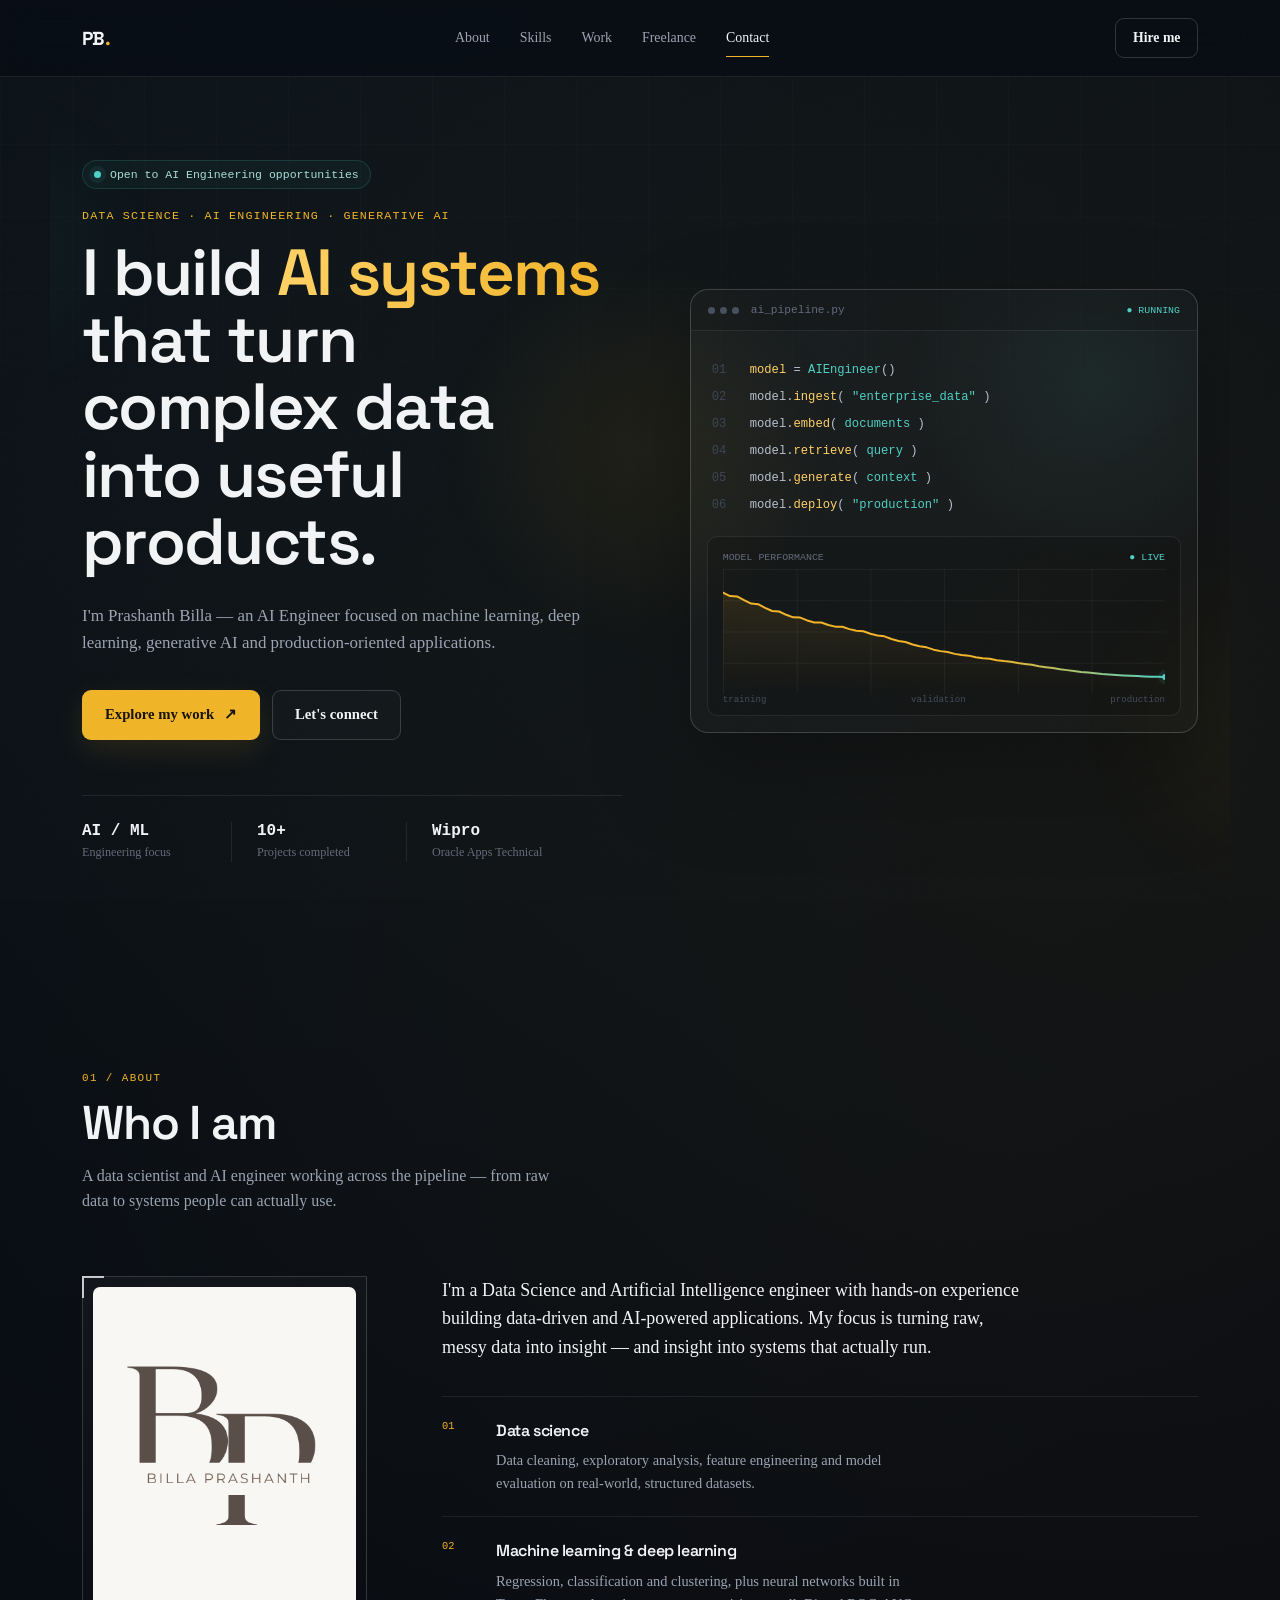
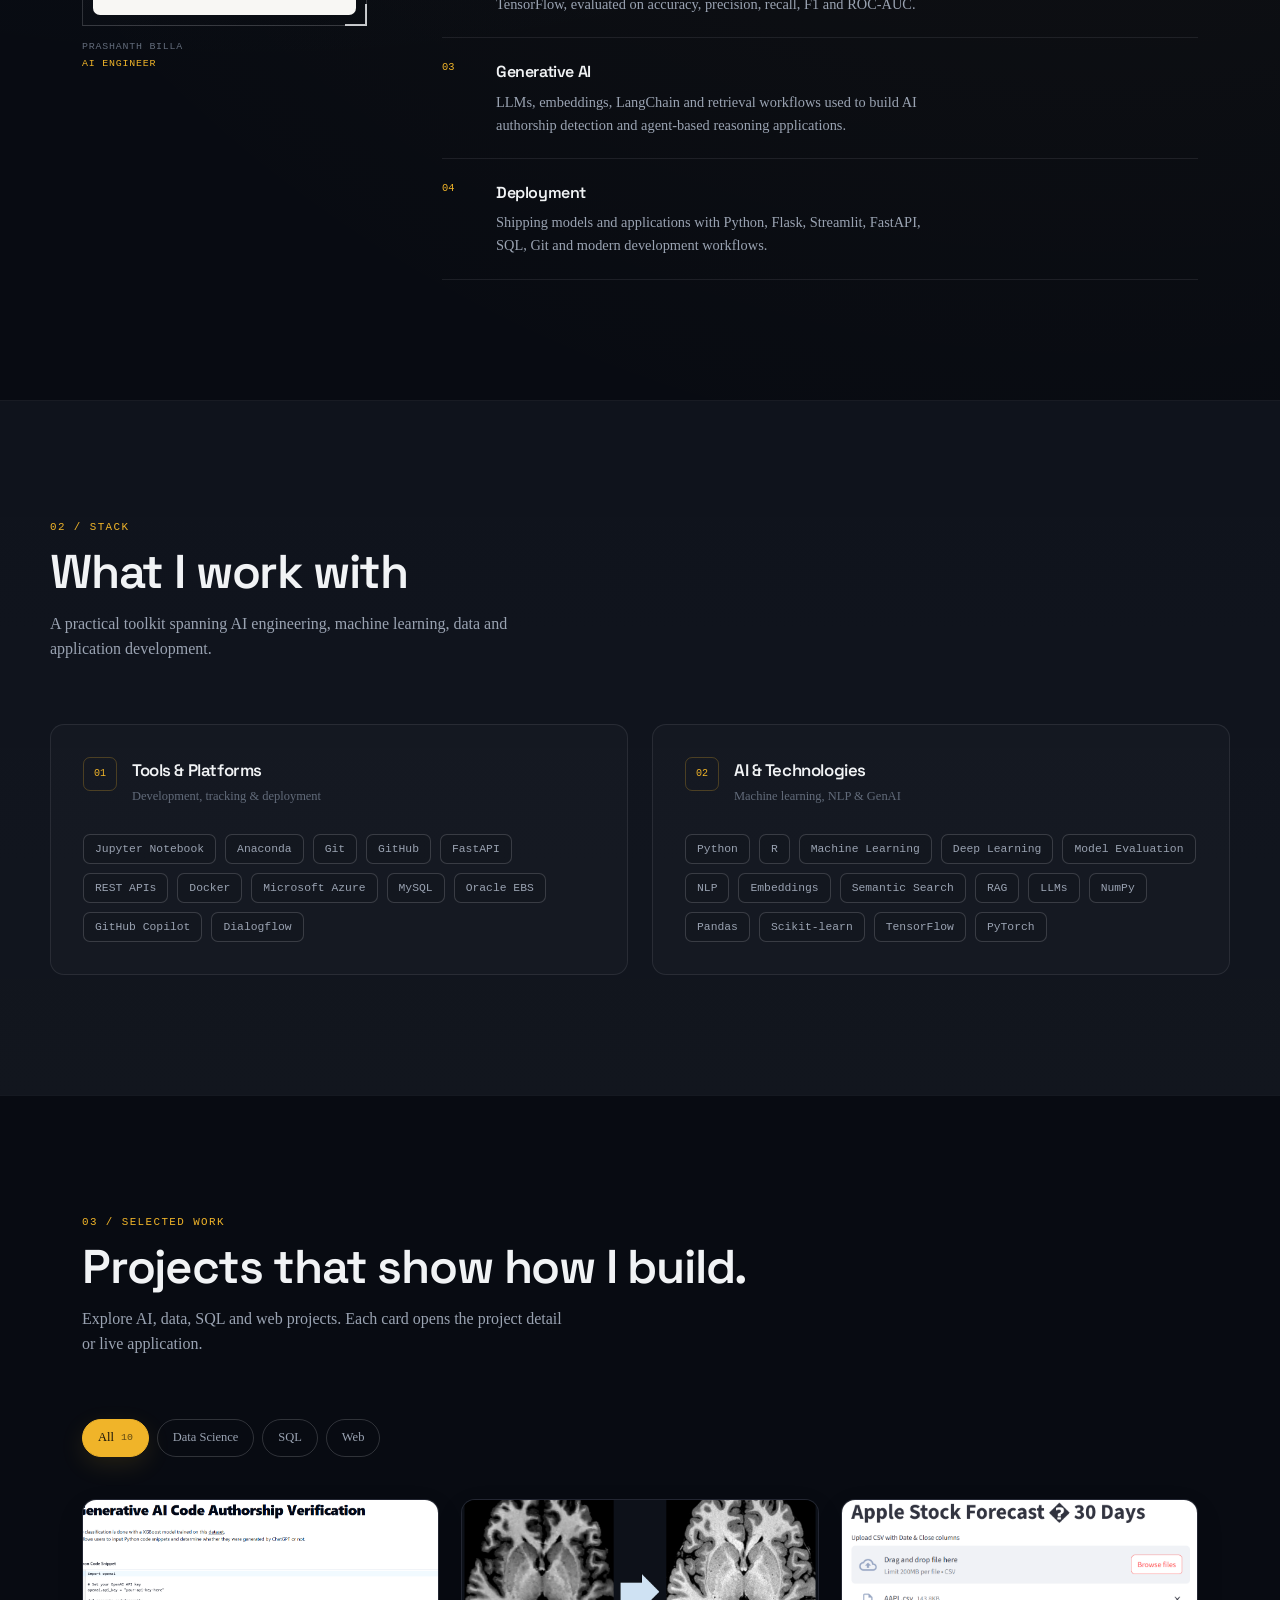
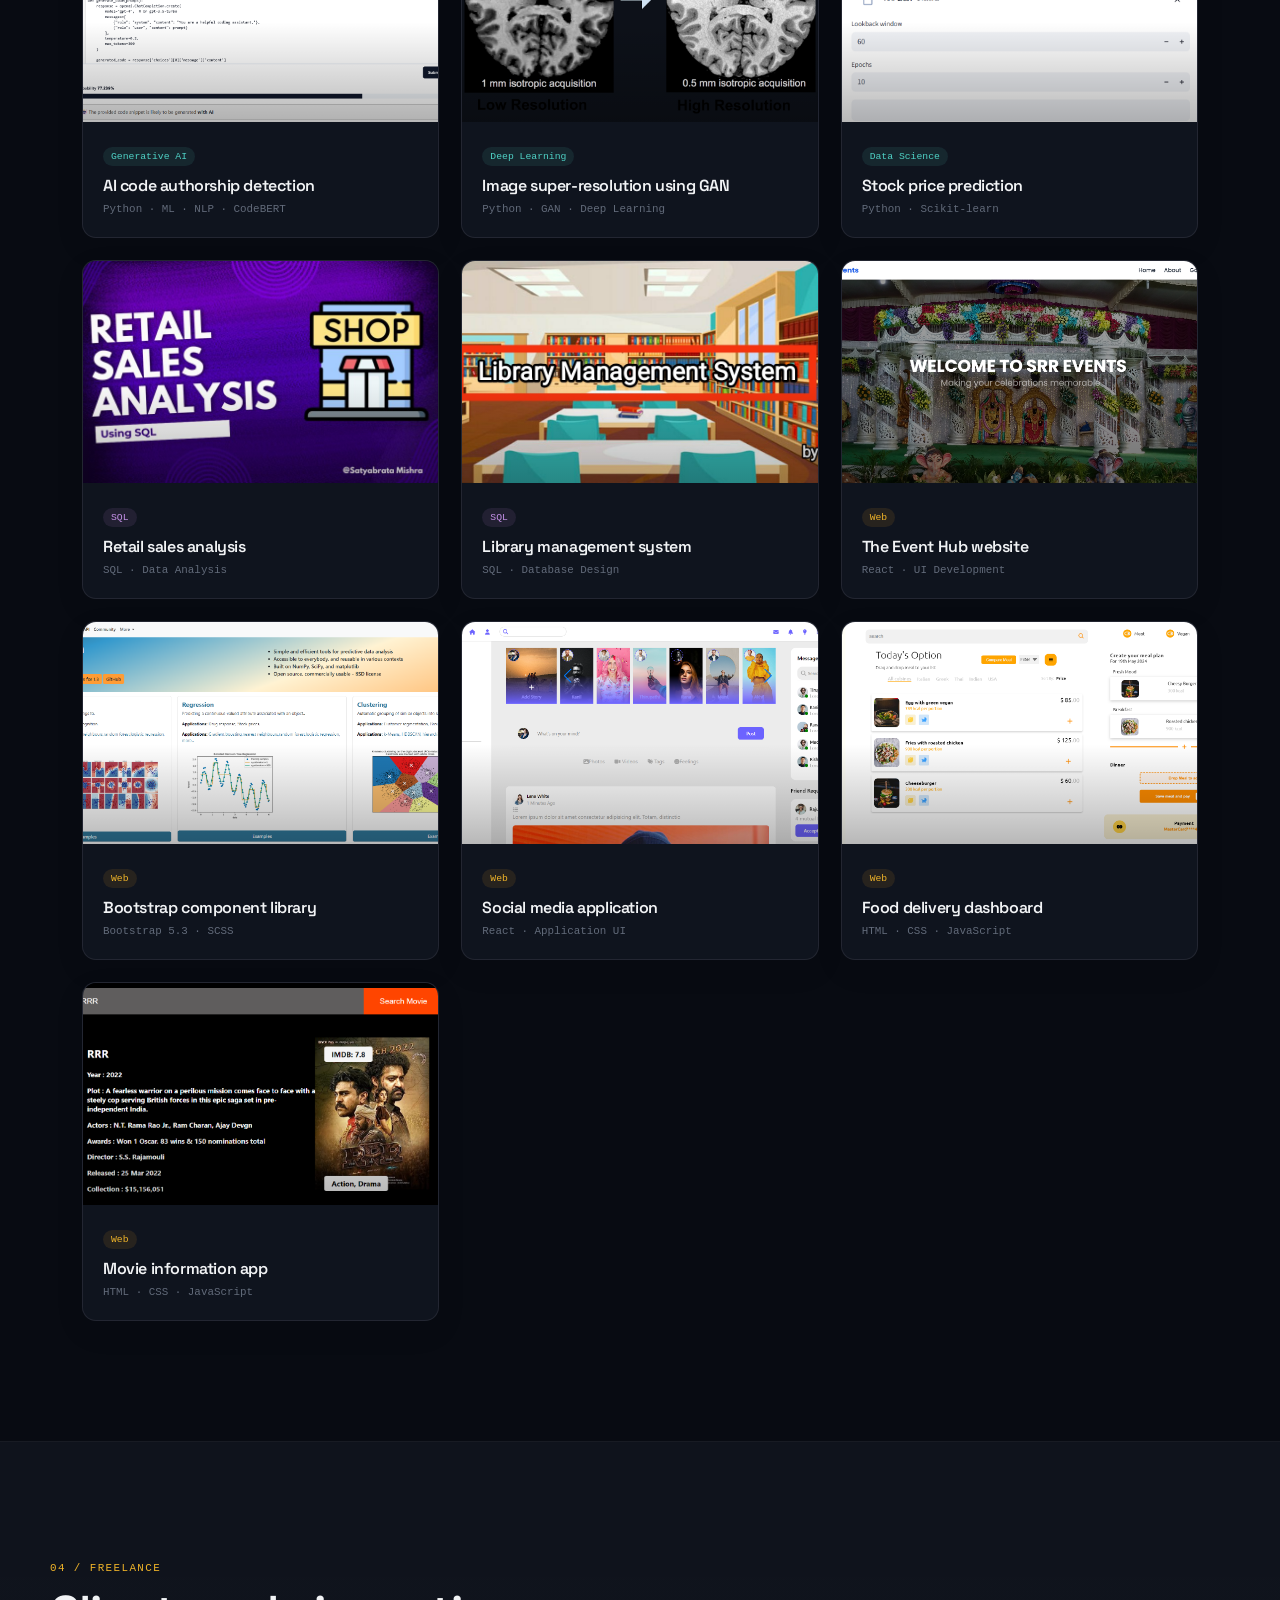
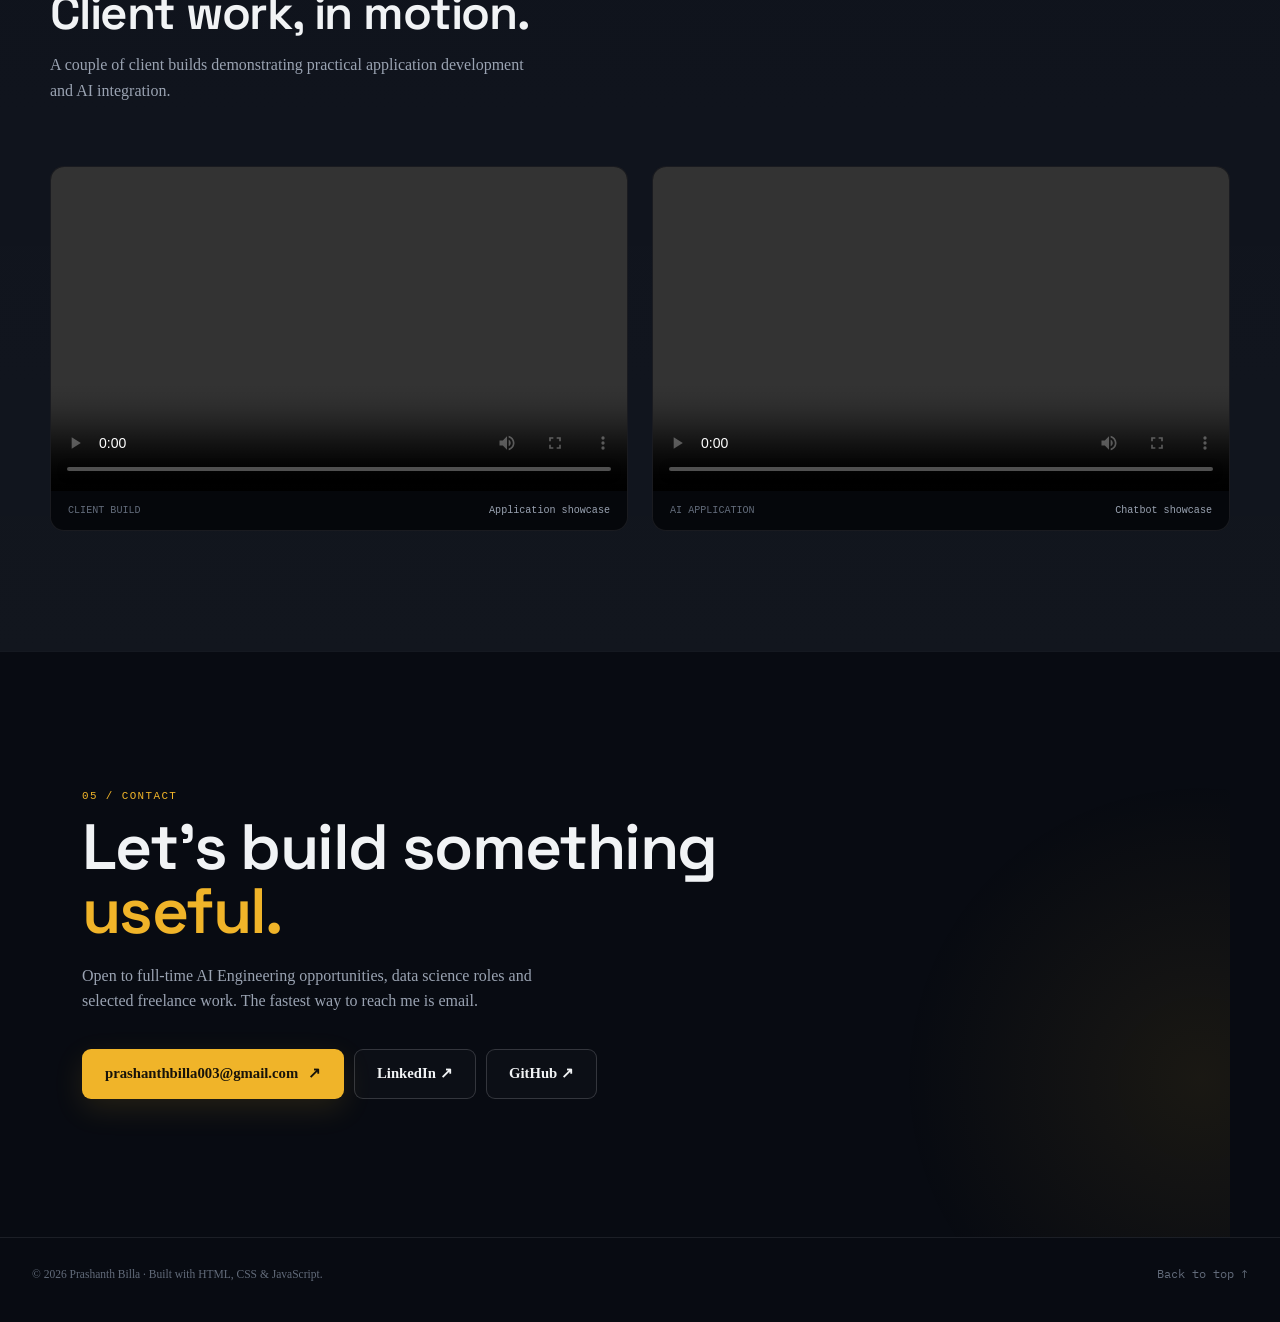
==== commit f846c587: "code changes" ====
--- a/index.html
+++ b/index.html
@@ -1,58 +1,77 @@
 <!doctype html>
+
 <html lang="en">
   <head>
     <meta charset="UTF-8" />
+
     <meta name="viewport" content="width=device-width, initial-scale=1.0" />
+
     <meta name="theme-color" content="#080b12" />
+
     <meta
       name="description"
       content="Portfolio of Prashanth Billa, a Data Science and AI Engineer building machine learning, deep learning and generative AI systems."
     />
+
     <title>Prashanth Billa — AI Engineer</title>
 
     <link rel="preconnect" href="https://fonts.googleapis.com" />
+
     <link rel="preconnect" href="https://fonts.gstatic.com" crossorigin />
+
     <link
       href="https://fonts.googleapis.com/css2?family=Space+Grotesk:wght@500;600;700&family=Inter:wght@400;500;600&family=IBM+Plex+Mono:wght@500&display=swap"
       rel="stylesheet"
     />
 
     <link rel="stylesheet" href="style.css" />
+
     <link rel="icon" href="data:," />
   </head>
 
   <body>
     <div class="page-noise" aria-hidden="true"></div>
+
     <div class="cursor-glow" aria-hidden="true"></div>
+
     <div class="scroll-progress" id="scrollProgress" aria-hidden="true"></div>
 
     <!-- NAV -->
+
     <header class="nav" id="nav">
       <div class="nav-inner">
-        <a href="#top" class="nav-mark" aria-label="Prashanth Billa home"
-          >PB<span>.</span></a
-        >
+        <a href="#top" class="nav-mark" aria-label="Prashanth Billa home">
+          PB<span>.</span>
+        </a>
 
         <nav class="nav-links" id="navLinks" aria-label="Primary navigation">
           <a href="#about">About</a>
+
           <a href="#skills">Skills</a>
+
           <a href="#work">Work</a>
+
           <a href="#freelance">Freelance</a>
+
           <a href="#contact">Contact</a>
         </nav>
 
         <div class="nav-actions">
-          <a class="btn btn-ghost" href="mailto:prashanthbilla003@gmail.com"
-            >Hire me</a
-          >
+          <a class="btn btn-ghost" href="mailto:prashanthbilla003@gmail.com">
+            Hire me
+          </a>
+
           <button
             class="nav-toggle"
             id="navToggle"
             aria-label="Toggle menu"
             aria-expanded="false"
             aria-controls="navLinks"
+            type="button"
           >
-            <span></span><span></span><span></span>
+            <span></span>
+            <span></span>
+            <span></span>
           </button>
         </div>
       </div>
@@ -60,22 +79,26 @@
 
     <main id="top">
       <!-- HERO -->
+
       <section class="hero">
         <div class="hero-orb hero-orb-one" aria-hidden="true"></div>
+
         <div class="hero-orb hero-orb-two" aria-hidden="true"></div>
 
         <div class="hero-inner">
           <div class="hero-copy reveal reveal-left">
             <div class="availability">
               <span class="availability-dot"></span>
+
               Open to AI Engineering opportunities
             </div>
 
             <p class="kicker">DATA SCIENCE · AI ENGINEERING · GENERATIVE AI</p>
 
             <h1 class="hero-title">
-              I build <span>AI systems</span> that turn complex data into useful
-              products.
+              I build
+              <span>AI systems</span>
+              that turn complex data into useful products.
             </h1>
 
             <p class="hero-sub">
@@ -84,23 +107,32 @@
             </p>
 
             <div class="hero-cta">
-              <a href="#work" class="btn btn-primary magnetic"
-                >Explore my work <span>↗</span></a
-              >
-              <a href="#contact" class="btn btn-line magnetic">Let's connect</a>
+              <a href="#work" class="btn btn-primary magnetic">
+                Explore my work
+                <span>↗</span>
+              </a>
+
+              <a href="#contact" class="btn btn-line magnetic">
+                Let's connect
+              </a>
             </div>
 
             <dl class="hero-stats">
               <div class="stat-item">
                 <dt>AI / ML</dt>
+
                 <dd>Engineering focus</dd>
               </div>
+
               <div class="stat-item">
                 <dt>10+</dt>
+
                 <dd>Projects completed</dd>
               </div>
+
               <div class="stat-item">
                 <dt>Wipro</dt>
+
                 <dd>Oracle Apps Technical</dd>
               </div>
             </dl>
@@ -108,63 +140,104 @@
 
           <div class="hero-visual reveal reveal-right">
             <div class="terminal-top">
-              <div class="terminal-dots"><i></i><i></i><i></i></div>
+              <div class="terminal-dots">
+                <i></i>
+                <i></i>
+                <i></i>
+              </div>
+
               <span>ai_pipeline.py</span>
-              <span class="terminal-status">● RUNNING</span>
+
+              <span class="terminal-status"> ● RUNNING </span>
             </div>
 
             <div class="code-window">
               <div class="code-line">
-                <span class="ln">01</span
-                ><span><b>model</b> = <em>AIEngineer</em>()</span>
-              </div>
+                <span class="ln">01</span>
+
+                <span> <b>model</b> = <em>AIEngineer</em>() </span>
+              </div>
+
               <div class="code-line">
-                <span class="ln">02</span
-                ><span>model.<b>ingest</b>(<em>"enterprise_data"</em>)</span>
-              </div>
+                <span class="ln">02</span>
+
+                <span>
+                  model.<b>ingest</b>(
+                  <em>"enterprise_data"</em>
+                  )
+                </span>
+              </div>
+
               <div class="code-line">
-                <span class="ln">03</span
-                ><span>model.<b>embed</b>(<em>documents</em>)</span>
-              </div>
+                <span class="ln">03</span>
+
+                <span>
+                  model.<b>embed</b>(
+                  <em>documents</em>
+                  )
+                </span>
+              </div>
+
               <div class="code-line">
-                <span class="ln">04</span
-                ><span>model.<b>retrieve</b>(<em>query</em>)</span>
-              </div>
+                <span class="ln">04</span>
+
+                <span>
+                  model.<b>retrieve</b>(
+                  <em>query</em>
+                  )
+                </span>
+              </div>
+
               <div class="code-line">
-                <span class="ln">05</span
-                ><span>model.<b>generate</b>(<em>context</em>)</span>
-              </div>
+                <span class="ln">05</span>
+
+                <span>
+                  model.<b>generate</b>(
+                  <em>context</em>
+                  )
+                </span>
+              </div>
+
               <div class="code-line">
-                <span class="ln">06</span
-                ><span>model.<b>deploy</b>(<em>"production"</em>)</span>
+                <span class="ln">06</span>
+
+                <span>
+                  model.<b>deploy</b>(
+                  <em>"production"</em>
+                  )
+                </span>
               </div>
             </div>
 
             <div class="signal-panel">
               <div class="signal-label">
                 <span>MODEL PERFORMANCE</span>
+
                 <span class="signal-live">LIVE</span>
               </div>
+
               <canvas id="signalCanvas" aria-hidden="true"></canvas>
+
               <div class="signal-axis">
-                <span>training</span><span>validation</span
-                ><span>production</span>
+                <span>training</span>
+
+                <span>validation</span>
+
+                <span>production</span>
               </div>
             </div>
           </div>
         </div>
-
-        <a href="#about" class="scroll-cue" aria-label="Scroll to About">
-          <span>SCROLL TO EXPLORE</span>
-          <i></i>
-        </a>
       </section>
 
       <!-- ABOUT -->
+
       <section class="section" id="about">
         <div class="section-head reveal">
-          <span class="section-number">01 / ABOUT</span>
+          <span class="section-number"> 01 / ABOUT </span>
+
           <h2>Who I am</h2>
+
           <p class="section-lede">
             A data scientist and AI engineer working across the pipeline — from
             raw data to systems people can actually use.
@@ -179,11 +252,16 @@
                 alt="Portrait of Prashanth Billa"
                 loading="lazy"
               />
+
               <span class="photo-corner photo-corner-tl"></span>
+
               <span class="photo-corner photo-corner-br"></span>
             </div>
+
             <div class="photo-caption">
-              PRASHANTH BILLA<br /><span>AI ENGINEER</span>
+              PRASHANTH BILLA
+              <br />
+              <span>AI ENGINEER</span>
             </div>
           </div>
 
@@ -197,8 +275,10 @@
 
             <div class="about-block">
               <span class="block-index">01</span>
+
               <div>
                 <h3>Data science</h3>
+
                 <p>
                   Data cleaning, exploratory analysis, feature engineering and
                   model evaluation on real-world, structured datasets.
@@ -208,8 +288,10 @@
 
             <div class="about-block">
               <span class="block-index">02</span>
+
               <div>
                 <h3>Machine learning &amp; deep learning</h3>
+
                 <p>
                   Regression, classification and clustering, plus neural
                   networks built in TensorFlow, evaluated on accuracy,
@@ -220,8 +302,10 @@
 
             <div class="about-block">
               <span class="block-index">03</span>
+
               <div>
                 <h3>Generative AI</h3>
+
                 <p>
                   LLMs, embeddings, LangChain and retrieval workflows used to
                   build AI authorship detection and agent-based reasoning
@@ -232,8 +316,10 @@
 
             <div class="about-block">
               <span class="block-index">04</span>
+
               <div>
                 <h3>Deployment</h3>
+
                 <p>
                   Shipping models and applications with Python, Flask,
                   Streamlit, FastAPI, SQL, Git and modern development workflows.
@@ -245,10 +331,13 @@
       </section>
 
       <!-- SKILLS -->
+
       <section class="section section-muted" id="skills">
         <div class="section-head reveal">
-          <span class="section-number">02 / STACK</span>
+          <span class="section-number"> 02 / STACK </span>
+
           <h2>What I work with</h2>
+
           <p class="section-lede">
             A practical toolkit spanning AI engineering, machine learning, data
             and application development.
@@ -259,23 +348,37 @@
           <div class="skill-panel reveal reveal-left">
             <div class="skill-panel-head">
               <div class="skill-icon">01</div>
+
               <div>
                 <h3>Tools &amp; Platforms</h3>
+
                 <p>Development, tracking &amp; deployment</p>
               </div>
             </div>
+
             <ul class="chip-list">
               <li>Jupyter Notebook</li>
+
               <li>Anaconda</li>
+
               <li>Git</li>
+
               <li>GitHub</li>
+
               <li>FastAPI</li>
+
               <li>REST APIs</li>
+
               <li>Docker</li>
+
               <li>Microsoft Azure</li>
+
               <li>MySQL</li>
+
               <li>Oracle EBS</li>
+
               <li>GitHub Copilot</li>
+
               <li>Dialogflow</li>
             </ul>
           </div>
@@ -283,26 +386,43 @@
           <div class="skill-panel reveal reveal-right">
             <div class="skill-panel-head">
               <div class="skill-icon">02</div>
+
               <div>
                 <h3>AI &amp; Technologies</h3>
+
                 <p>Machine learning, NLP &amp; GenAI</p>
               </div>
             </div>
+
             <ul class="chip-list">
               <li>Python</li>
+
               <li>R</li>
+
               <li>Machine Learning</li>
+
               <li>Deep Learning</li>
+
               <li>Model Evaluation</li>
+
               <li>NLP</li>
+
               <li>Embeddings</li>
+
               <li>Semantic Search</li>
+
               <li>RAG</li>
+
               <li>LLMs</li>
+
               <li>NumPy</li>
+
               <li>Pandas</li>
+
               <li>Scikit-learn</li>
+
               <li>TensorFlow</li>
+
               <li>PyTorch</li>
             </ul>
           </div>
@@ -310,10 +430,13 @@
       </section>
 
       <!-- WORK -->
+
       <section class="section" id="work">
         <div class="section-head reveal">
-          <span class="section-number">03 / SELECTED WORK</span>
+          <span class="section-number"> 03 / SELECTED WORK </span>
+
           <h2>Projects that show how I build.</h2>
+
           <p class="section-lede">
             Explore AI, data, SQL and web projects. Each card opens the project
             detail or live application.
@@ -330,30 +453,37 @@
             data-filter="all"
             role="tab"
             aria-selected="true"
+            type="button"
           >
             All <span>10</span>
           </button>
+
           <button
             class="filter-btn"
             data-filter="ds"
             role="tab"
             aria-selected="false"
+            type="button"
           >
             Data Science
           </button>
+
           <button
             class="filter-btn"
             data-filter="sql"
             role="tab"
             aria-selected="false"
+            type="button"
           >
             SQL
           </button>
+
           <button
             class="filter-btn"
             data-filter="web"
             role="tab"
             aria-selected="false"
+            type="button"
           >
             Web
           </button>
@@ -367,13 +497,19 @@
                 alt="AI code authorship detection project"
                 loading="lazy"
               />
-              <span class="project-arrow">↗</span>
-            </a>
-            <div class="project-body">
-              <span class="project-tag tag-ds">Generative AI</span>
-              <h3>
-                <a href="Sections/gen_ds.html">AI code authorship detection</a>
-              </h3>
+
+              <span class="project-arrow">↗</span>
+            </a>
+
+            <div class="project-body">
+              <span class="project-tag tag-ds"> Generative AI </span>
+
+              <h3>
+                <a href="Sections/gen_ds.html">
+                  AI code authorship detection
+                </a>
+              </h3>
+
               <p class="project-stack">Python · ML · NLP · CodeBERT</p>
             </div>
           </article>
@@ -385,15 +521,19 @@
                 alt="Image super resolution using GAN project"
                 loading="lazy"
               />
-              <span class="project-arrow">↗</span>
-            </a>
-            <div class="project-body">
-              <span class="project-tag tag-ds">Deep Learning</span>
-              <h3>
-                <a href="Sections/imgResol_ds.html"
-                  >Image super-resolution using GAN</a
-                >
-              </h3>
+
+              <span class="project-arrow">↗</span>
+            </a>
+
+            <div class="project-body">
+              <span class="project-tag tag-ds"> Deep Learning </span>
+
+              <h3>
+                <a href="Sections/imgResol_ds.html">
+                  Image super-resolution using GAN
+                </a>
+              </h3>
+
               <p class="project-stack">Python · GAN · Deep Learning</p>
             </div>
           </article>
@@ -405,13 +545,17 @@
                 alt="Stock price prediction project"
                 loading="lazy"
               />
-              <span class="project-arrow">↗</span>
-            </a>
-            <div class="project-body">
-              <span class="project-tag tag-ds">Data Science</span>
-              <h3>
-                <a href="Sections/stockPrice.html">Stock price prediction</a>
-              </h3>
+
+              <span class="project-arrow">↗</span>
+            </a>
+
+            <div class="project-body">
+              <span class="project-tag tag-ds"> Data Science </span>
+
+              <h3>
+                <a href="Sections/stockPrice.html"> Stock price prediction </a>
+              </h3>
+
               <p class="project-stack">Python · Scikit-learn</p>
             </div>
           </article>
@@ -423,13 +567,17 @@
                 alt="Retail sales SQL project"
                 loading="lazy"
               />
-              <span class="project-arrow">↗</span>
-            </a>
-            <div class="project-body">
-              <span class="project-tag tag-sql">SQL</span>
-              <h3>
-                <a href="Sections/Retail_SQL.html">Retail sales analysis</a>
-              </h3>
+
+              <span class="project-arrow">↗</span>
+            </a>
+
+            <div class="project-body">
+              <span class="project-tag tag-sql"> SQL </span>
+
+              <h3>
+                <a href="Sections/Retail_SQL.html"> Retail sales analysis </a>
+              </h3>
+
               <p class="project-stack">SQL · Data Analysis</p>
             </div>
           </article>
@@ -441,15 +589,19 @@
                 alt="Library management system project"
                 loading="lazy"
               />
-              <span class="project-arrow">↗</span>
-            </a>
-            <div class="project-body">
-              <span class="project-tag tag-sql">SQL</span>
-              <h3>
-                <a href="Sections/Library-SQL.html"
-                  >Library management system</a
-                >
-              </h3>
+
+              <span class="project-arrow">↗</span>
+            </a>
+
+            <div class="project-body">
+              <span class="project-tag tag-sql"> SQL </span>
+
+              <h3>
+                <a href="Sections/Library-SQL.html">
+                  Library management system
+                </a>
+              </h3>
+
               <p class="project-stack">SQL · Database Design</p>
             </div>
           </article>
@@ -466,18 +618,23 @@
                 alt="Event Hub website project"
                 loading="lazy"
               />
-              <span class="project-arrow">↗</span>
-            </a>
-            <div class="project-body">
-              <span class="project-tag tag-web">Web</span>
+
+              <span class="project-arrow">↗</span>
+            </a>
+
+            <div class="project-body">
+              <span class="project-tag tag-web"> Web </span>
+
               <h3>
                 <a
                   href="https://event-marraige-website.vercel.app/"
                   target="_blank"
                   rel="noopener"
-                  >The Event Hub website</a
                 >
-              </h3>
+                  The Event Hub website
+                </a>
+              </h3>
+
               <p class="project-stack">React · UI Development</p>
             </div>
           </article>
@@ -494,18 +651,23 @@
                 alt="Bootstrap component library project"
                 loading="lazy"
               />
-              <span class="project-arrow">↗</span>
-            </a>
-            <div class="project-body">
-              <span class="project-tag tag-web">Web</span>
+
+              <span class="project-arrow">↗</span>
+            </a>
+
+            <div class="project-body">
+              <span class="project-tag tag-web"> Web </span>
+
               <h3>
                 <a
                   href="https://scikit-bootstrap.vercel.app/"
                   target="_blank"
                   rel="noopener"
-                  >Bootstrap component library</a
                 >
-              </h3>
+                  Bootstrap component library
+                </a>
+              </h3>
+
               <p class="project-stack">Bootstrap 5.3 · SCSS</p>
             </div>
           </article>
@@ -522,18 +684,23 @@
                 alt="Social media application project"
                 loading="lazy"
               />
-              <span class="project-arrow">↗</span>
-            </a>
-            <div class="project-body">
-              <span class="project-tag tag-web">Web</span>
+
+              <span class="project-arrow">↗</span>
+            </a>
+
+            <div class="project-body">
+              <span class="project-tag tag-web"> Web </span>
+
               <h3>
                 <a
                   href="https://social-media-bice-mu.vercel.app/"
                   target="_blank"
                   rel="noopener"
-                  >Social media application</a
                 >
-              </h3>
+                  Social media application
+                </a>
+              </h3>
+
               <p class="project-stack">React · Application UI</p>
             </div>
           </article>
@@ -550,18 +717,23 @@
                 alt="Food delivery dashboard project"
                 loading="lazy"
               />
-              <span class="project-arrow">↗</span>
-            </a>
-            <div class="project-body">
-              <span class="project-tag tag-web">Web</span>
+
+              <span class="project-arrow">↗</span>
+            </a>
+
+            <div class="project-body">
+              <span class="project-tag tag-web"> Web </span>
+
               <h3>
                 <a
                   href="https://food-dashboard1.vercel.app/"
                   target="_blank"
                   rel="noopener"
-                  >Food delivery dashboard</a
                 >
-              </h3>
+                  Food delivery dashboard
+                </a>
+              </h3>
+
               <p class="project-stack">HTML · CSS · JavaScript</p>
             </div>
           </article>
@@ -578,18 +750,23 @@
                 alt="Movie information application project"
                 loading="lazy"
               />
-              <span class="project-arrow">↗</span>
-            </a>
-            <div class="project-body">
-              <span class="project-tag tag-web">Web</span>
+
+              <span class="project-arrow">↗</span>
+            </a>
+
+            <div class="project-body">
+              <span class="project-tag tag-web"> Web </span>
+
               <h3>
                 <a
                   href="https://movie-application-jade.vercel.app/"
                   target="_blank"
                   rel="noopener"
-                  >Movie information app</a
                 >
-              </h3>
+                  Movie information app
+                </a>
+              </h3>
+
               <p class="project-stack">HTML · CSS · JavaScript</p>
             </div>
           </article>
@@ -597,10 +774,13 @@
       </section>
 
       <!-- FREELANCE -->
+
       <section class="section section-muted" id="freelance">
         <div class="section-head reveal">
-          <span class="section-number">04 / FREELANCE</span>
+          <span class="section-number"> 04 / FREELANCE </span>
+
           <h2>Client work, in motion.</h2>
+
           <p class="section-lede">
             A couple of client builds demonstrating practical application
             development and AI integration.
@@ -614,25 +794,39 @@
               preload="metadata"
               src="assets/Free-lance-1.mp4"
             ></video>
+
             <div class="video-caption">
-              <span>CLIENT BUILD</span><b>Application showcase</b>
+              <span>CLIENT BUILD</span>
+
+              <b>Application showcase</b>
             </div>
           </div>
+
           <div class="video-card reveal reveal-right">
             <video controls preload="metadata" src="assets/chatbot.mp4"></video>
+
             <div class="video-caption">
-              <span>AI APPLICATION</span><b>Chatbot showcase</b>
+              <span>AI APPLICATION</span>
+
+              <b>Chatbot showcase</b>
             </div>
           </div>
         </div>
       </section>
 
       <!-- CONTACT -->
+
       <section class="section contact" id="contact">
         <div class="contact-glow" aria-hidden="true"></div>
+
         <div class="contact-inner reveal">
-          <span class="section-number">05 / CONTACT</span>
-          <h2>Let's build something <span>useful.</span></h2>
+          <span class="section-number"> 05 / CONTACT </span>
+
+          <h2>
+            Let's build something
+            <span>useful.</span>
+          </h2>
+
           <p class="section-lede">
             Open to full-time AI Engineering opportunities, data science roles
             and selected freelance work. The fastest way to reach me is email.
@@ -642,22 +836,28 @@
             <a
               href="mailto:prashanthbilla003@gmail.com"
               class="btn btn-primary magnetic"
-              >prashanthbilla003@gmail.com <span>↗</span></a
             >
+              prashanthbilla003@gmail.com
+              <span>↗</span>
+            </a>
+
             <a
               href="https://www.linkedin.com/in/prashanth-billa-566020348/"
               target="_blank"
               rel="noopener"
               class="btn btn-line magnetic"
-              >LinkedIn ↗</a
             >
+              LinkedIn ↗
+            </a>
+
             <a
               href="https://github.com/billaprashanth"
               target="_blank"
               rel="noopener"
               class="btn btn-line magnetic"
-              >GitHub ↗</a
             >
+              GitHub ↗
+            </a>
           </div>
         </div>
       </section>
@@ -665,10 +865,12 @@
 
     <footer class="footer">
       <p>
-        © <span id="year"></span> Prashanth Billa · Built with HTML, CSS &amp;
-        JavaScript.
+        ©
+        <span id="year"></span>
+        Prashanth Billa · Built with HTML, CSS &amp; JavaScript.
       </p>
-      <a href="#top" class="footer-top">Back to top ↑</a>
+
+      <a href="#top" class="footer-top"> Back to top ↑ </a>
     </footer>
 
     <script src="script.js"></script>
--- a/style.css
+++ b/style.css
@@ -1,28 +1,50 @@
-/* =========================================================
-   PRASHANTH BILLA — PREMIUM PORTFOLIO
-   Smooth / animated / recruiter-focused
-   ========================================================= */
+/* =========================================================*
+
+*  PRASHANTH BILLA — PREMIUM PORTFOLIO*
+
+*  Smooth / animated / recruiter-focused*
+
+*  ========================================================= */
 
 :root {
   --bg: #080b12;
+
   --bg-alt: #0d111a;
+
   --surface: rgba(18, 23, 34, 0.82);
+
   --surface-solid: #121722;
+
   --border: rgba(232, 234, 237, 0.09);
+
   --border-strong: rgba(232, 234, 237, 0.18);
+
   --text: #f1f3f5;
+
   --text-muted: #9aa3b2;
+
   --text-faint: #626b7a;
+
   --accent: #f0b429;
+
   --accent-light: #ffd166;
+
   --data: #4fd1c5;
+
   --purple: #c792ea;
+
   --max: 1180px;
+
   --radius: 14px;
+
   --radius-sm: 8px;
+
   --ease: cubic-bezier(0.22, 1, 0.36, 1);
+
   --font-display: "Space Grotesk", "Inter", sans-serif;
-  --font-body: "Inter", -apple-system, BlinkMacSystemFont, sans-serif;
+
+  --font-body: "Inter", * -apple-system *, BlinkMacSystemFont, sans-serif;
+
   --font-mono: "IBM Plex Mono", "SFMono-Regular", Consolas, monospace;
 }
 
@@ -34,79 +56,115 @@
 
 html {
   scroll-behavior: smooth;
+
   scroll-padding-top: 92px;
 }
 
 body {
   margin: 0;
+
   background:
     radial-gradient(
       circle at 20% 0%,
+
       rgba(79, 209, 197, 0.045),
       transparent 28%
     ),
     radial-gradient(
       circle at 85% 12%,
+
       rgba(240, 180, 41, 0.055),
       transparent 25%
     ),
     var(--bg);
+
   color: var(--text);
+
   font-family: var(--font-body);
+
   font-size: 16px;
+
   line-height: 1.6;
+
   -webkit-font-smoothing: antialiased;
+
   overflow-x: hidden;
 }
 
 body::before {
   content: "";
+
   position: fixed;
+
   inset: 0;
+
   z-index: -2;
+
   pointer-events: none;
+
   background-image:
     linear-gradient(rgba(255, 255, 255, 0.018) 1px, transparent 1px),
     linear-gradient(90deg, rgba(255, 255, 255, 0.018) 1px, transparent 1px);
+
   background-size: 72px 72px;
+
   mask-image: linear-gradient(to bottom, black, transparent 80%);
 }
 
 body::after {
   content: "";
+
   position: fixed;
+
   inset: 0;
+
   z-index: 100;
+
   pointer-events: none;
+
   opacity: 0.028;
+
   mix-blend-mode: overlay;
-  background-image: url("data:image/svg+xml,%3Csvg xmlns='http://www.w3.org/2000/svg' width='100' height='100'%3E%3Cfilter id='n'%3E%3CfeTurbulence type='fractalNoise' baseFrequency='.8' numOctaves='2' stitchTiles='stitch'/%3E%3C/filter%3E%3Crect width='100%25' height='100%25' filter='url(%23n)'/%3E%3C/svg%3E");
+
+  background-image: url("data:image/svg+xml,%3Csvg xmlns='http\://www.w3.org/2000/svg' width='100' height='100'%3E%3Cfilter id='n'%3E%3CfeTurbulence type='fractalNoise' baseFrequency='.8' numOctaves='2' stitchTiles='stitch'/%3E%3C/filter%3E%3Crect width='100%25' height='100%25' filter='url(%23n)'/%3E%3C/svg%3E");
 }
 
 a {
   color: inherit;
+
   text-decoration: none;
 }
+
 img {
   max-width: 100%;
+
   display: block;
 }
+
 button {
   font: inherit;
 }
+
 ul {
   list-style: none;
+
   margin: 0;
+
   padding: 0;
 }
+
 h1,
 h2,
 h3 {
   font-family: var(--font-display);
+
   margin: 0;
+
   font-weight: 600;
+
   letter-spacing: -0.025em;
 }
+
 p {
   margin: 0;
 }
@@ -114,12 +172,15 @@
 a:focus-visible,
 button:focus-visible {
   outline: 2px solid var(--accent);
+
   outline-offset: 4px;
 }
 
-/* =========================================================
-   GLOBAL FX
-   ========================================================= */
+/* =========================================================*
+
+*  GLOBAL FX*
+
+*  ========================================================= */
 
 .page-noise {
   display: none;
@@ -127,116 +188,172 @@
 
 .cursor-glow {
   position: fixed;
+
   width: 420px;
+
   height: 420px;
+
   left: 0;
+
   top: 0;
+
   z-index: -1;
+
   pointer-events: none;
+
   border-radius: 50%;
+
   background: radial-gradient(
     circle,
     rgba(240, 180, 41, 0.065),
     transparent 68%
   );
+
   transform: translate(-50%, -50%);
+
   will-change: transform;
 }
 
 .scroll-progress {
   position: fixed;
+
   top: 0;
+
   left: 0;
+
   z-index: 200;
+
   height: 2px;
+
   width: 0;
+
   background: linear-gradient(90deg, var(--data), var(--accent));
+
   box-shadow: 0 0 14px rgba(240, 180, 41, 0.65);
 }
 
-/* =========================================================
-   BUTTONS
-   ========================================================= */
+/* =========================================================*
+
+*  BUTTONS*
+
+*  ========================================================= */
 
 .btn {
   display: inline-flex;
+
   align-items: center;
+
   justify-content: center;
+
   gap: 10px;
+
   min-height: 48px;
+
   padding: 12px 22px;
+
   border: 1px solid transparent;
+
   border-radius: 9px;
+
   font-size: 0.92rem;
+
   font-weight: 600;
+
   white-space: nowrap;
+
   transition:
     transform 0.35s var(--ease),
     background 0.3s ease,
     border-color 0.3s ease,
     color 0.3s ease,
     box-shadow 0.3s ease;
+
   will-change: transform;
 }
 
 .btn span {
   transition: transform 0.35s var(--ease);
 }
+
 .btn:hover span {
   transform: translate(3px, -3px);
 }
 
 .btn-primary {
   background: var(--accent);
+
   color: #17130a;
+
   box-shadow: 0 10px 30px rgba(240, 180, 41, 0.12);
 }
 
 .btn-primary:hover {
   background: var(--accent-light);
+
   box-shadow: 0 14px 42px rgba(240, 180, 41, 0.2);
+
   transform: translateY(-3px);
 }
 
 .btn-line {
   border-color: var(--border-strong);
+
   color: var(--text);
+
   background: rgba(255, 255, 255, 0.018);
 }
 
 .btn-line:hover {
   border-color: rgba(240, 180, 41, 0.6);
+
   color: var(--accent-light);
+
   background: rgba(240, 180, 41, 0.045);
+
   transform: translateY(-3px);
 }
 
 .btn-ghost {
   min-height: 40px;
+
   padding: 8px 17px;
+
   border-color: var(--border-strong);
+
   color: var(--text);
+
   font-size: 0.86rem;
 }
 
 .btn-ghost:hover {
   border-color: var(--accent);
+
   color: var(--accent-light);
+
   transform: translateY(-2px);
 }
 
-/* =========================================================
-   NAV
-   ========================================================= */
+/* =========================================================*
+
+*  NAV*
+
+*  ========================================================= */
 
 .nav {
   position: fixed;
+
   inset: 0 0 auto;
+
   z-index: 150;
+
   border-bottom: 1px solid var(--border);
+
   background: rgba(8, 11, 18, 0.62);
+
   backdrop-filter: blur(18px) saturate(150%);
+
   -webkit-backdrop-filter: blur(18px) saturate(150%);
+
   transition:
     background 0.35s ease,
     border-color 0.35s ease,
@@ -245,21 +362,29 @@
 
 .nav.scrolled {
   background: rgba(8, 11, 18, 0.88);
+
   border-color: var(--border-strong);
+
   box-shadow: 0 16px 50px rgba(0, 0, 0, 0.18);
 }
 
 .nav-inner {
   max-width: var(--max);
+
   margin: auto;
+
   padding: 18px 32px;
+
   display: flex;
+
   align-items: center;
+
   justify-content: space-between;
 }
 
 .nav-mark {
   font: 700 1.18rem var(--font-display);
+
   letter-spacing: -0.04em;
 }
 
@@ -269,25 +394,37 @@
 
 .nav-links {
   display: flex;
+
   align-items: center;
+
   gap: 30px;
 }
 
 .nav-links a {
   position: relative;
+
   color: var(--text-muted);
+
   font-size: 0.87rem;
+
   transition: color 0.25s ease;
 }
 
 .nav-links a::after {
   content: "";
+
   position: absolute;
+
   left: 0;
+
   right: 100%;
+
   bottom: -8px;
+
   height: 1px;
+
   background: var(--accent);
+
   transition: right 0.35s var(--ease);
 }
 
@@ -303,27 +440,41 @@
 
 .nav-actions {
   display: flex;
+
   align-items: center;
+
   gap: 14px;
 }
 
 .nav-toggle {
   display: none;
+
   flex-direction: column;
+
   justify-content: center;
+
   gap: 5px;
+
   width: 34px;
+
   height: 34px;
+
   border: 0;
+
   background: transparent;
+
   cursor: pointer;
 }
 
 .nav-toggle span {
   width: 23px;
+
   height: 2px;
+
   background: var(--text);
+
   border-radius: 2px;
+
   transition:
     transform 0.3s var(--ease),
     opacity 0.2s ease;
@@ -332,63 +483,92 @@
 .nav-toggle.is-open span:nth-child(1) {
   transform: translateY(7px) rotate(45deg);
 }
+
 .nav-toggle.is-open span:nth-child(2) {
   opacity: 0;
 }
+
 .nav-toggle.is-open span:nth-child(3) {
   transform: translateY(-7px) rotate(-45deg);
 }
 
-/* =========================================================
-   HERO
-   ========================================================= */
+/* =========================================================*
+
+*  HERO*
+
+*  ========================================================= */
 
 .hero {
   position: relative;
+
   min-height: 100svh;
+
   max-width: var(--max);
+
   margin: auto;
+
   padding: 160px 32px 90px;
+
   display: flex;
+
   align-items: center;
+
   overflow: hidden;
 }
 
 .hero-inner {
   width: 100%;
+
   display: grid;
+
   grid-template-columns: 1.03fr 0.97fr;
+
   gap: 68px;
+
   align-items: center;
 }
 
 .hero-orb {
   position: absolute;
+
   border-radius: 50%;
+
   pointer-events: none;
+
   filter: blur(2px);
+
   opacity: 0.5;
 }
 
 .hero-orb-one {
   width: 340px;
+
   height: 340px;
+
   top: 8%;
+
   left: -220px;
+
   background: radial-gradient(circle, rgba(79, 209, 197, 0.1), transparent 68%);
+
   animation: floatOrb 9s ease-in-out infinite;
 }
 
 .hero-orb-two {
   width: 420px;
+
   height: 420px;
+
   right: -260px;
+
   bottom: 2%;
+
   background: radial-gradient(
     circle,
     rgba(240, 180, 41, 0.09),
     transparent 68%
   );
+
   animation: floatOrb 11s ease-in-out infinite reverse;
 }
 
@@ -397,6 +577,7 @@
   100% {
     transform: translate3d(0, 0, 0) scale(1);
   }
+
   50% {
     transform: translate3d(0, -25px, 0) scale(1.04);
   }
@@ -404,23 +585,37 @@
 
 .availability {
   display: inline-flex;
+
   align-items: center;
+
   gap: 9px;
+
   margin-bottom: 20px;
+
   padding: 7px 11px;
+
   border: 1px solid rgba(79, 209, 197, 0.16);
+
   border-radius: 999px;
+
   color: #a8ddd8;
+
   background: rgba(79, 209, 197, 0.045);
+
   font: 500 0.72rem var(--font-mono);
 }
 
 .availability-dot {
   width: 7px;
+
   height: 7px;
+
   border-radius: 50%;
+
   background: var(--data);
+
   box-shadow: 0 0 0 5px rgba(79, 209, 197, 0.08);
+
   animation: pulse 2s infinite;
 }
 
@@ -429,6 +624,7 @@
   100% {
     box-shadow: 0 0 0 4px rgba(79, 209, 197, 0.08);
   }
+
   50% {
     box-shadow: 0 0 0 8px rgba(79, 209, 197, 0.02);
   }
@@ -436,80 +632,113 @@
 
 .kicker {
   margin-bottom: 16px;
+
   color: var(--accent);
+
   font: 500 0.73rem var(--font-mono);
+
   letter-spacing: 0.1em;
 }
 
 .hero-title {
   max-width: 760px;
+
   font-size: clamp(2.7rem, 5.1vw, 4.7rem);
+
   line-height: 1.03;
+
   margin-bottom: 27px;
 }
 
 .hero-title span {
   color: transparent;
+
   background: linear-gradient(100deg, var(--accent-light), var(--accent));
+
   -webkit-background-clip: text;
+
   background-clip: text;
 }
 
 .hero-sub {
   max-width: 59ch;
+
   margin-bottom: 34px;
+
   color: var(--text-muted);
+
   font-size: 1.06rem;
 }
 
 .hero-cta {
   display: flex;
+
   gap: 12px;
+
   flex-wrap: wrap;
+
   margin-bottom: 55px;
 }
 
 .hero-stats {
   display: flex;
+
   gap: 0;
+
   margin: 0;
+
   padding-top: 26px;
+
   border-top: 1px solid var(--border);
 }
 
 .stat-item {
   min-width: 150px;
+
   padding-right: 25px;
+
   margin-right: 25px;
+
   border-right: 1px solid var(--border);
 }
 
 .stat-item:last-child {
   border-right: 0;
+
   margin-right: 0;
 }
 
 .hero-stats dt {
   margin-bottom: 3px;
+
   color: var(--text);
+
   font: 600 1rem var(--font-mono);
 }
 
 .hero-stats dd {
   margin: 0;
+
   color: var(--text-faint);
+
   font-size: 0.76rem;
 }
 
 .hero-visual {
   position: relative;
+
   padding: 0;
+
   overflow: hidden;
+
   border: 1px solid var(--border-strong);
+
   border-radius: 18px;
+
   background:
     radial-gradient(
       circle at 80% 20%,
+
       rgba(79, 209, 197, 0.07),
       transparent 34%
     ),
@@ -518,36 +747,53 @@
       rgba(255, 255, 255, 0.035),
       rgba(255, 255, 255, 0.012)
     );
+
   box-shadow: 0 40px 100px rgba(0, 0, 0, 0.28);
+
   transform-style: preserve-3d;
 }
 
 .terminal-top {
   display: grid;
+
   grid-template-columns: auto 1fr auto;
+
   align-items: center;
+
   gap: 12px;
+
   padding: 14px 17px;
+
   border-bottom: 1px solid var(--border);
+
   background: rgba(0, 0, 0, 0.12);
+
   color: var(--text-faint);
+
   font: 500 0.7rem var(--font-mono);
 }
 
 .terminal-dots {
   display: flex;
+
   gap: 5px;
 }
+
 .terminal-dots i {
   display: block;
+
   width: 7px;
+
   height: 7px;
+
   border-radius: 50%;
+
   background: #46505e;
 }
 
 .terminal-status {
   color: var(--data);
+
   font-size: 0.62rem;
 }
 
@@ -557,45 +803,63 @@
 
 .code-line {
   display: grid;
+
   grid-template-columns: 28px 1fr;
+
   gap: 10px;
+
   margin: 7px 0;
+
   color: #b7c0ce;
+
   font: 500 0.76rem/1.65 var(--font-mono);
 }
 
 .code-line .ln {
   color: #3d4654;
 }
+
 .code-line b {
   color: var(--accent-light);
+
   font-weight: 500;
 }
+
 .code-line em {
   color: var(--data);
+
   font-style: normal;
 }
 
 .signal-panel {
   margin: 0 16px 16px;
+
   padding: 15px 15px 10px;
+
   border: 1px solid var(--border);
+
   border-radius: 10px;
+
   background: rgba(0, 0, 0, 0.15);
 }
 
 .signal-label {
   display: flex;
+
   justify-content: space-between;
+
   color: var(--text-faint);
+
   font: 500 0.62rem var(--font-mono);
 }
 
 .signal-live {
   color: var(--data);
 }
+
 .signal-live::before {
   content: "● ";
+
   animation: blink 1.3s infinite;
 }
 
@@ -607,31 +871,43 @@
 
 .signal-panel canvas {
   display: block;
+
   width: 100%;
+
   height: 125px;
+
   margin-top: 6px;
 }
 
 .signal-axis {
   display: flex;
+
   justify-content: space-between;
+
   color: #444d5a;
+
   font: 500 0.57rem var(--font-mono);
 }
 
-/* =========================================================
-   SECTIONS
-   ========================================================= */
+/* =========================================================*
+
+*  SECTIONS*
+
+*  ========================================================= */
 
 .section {
   position: relative;
+
   max-width: var(--max);
+
   margin: auto;
+
   padding: 120px 32px;
 }
 
 .section-muted {
   max-width: none;
+
   background:
     linear-gradient(
       180deg,
@@ -639,7 +915,9 @@
       rgba(255, 255, 255, 0.018)
     ),
     var(--bg-alt);
+
   border-top: 1px solid rgba(255, 255, 255, 0.025);
+
   border-bottom: 1px solid rgba(255, 255, 255, 0.025);
 }
 
@@ -647,59 +925,83 @@
 .section-muted > .skills-grid,
 .section-muted > .video-grid {
   max-width: var(--max);
+
   margin-left: auto;
+
   margin-right: auto;
 }
 
 .section-head {
   max-width: 720px;
+
   margin-bottom: 62px;
 }
 
 .section-number {
   display: block;
+
   margin-bottom: 13px;
+
   color: var(--accent);
+
   font: 500 0.68rem var(--font-mono);
+
   letter-spacing: 0.13em;
 }
 
 .section-head h2 {
   margin-bottom: 14px;
+
   font-size: clamp(2rem, 3.7vw, 3rem);
+
   line-height: 1.08;
 }
 
 .section-lede {
   max-width: 60ch;
+
   color: var(--text-muted);
+
   font-size: 1rem;
 }
 
-/* =========================================================
-   ABOUT
-   ========================================================= */
+/* =========================================================*
+
+*  ABOUT*
+
+*  ========================================================= */
 
 .about-grid {
   display: grid;
+
   grid-template-columns: 285px 1fr;
+
   gap: 75px;
+
   align-items: start;
 }
 
 .photo-frame {
   position: relative;
+
   padding: 10px;
+
   border: 1px solid var(--border-strong);
+
   background: linear-gradient(145deg, rgba(255, 255, 255, 0.035), transparent);
 }
 
 .about-photo img {
   width: 100%;
+
   aspect-ratio: 4/5;
+
   object-fit: cover;
+
   border-radius: 7px;
+
   filter: saturate(0.88);
+
   transition:
     filter 0.5s ease,
     transform 0.7s var(--ease);
@@ -707,34 +1009,49 @@
 
 .photo-frame:hover img {
   filter: saturate(1);
+
   transform: scale(1.025);
 }
 
 .photo-corner {
   position: absolute;
+
   width: 22px;
+
   height: 22px;
+
   border-color: var(--accent);
+
   opacity: 0.8;
 }
 
 .photo-corner-tl {
   left: -1px;
+
   top: -1px;
+
   border-left: 2px solid;
+
   border-top: 2px solid;
 }
+
 .photo-corner-br {
   right: -1px;
+
   bottom: -1px;
+
   border-right: 2px solid;
+
   border-bottom: 2px solid;
 }
 
 .photo-caption {
   margin-top: 13px;
+
   color: var(--text-faint);
+
   font: 500 0.62rem/1.7 var(--font-mono);
+
   letter-spacing: 0.08em;
 }
 
@@ -744,17 +1061,25 @@
 
 .about-intro {
   max-width: 65ch;
+
   margin-bottom: 34px;
+
   color: var(--text);
+
   font-size: 1.12rem;
 }
 
 .about-block {
   display: grid;
+
   grid-template-columns: 38px 1fr;
+
   gap: 16px;
+
   padding: 21px 0;
+
   border-top: 1px solid var(--border);
+
   transition:
     padding-left 0.4s var(--ease),
     border-color 0.3s ease;
@@ -762,6 +1087,7 @@
 
 .about-block:hover {
   padding-left: 10px;
+
   border-color: rgba(240, 180, 41, 0.28);
 }
 
@@ -771,36 +1097,48 @@
 
 .block-index {
   padding-top: 2px;
+
   color: var(--accent);
+
   font: 500 0.65rem var(--font-mono);
 }
 
 .about-block h3 {
   margin-bottom: 6px;
+
   font-size: 1rem;
 }
 
 .about-block p {
   max-width: 62ch;
+
   color: var(--text-muted);
+
   font-size: 0.9rem;
 }
 
-/* =========================================================
-   SKILLS
-   ========================================================= */
+/* =========================================================*
+
+*  SKILLS*
+
+*  ========================================================= */
 
 .skills-grid {
   display: grid;
+
   grid-template-columns: 1fr 1fr;
+
   gap: 24px;
 }
 
 .skill-panel {
   padding: 32px;
   border: 1px solid var(--border);
+
   border-radius: var(--radius);
+
   background: rgba(255, 255, 255, 0.018);
+
   transition:
     transform 0.5s var(--ease),
     border-color 0.35s ease,
@@ -809,52 +1147,75 @@
 
 .skill-panel:hover {
   transform: translateY(-7px);
+
   border-color: var(--border-strong);
+
   background: rgba(255, 255, 255, 0.027);
 }
 
 .skill-panel-head {
   display: flex;
+
   gap: 15px;
+
   align-items: flex-start;
+
   margin-bottom: 27px;
 }
 
 .skill-icon {
   flex: 0 0 auto;
+
   display: grid;
+
   place-items: center;
+
   width: 34px;
+
   height: 34px;
+
   border: 1px solid rgba(240, 180, 41, 0.25);
+
   border-radius: 7px;
+
   color: var(--accent);
+
   font: 500 0.63rem var(--font-mono);
 }
 
 .skill-panel-head h3 {
   margin-bottom: 3px;
+
   font-size: 1.05rem;
 }
 
 .skill-panel-head p {
   color: var(--text-faint);
+
   font-size: 0.78rem;
 }
 
 .chip-list {
   display: flex;
+
   flex-wrap: wrap;
+
   gap: 9px;
 }
 
 .chip-list li {
   padding: 8px 11px;
+
   border: 1px solid var(--border-strong);
+
   border-radius: 7px;
+
   color: var(--text-muted);
+
   background: rgba(0, 0, 0, 0.08);
+
   font: 500 0.71rem var(--font-mono);
+
   transition:
     transform 0.3s var(--ease),
     border-color 0.25s ease,
@@ -864,51 +1225,75 @@
 
 .chip-list li:hover {
   transform: translateY(-3px);
+
   border-color: rgba(240, 180, 41, 0.42);
+
   color: var(--accent-light);
+
   background: rgba(240, 180, 41, 0.05);
 }
 
-/* =========================================================
-   PROJECTS
-   ========================================================= */
+/* =========================================================*
+
+*  PROJECTS*
+
+*  ========================================================= */
 
 .filter-bar {
   display: flex;
+
   flex-wrap: wrap;
+
   gap: 8px;
+
   margin-bottom: 42px;
 }
 
 .filter-btn {
   display: inline-flex;
+
   align-items: center;
+
   gap: 7px;
+
   padding: 8px 15px;
+
   border: 1px solid var(--border-strong);
+
   border-radius: 999px;
+
   color: var(--text-muted);
+
   background: transparent;
+
   cursor: pointer;
+
   font-size: 0.78rem;
+
   transition: all 0.3s var(--ease);
 }
 
 .filter-btn span {
   color: var(--text-faint);
+
   font: 500 0.62rem var(--font-mono);
 }
 
 .filter-btn:hover {
   color: var(--text);
+
   border-color: #4b5564;
+
   transform: translateY(-2px);
 }
 
 .filter-btn.is-active {
   color: #17130a;
+
   background: var(--accent);
+
   border-color: var(--accent);
+
   box-shadow: 0 8px 25px rgba(240, 180, 41, 0.12);
 }
 
@@ -918,16 +1303,23 @@
 
 .project-grid {
   display: grid;
+
   grid-template-columns: repeat(3, 1fr);
+
   gap: 22px;
 }
 
 .project-card {
   overflow: hidden;
+
   border: 1px solid var(--border);
+
   border-radius: var(--radius);
+
   background: var(--surface);
+
   box-shadow: 0 10px 30px rgba(0, 0, 0, 0.08);
+
   transition:
     transform 0.55s var(--ease),
     border-color 0.35s ease,
@@ -937,7 +1329,9 @@
 
 .project-card:hover {
   transform: translateY(-9px);
+
   border-color: var(--border-strong);
+
   box-shadow: 0 28px 60px rgba(0, 0, 0, 0.2);
 }
 
@@ -947,24 +1341,35 @@
 
 .project-media {
   position: relative;
+
   display: block;
+
   aspect-ratio: 16/10;
+
   overflow: hidden;
+
   background: #0d1119;
 }
 
 .project-media::after {
   content: "";
+
   position: absolute;
+
   inset: 0;
+
   background: linear-gradient(180deg, transparent 55%, rgba(0, 0, 0, 0.28));
+
   pointer-events: none;
 }
 
 .project-media img {
   width: 100%;
+
   height: 100%;
+
   object-fit: cover;
+
   transition:
     transform 0.8s var(--ease),
     filter 0.5s ease;
@@ -972,25 +1377,41 @@
 
 .project-card:hover .project-media img {
   transform: scale(1.07);
+
   filter: saturate(1.08);
 }
 
 .project-arrow {
   position: absolute;
+
   top: 13px;
+
   right: 13px;
+
   z-index: 2;
+
   display: grid;
+
   place-items: center;
+
   width: 34px;
+
   height: 34px;
+
   border: 1px solid rgba(255, 255, 255, 0.16);
+
   border-radius: 50%;
+
   color: var(--text);
+
   background: rgba(8, 11, 18, 0.68);
+
   backdrop-filter: blur(8px);
+
   transform: translateY(-5px);
+
   opacity: 0;
+
   transition:
     opacity 0.35s ease,
     transform 0.4s var(--ease);
@@ -998,6 +1419,7 @@
 
 .project-card:hover .project-arrow {
   opacity: 1;
+
   transform: translateY(0);
 }
 
@@ -1007,58 +1429,79 @@
 
 .project-tag {
   display: inline-block;
+
   margin-bottom: 10px;
+
   padding: 4px 8px;
+
   border-radius: 999px;
+
   font: 500 0.61rem var(--font-mono);
 }
 
 .tag-ds {
   color: var(--data);
+
   background: rgba(79, 209, 197, 0.1);
 }
+
 .tag-sql {
   color: var(--purple);
+
   background: rgba(199, 146, 234, 0.1);
 }
+
 .tag-web {
   color: var(--accent);
+
   background: rgba(240, 180, 41, 0.1);
 }
 
 .project-body h3 {
   margin-bottom: 7px;
+
   font-size: 1rem;
+
   line-height: 1.25;
 }
 
 .project-body h3 a {
   transition: color 0.25s ease;
 }
+
 .project-body h3 a:hover {
   color: var(--accent-light);
 }
 
 .project-stack {
   color: var(--text-faint);
+
   font: 500 0.68rem var(--font-mono);
 }
 
-/* =========================================================
-   FREELANCE
-   ========================================================= */
+/* =========================================================*
+
+*  FREELANCE*
+
+*  ========================================================= */
 
 .video-grid {
   display: grid;
+
   grid-template-columns: 1fr 1fr;
+
   gap: 24px;
 }
 
 .video-card {
   overflow: hidden;
+
   border: 1px solid var(--border);
+
   border-radius: var(--radius);
+
   background: #05070b;
+
   transition:
     transform 0.55s var(--ease),
     border-color 0.3s ease;
@@ -1066,64 +1509,89 @@
 
 .video-card:hover {
   transform: translateY(-7px);
+
   border-color: var(--border-strong);
 }
 
 .video-card video {
   width: 100%;
+
   display: block;
+
   aspect-ratio: 16/9;
+
   object-fit: cover;
 }
 
 .video-caption {
   display: flex;
+
   justify-content: space-between;
+
   gap: 15px;
+
   padding: 14px 17px;
+
   color: var(--text-faint);
+
   font: 500 0.63rem var(--font-mono);
 }
 
 .video-caption b {
   color: var(--text-muted);
+
   font-weight: 500;
 }
 
-/* =========================================================
-   CONTACT
-   ========================================================= */
+/* =========================================================*
+
+*  CONTACT*
+
+*  ========================================================= */
 
 .contact {
   min-height: 65vh;
+
   display: flex;
+
   align-items: center;
+
   overflow: hidden;
 }
 
 .contact-glow {
   position: absolute;
+
   width: 620px;
+
   height: 620px;
+
   right: -280px;
+
   top: 20%;
+
   border-radius: 50%;
+
   background: radial-gradient(
     circle,
     rgba(240, 180, 41, 0.08),
     transparent 68%
   );
+
   pointer-events: none;
 }
 
 .contact-inner {
   position: relative;
+
   max-width: 760px;
 }
 
 .contact h2 {
   margin-bottom: 20px;
+
   font-size: clamp(2.4rem, 5vw, 4.4rem);
+
   line-height: 1;
 }
 
@@ -1133,32 +1601,45 @@
 
 .contact .section-lede {
   max-width: 58ch;
+
   margin-bottom: 35px;
 }
 
 .contact-links {
   display: flex;
+
   flex-wrap: wrap;
+
   gap: 10px;
 }
 
-/* =========================================================
-   FOOTER
-   ========================================================= */
+/* =========================================================*
+
+*  FOOTER*
+
+*  ========================================================= */
 
 .footer {
   display: flex;
+
   justify-content: space-between;
+
   align-items: center;
+
   gap: 20px;
+
   padding: 27px 32px;
+
   border-top: 1px solid var(--border);
+
   color: var(--text-faint);
+
   font-size: 0.72rem;
 }
 
 .footer-top {
   transition: color 0.25s ease;
+
   font-family: var(--font-mono);
 }
 
@@ -1166,16 +1647,21 @@
   color: var(--accent);
 }
 
-/* =========================================================
-   REVEAL ANIMATIONS
-   ========================================================= */
+/* =========================================================*
+
+*  REVEAL ANIMATIONS*
+
+*  ========================================================= */
 
 .reveal {
   opacity: 0;
+
   transform: translateY(42px);
+
   transition:
     opacity 0.85s var(--ease),
     transform 0.85s var(--ease);
+
   transition-delay: var(--delay, 0ms);
 }
 
@@ -1189,231 +1675,1179 @@
 
 .reveal.is-visible {
   opacity: 1;
+
   transform: translate3d(0, 0, 0);
 }
 
-/* =========================================================
-   RESPONSIVE
-   ========================================================= */
+/* =========================================================*
+
+*  RESPONSIVE*
+
+*  ========================================================= */
 
 @media (max-width: 1000px) {
   .hero-inner {
-    grid-template-columns: 1fr;
-    gap: 50px;
-  }
-  .hero-visual {
-    max-width: 720px;
+    display: flex;
+
+    flex-wrap: wrap;
+
+    gap: 9px;
+  }
+
+  .chip-list li {
+    padding: 8px 11px;
+
+    border: 1px solid var(--border-strong);
+
+    border-radius: 7px;
+
+    color: var(--text-muted);
+
+    background: rgba(0, 0, 0, 0.08);
+
+    font: 500 0.71rem var(--font-mono);
+
+    transition:
+      transform 0.3s var(--ease),
+      border-color 0.25s ease,
+      color 0.25s ease,
+      background 0.25s ease;
+  }
+
+  .chip-list li:hover {
+    transform: translateY(-3px);
+
+    border-color: rgba(240, 180, 41, 0.42);
+
+    color: var(--accent-light);
+
+    background: rgba(240, 180, 41, 0.05);
+  }
+
+  /* =========================================================*
+
+*  PROJECTS*
+
+*  ========================================================= */
+
+  .filter-bar {
+    display: flex;
+
+    flex-wrap: wrap;
+
+    gap: 8px;
+
+    margin-bottom: 42px;
+  }
+
+  .filter-btn {
+    display: inline-flex;
+
+    align-items: center;
+
+    gap: 7px;
+
+    padding: 8px 15px;
+
+    border: 1px solid var(--border-strong);
+
+    border-radius: 999px;
+
+    color: var(--text-muted);
+
+    background: transparent;
+
+    cursor: pointer;
+
+    font-size: 0.78rem;
+
+    transition: all 0.3s var(--ease);
+  }
+
+  .filter-btn span {
+    color: var(--text-faint);
+
+    font: 500 0.62rem var(--font-mono);
+  }
+
+  .filter-btn:hover {
+    color: var(--text);
+
+    border-color: #4b5564;
+
+    transform: translateY(-2px);
+  }
+
+  .filter-btn.is-active {
+    color: #17130a;
+
+    background: var(--accent);
+
+    border-color: var(--accent);
+
+    box-shadow: 0 8px 25px rgba(240, 180, 41, 0.12);
+  }
+
+  .filter-btn.is-active span {
+    color: #5e4814;
+  }
+
+  .project-grid {
+    display: grid;
+
+    grid-template-columns: repeat(3, 1fr);
+
+    gap: 22px;
+  }
+
+  .project-card {
+    overflow: hidden;
+
+    border: 1px solid var(--border);
+
+    border-radius: var(--radius);
+
+    background: var(--surface);
+
+    box-shadow: 0 10px 30px rgba(0, 0, 0, 0.08);
+
+    transition:
+      transform 0.55s var(--ease),
+      border-color 0.35s ease,
+      box-shadow 0.55s var(--ease),
+      opacity 0.3s ease;
+  }
+
+  .project-card:hover {
+    transform: translateY(-9px);
+
+    border-color: var(--border-strong);
+
+    box-shadow: 0 28px 60px rgba(0, 0, 0, 0.2);
+  }
+
+  .project-card.is-hidden {
+    display: none;
+  }
+
+  .project-media {
+    position: relative;
+
+    display: block;
+
+    aspect-ratio: 16/10;
+
+    overflow: hidden;
+
+    background: #0d1119;
+  }
+
+  .project-media::after {
+    content: "";
+
+    position: absolute;
+
+    inset: 0;
+
+    background: linear-gradient(180deg, transparent 55%, rgba(0, 0, 0, 0.28));
+
+    pointer-events: none;
+  }
+
+  .project-media img {
     width: 100%;
-  }
-  .hero {
-    padding-top: 145px;
-  }
-  .project-grid {
-    grid-template-columns: repeat(2, 1fr);
-  }
-  .about-grid {
-    grid-template-columns: 230px 1fr;
-    gap: 45px;
-  }
-}
-
-@media (max-width: 760px) {
-  html {
-    scroll-padding-top: 74px;
-  }
-
-  .cursor-glow {
-    display: none;
-  }
-
-  .nav-inner {
-    padding: 15px 20px;
-  }
-  .nav-actions {
-    gap: 6px;
-  }
-  .btn-ghost {
-    display: none;
-  }
-
-  .nav-toggle {
+
+    height: 100%;
+
+    object-fit: cover;
+
+    transition:
+      transform 0.8s var(--ease),
+      filter 0.5s ease;
+  }
+
+  .project-card:hover .project-media img {
+    transform: scale(1.07);
+
+    filter: saturate(1.08);
+  }
+
+  .project-arrow {
+    position: absolute;
+
+    top: 13px;
+
+    right: 13px;
+
+    z-index: 2;
+
+    display: grid;
+
+    place-items: center;
+
+    width: 34px;
+
+    height: 34px;
+
+    border: 1px solid rgba(255, 255, 255, 0.16);
+
+    border-radius: 50%;
+
+    color: var(--text);
+
+    background: rgba(8, 11, 18, 0.68);
+
+    backdrop-filter: blur(8px);
+
+    transform: translateY(-5px);
+
+    opacity: 0;
+
+    transition:
+      opacity 0.35s ease,
+      transform 0.4s var(--ease);
+  }
+
+  .project-card:hover .project-arrow {
+    opacity: 1;
+
+    transform: translateY(0);
+  }
+
+  .project-body {
+    padding: 19px 20px 22px;
+  }
+
+  .project-tag {
+    display: inline-block;
+
+    margin-bottom: 10px;
+
+    padding: 4px 8px;
+
+    border-radius: 999px;
+
+    font: 500 0.61rem var(--font-mono);
+  }
+
+  .tag-ds {
+    color: var(--data);
+
+    background: rgba(79, 209, 197, 0.1);
+  }
+
+  .tag-sql {
+    color: var(--purple);
+
+    background: rgba(199, 146, 234, 0.1);
+  }
+
+  .tag-web {
+    color: var(--accent);
+
+    background: rgba(240, 180, 41, 0.1);
+  }
+
+  .project-body h3 {
+    margin-bottom: 7px;
+
+    font-size: 1rem;
+
+    line-height: 1.25;
+  }
+
+  .project-body h3 a {
+    transition: color 0.25s ease;
+  }
+
+  .project-body h3 a:hover {
+    color: var(--accent-light);
+  }
+
+  .project-stack {
+    color: var(--text-faint);
+
+    font: 500 0.68rem var(--font-mono);
+  }
+
+  /* =========================================================*
+
+*  FREELANCE*
+
+*  ========================================================= */
+
+  .video-grid {
+    display: grid;
+
+    grid-template-columns: 1fr 1fr;
+
+    gap: 24px;
+  }
+
+  .video-card {
+    overflow: hidden;
+
+    border: 1px solid var(--border);
+
+    border-radius: var(--radius);
+
+    background: #05070b;
+
+    transition:
+      transform 0.55s var(--ease),
+      border-color 0.3s ease;
+  }
+
+  .video-card:hover {
+    transform: translateY(-7px);
+
+    border-color: var(--border-strong);
+  }
+
+  .video-card video {
+    width: 100%;
+
+    display: block;
+
+    aspect-ratio: 16/9;
+
+    object-fit: cover;
+  }
+
+  .video-caption {
     display: flex;
-  }
-
-  .nav-links {
+
+    justify-content: space-between;
+
+    gap: 15px;
+
+    padding: 14px 17px;
+
+    color: var(--text-faint);
+
+    font: 500 0.63rem var(--font-mono);
+  }
+
+  .video-caption b {
+    color: var(--text-muted);
+
+    font-weight: 500;
+  }
+
+  /* =========================================================*
+
+*  CONTACT*
+
+*  ========================================================= */
+
+  .contact {
+    min-height: 65vh;
+
+    display: flex;
+
+    align-items: center;
+
+    overflow: hidden;
+  }
+
+  .contact-glow {
     position: absolute;
-    top: 100%;
-    left: 0;
-    right: 0;
+
+    width: 620px;
+
+    height: 620px;
+
+    right: -280px;
+
+    top: 20%;
+
+    border-radius: 50%;
+
+    background: radial-gradient(
+      circle,
+      rgba(240, 180, 41, 0.08),
+      transparent 68%
+    );
+
+    pointer-events: none;
+  }
+
+  .contact-inner {
+    position: relative;
+
+    max-width: 760px;
+  }
+
+  .contact h2 {
+    margin-bottom: 20px;
+
+    font-size: clamp(2.4rem, 5vw, 4.4rem);
+
+    line-height: 1;
+  }
+
+  .contact h2 span {
+    color: var(--accent);
+  }
+
+  .contact .section-lede {
+    max-width: 58ch;
+
+    margin-bottom: 35px;
+  }
+
+  .contact-links {
     display: flex;
-    flex-direction: column;
-    align-items: stretch;
-    gap: 0;
-    padding: 7px 20px 18px;
-    border-bottom: 1px solid var(--border);
-    background: rgba(8, 11, 18, 0.96);
-    backdrop-filter: blur(18px);
-    transform: translateY(-12px);
+
+    flex-wrap: wrap;
+
+    gap: 10px;
+  }
+
+  /* =========================================================*
+
+*  FOOTER*
+
+*  ========================================================= */
+
+  .footer {
+    display: flex;
+
+    justify-content: space-between;
+
+    align-items: center;
+
+    gap: 20px;
+
+    padding: 27px 32px;
+
+    border-top: 1px solid var(--border);
+
+    color: var(--text-faint);
+
+    font-size: 0.72rem;
+  }
+
+  .footer-top {
+    transition: color 0.25s ease;
+
+    font-family: var(--font-mono);
+  }
+
+  .footer-top:hover {
+    color: var(--accent);
+  }
+
+  /* =========================================================*
+
+*  REVEAL ANIMATIONS*
+
+*  ========================================================= */
+
+  .reveal {
     opacity: 0;
-    pointer-events: none;
+
+    transform: translateY(42px);
+
     transition:
-      opacity 0.3s ease,
-      transform 0.35s var(--ease);
-  }
-
-  .nav-links.is-open {
+      opacity 0.85s var(--ease),
+      transform 0.85s var(--ease);
+
+    transition-delay: var(--delay, 0ms);
+  }
+
+  .reveal-left {
+    transform: translateX(-42px);
+  }
+
+  .reveal-right {
+    transform: translateX(42px);
+  }
+
+  .reveal.is-visible {
     opacity: 1;
-    transform: translateY(0);
-    pointer-events: auto;
-  }
-
-  .nav-links a {
-    padding: 13px 2px;
-    border-bottom: 1px solid var(--border);
-  }
-
-  .nav-links a:last-child {
-    border-bottom: 0;
-  }
-  .nav-links a::after {
-    display: none;
-  }
-
-  .hero {
-    min-height: auto;
-    padding: 130px 20px 80px;
-  }
-
-  .hero-title {
-    font-size: clamp(2.35rem, 11vw, 3.8rem);
-  }
-  .hero-sub {
-    font-size: 0.96rem;
-  }
-  .hero-stats {
-    flex-wrap: wrap;
-    gap: 18px 0;
-  }
-  .stat-item {
-    min-width: 45%;
-  }
-  .stat-item:nth-child(2) {
-    border-right: 0;
-  }
-
-  .section {
-    padding: 82px 20px;
-  }
-  .section-head {
-    margin-bottom: 43px;
-  }
-
-  .about-grid {
-    grid-template-columns: 1fr;
-    gap: 38px;
-  }
-
-  .about-photo {
-    max-width: 220px;
-  }
+
+    transform: translate3d(0, 0, 0);
+  }
+
+  /* =========================================================*
+
+*  RESPONSIVE*
+
+*  ========================================================= */
+
+  @media (max-width: 1000px) {
+    .hero-inner {
+      grid-template-columns: 1fr;
+
+      gap: 50px;
+    }
+
+    .hero-visual {
+      max-width: 720px;
+
+      width: 100%;
+    }
+
+    .hero {
+      padding-top: 145px;
+    }
+
+    .project-grid {
+      grid-template-columns: repeat(2, 1fr);
+    }
+
+    .about-grid {
+      grid-template-columns: 230px 1fr;
+
+      gap: 45px;
+    }
+  }
+
+  @media (max-width: 760px) {
+    html {
+      scroll-padding-top: 74px;
+    }
+
+    .cursor-glow {
+      display: none;
+    }
+
+    .nav-inner {
+      padding: 15px 20px;
+    }
+
+    .nav-actions {
+      gap: 6px;
+    }
+
+    .btn-ghost {
+      display: none;
+    }
+
+    .nav-toggle {
+      display: flex;
+    }
+
+    .nav-links {
+      position: absolute;
+
+      top: 100%;
+
+      left: 0;
+
+      right: 0;
+
+      display: flex;
+
+      flex-direction: column;
+
+      align-items: stretch;
+
+      gap: 0;
+
+      padding: 7px 20px 18px;
+
+      border-bottom: 1px solid var(--border);
+
+      background: rgba(8, 11, 18, 0.96);
+
+      backdrop-filter: blur(18px);
+
+      transform: translateY(-12px);
+
+      opacity: 0;
+
+      pointer-events: none;
+
+      transition:
+        opacity 0.3s ease,
+        transform 0.35s var(--ease);
+    }
+
+    .nav-links.is-open {
+      opacity: 1;
+
+      transform: translateY(0);
+
+      pointer-events: auto;
+    }
+
+    .nav-links a {
+      padding: 13px 2px;
+
+      border-bottom: 1px solid var(--border);
+    }
+
+    .nav-links a:last-child {
+      border-bottom: 0;
+    }
+
+    .nav-links a::after {
+      display: none;
+    }
+
+    .hero {
+      min-height: auto;
+
+      padding: 130px 20px 80px;
+    }
+
+    .hero-title {
+      font-size: clamp(2.35rem, 11vw, 3.8rem);
+    }
+
+    .hero-sub {
+      font-size: 0.96rem;
+    }
+
+    .hero-stats {
+      flex-wrap: wrap;
+
+      gap: 18px 0;
+    }
+
+    .stat-item {
+      min-width: 45%;
+    }
+
+    .stat-item:nth-child(2) {
+      border-right: 0;
+    }
+
+    .section {
+      padding: 82px 20px;
+    }
+
+    .section-head {
+      margin-bottom: 43px;
+    }
+
+    .about-grid {
+      grid-template-columns: 1fr;
+
+      gap: 38px;
+    }
+
+    .about-photo {
+      max-width: 220px;
+    }
+
+    .skills-grid,
+    .video-grid {
+      grid-template-columns: 1fr;
+    }
+
+    .project-grid {
+      grid-template-columns: 1fr;
+    }
+
+    .project-card:hover {
+      transform: translateY(-5px);
+    }
+
+    .project-arrow {
+      opacity: 1;
+
+      transform: none;
+    }
+
+    .contact {
+      min-height: auto;
+
+      padding-top: 100px;
+
+      padding-bottom: 100px;
+    }
+
+    .contact-links {
+      flex-direction: column;
+
+      align-items: stretch;
+    }
+
+    .contact-links .btn {
+      width: 100%;
+    }
+
+    .footer {
+      padding: 23px 20px;
+
+      flex-direction: column;
+
+      text-align: center;
+    }
+  }
+
+  @media (max-width: 430px) {
+    .hero-cta {
+      flex-direction: column;
+
+      align-items: stretch;
+    }
+
+    .hero-cta .btn {
+      width: 100%;
+    }
+
+    .hero-visual {
+      border-radius: 12px;
+    }
+
+    .terminal-top {
+      grid-template-columns: auto 1fr;
+    }
+
+    .terminal-status {
+      display: none;
+    }
+
+    .code-window {
+      padding: 17px 12px 10px;
+    }
+
+    .code-line {
+      font-size: 0.66rem;
+
+      gap: 7px;
+    }
+
+    .signal-panel {
+      margin: 0 10px 10px;
+    }
+
+    .skill-panel {
+      padding: 23px;
+    }
+
+    .about-block {
+      grid-template-columns: 30px 1fr;
+    }
+  }
+
+  /* =========================================================*
+
+*  REDUCED MOTION*
+
+*  ========================================================= */
+
+  /* =========================================================
+   FINAL RESPONSIVE HARDENING
+   Works across phones, tablets, laptops and large displays.
+   ========================================================= */
+
+  /* Prevent flex/grid children from forcing horizontal overflow. */
+  html,
+  body {
+    width: 100%;
+    max-width: 100%;
+    overflow-x: clip;
+  }
+
+  main,
+  section,
+  .nav-inner,
+  .hero-inner,
+  .about-grid,
   .skills-grid,
-  .video-grid {
-    grid-template-columns: 1fr;
-  }
-  .project-grid {
-    grid-template-columns: 1fr;
-  }
-
-  .project-card:hover {
-    transform: translateY(-5px);
-  }
-  .project-arrow {
-    opacity: 1;
-    transform: none;
-  }
-
-  .contact {
-    min-height: auto;
-    padding-top: 100px;
-    padding-bottom: 100px;
-  }
-
+  .project-grid,
+  .freelance-grid,
+  .contact-inner,
+  .footer {
+    min-width: 0;
+  }
+
+  .hero-title,
+  .section-head h2,
+  .project-card h3,
+  .about-text,
+  .section-lede,
+  .hero-sub,
+  .code-line,
+  .chip-list,
   .contact-links {
-    flex-direction: column;
-    align-items: stretch;
-  }
-
-  .contact-links .btn {
+    overflow-wrap: anywhere;
+  }
+
+  .project-media img,
+  .about-photo img,
+  .video-card img {
     width: 100%;
-  }
-
-  .footer {
-    padding: 23px 20px;
-    flex-direction: column;
-    text-align: center;
-  }
-}
-
-@media (max-width: 430px) {
-  .hero-cta {
-    flex-direction: column;
-    align-items: stretch;
-  }
-  .hero-cta .btn {
-    width: 100%;
-  }
-  .hero-visual {
-    border-radius: 12px;
-  }
-  .terminal-top {
-    grid-template-columns: auto 1fr;
-  }
-  .terminal-status {
-    display: none;
-  }
-  .code-window {
-    padding: 17px 12px 10px;
-  }
-  .code-line {
-    font-size: 0.66rem;
-    gap: 7px;
-  }
-  .signal-panel {
-    margin: 0 10px 10px;
-  }
-  .skill-panel {
-    padding: 23px;
-  }
-  .about-block {
-    grid-template-columns: 30px 1fr;
-  }
-}
-
-/* =========================================================
-   REDUCED MOTION
-   ========================================================= */
-
-@media (prefers-reduced-motion: reduce) {
-  html {
-    scroll-behavior: auto;
-  }
-
-  *,
-  *::before,
-  *::after {
-    animation-duration: 0.001ms !important;
-    animation-iteration-count: 1 !important;
-    transition-duration: 0.001ms !important;
-  }
-
-  .reveal,
-  .reveal-left,
-  .reveal-right {
-    opacity: 1;
-    transform: none;
-  }
-
-  .cursor-glow {
-    display: none;
-  }
-}
+    height: auto;
+    object-fit: cover;
+  }
+
+  /* Tablet / small laptop. */
+  @media (max-width: 1100px) {
+    :root {
+      --max: 100%;
+    }
+
+    .nav-inner,
+    .hero,
+    .section {
+      padding-left: clamp(20px, 4vw, 32px);
+      padding-right: clamp(20px, 4vw, 32px);
+    }
+
+    .hero-inner {
+      gap: clamp(32px, 5vw, 56px);
+    }
+
+    .hero-title {
+      font-size: clamp(2.5rem, 5.8vw, 4.25rem);
+    }
+  }
+
+  /* Phones and narrow tablets. */
+  @media (max-width: 760px) {
+    .nav-inner {
+      padding: 13px 18px;
+    }
+
+    .nav-mark {
+      font-size: 1.08rem;
+    }
+
+    .hero {
+      width: 100%;
+      padding: 112px 18px 64px;
+    }
+
+    .hero-inner {
+      grid-template-columns: minmax(0, 1fr);
+      gap: 34px;
+    }
+
+    .hero-copy,
+    .hero-visual {
+      width: 100%;
+      max-width: 100%;
+      min-width: 0;
+    }
+
+    .availability {
+      max-width: 100%;
+      white-space: normal;
+      line-height: 1.35;
+    }
+
+    .kicker {
+      line-height: 1.5;
+      letter-spacing: 0.07em;
+    }
+
+    .hero-title {
+      max-width: 100%;
+      font-size: clamp(2.25rem, 11vw, 3.5rem);
+      line-height: 1.04;
+    }
+
+    .hero-sub {
+      max-width: 100%;
+      font-size: 0.98rem;
+    }
+
+    .hero-cta {
+      width: 100%;
+      margin-bottom: 38px;
+    }
+
+    .hero-cta .btn {
+      min-width: 0;
+    }
+
+    .hero-stats {
+      display: grid;
+      grid-template-columns: repeat(3, minmax(0, 1fr));
+      gap: 0;
+    }
+
+    .stat-item {
+      min-width: 0;
+      padding: 0 12px;
+      margin: 0;
+    }
+
+    .stat-item:first-child {
+      padding-left: 0;
+    }
+
+    .stat-item:last-child {
+      padding-right: 0;
+    }
+
+    .hero-visual {
+      overflow: hidden;
+    }
+
+    .terminal-top {
+      min-width: 0;
+    }
+
+    .terminal-top > span:nth-child(2) {
+      overflow: hidden;
+      text-overflow: ellipsis;
+      white-space: nowrap;
+    }
+
+    .code-window {
+      overflow-x: auto;
+      -webkit-overflow-scrolling: touch;
+    }
+
+    .code-line {
+      min-width: max-content;
+    }
+
+    .section {
+      padding-top: 78px;
+      padding-bottom: 78px;
+    }
+
+    .section-head {
+      margin-bottom: 38px;
+    }
+
+    .section-head h2 {
+      font-size: clamp(2rem, 9vw, 3rem);
+    }
+
+    .about-grid,
+    .skills-grid,
+    .project-grid,
+    .video-grid {
+      grid-template-columns: minmax(0, 1fr);
+    }
+
+    .about-grid {
+      gap: 36px;
+    }
+
+    .about-photo {
+      max-width: 420px;
+      margin-inline: auto;
+    }
+
+    .about-text {
+      min-width: 0;
+    }
+
+    .about-block {
+      grid-template-columns: 34px minmax(0, 1fr);
+    }
+
+    .chip-list {
+      grid-template-columns: repeat(2, minmax(0, 1fr));
+    }
+
+    .filter-bar {
+      width: 100%;
+      overflow-x: auto;
+      justify-content: flex-start;
+      flex-wrap: nowrap;
+      -webkit-overflow-scrolling: touch;
+      scrollbar-width: none;
+    }
+
+    .filter-bar::-webkit-scrollbar {
+      display: none;
+    }
+
+    .filter-btn {
+      flex: 0 0 auto;
+    }
+
+    .project-card,
+    .skill-panel,
+    .video-card {
+      min-width: 0;
+    }
+
+    .project-body {
+      padding: 20px;
+    }
+
+    .contact {
+      min-height: auto;
+    }
+
+    .contact-links {
+      flex-direction: column;
+      align-items: stretch;
+    }
+
+    .contact-links .btn {
+      width: 100%;
+    }
+
+    .footer {
+      gap: 10px;
+      padding: 22px 18px;
+      flex-direction: column;
+      text-align: center;
+    }
+  }
+
+  /* Very small phones: 320–430px. */
+  @media (max-width: 430px) {
+    body {
+      font-size: 15px;
+    }
+
+    .nav-inner,
+    .hero,
+    .section {
+      padding-left: 15px;
+      padding-right: 15px;
+    }
+
+    .hero {
+      padding-top: 104px;
+      padding-bottom: 52px;
+    }
+
+    .availability {
+      width: 100%;
+      font-size: 0.66rem;
+    }
+
+    .kicker {
+      font-size: 0.64rem;
+    }
+
+    .hero-title {
+      font-size: clamp(2rem, 11.5vw, 2.8rem);
+    }
+
+    .hero-sub {
+      font-size: 0.92rem;
+      line-height: 1.65;
+    }
+
+    .hero-cta {
+      flex-direction: column;
+      align-items: stretch;
+    }
+
+    .hero-cta .btn {
+      width: 100%;
+    }
+
+    .hero-stats {
+      grid-template-columns: 1fr;
+      gap: 16px;
+    }
+
+    .stat-item,
+    .stat-item:first-child,
+    .stat-item:last-child {
+      padding: 0;
+      margin: 0;
+      border-right: 0;
+      border-bottom: 1px solid var(--border);
+      padding-bottom: 14px;
+    }
+
+    .stat-item:last-child {
+      border-bottom: 0;
+      padding-bottom: 0;
+    }
+
+    .terminal-top {
+      grid-template-columns: auto minmax(0, 1fr);
+      padding: 12px 13px;
+    }
+
+    .terminal-status {
+      display: none;
+    }
+
+    .code-window {
+      padding: 15px 10px 9px;
+    }
+
+    .code-line {
+      font-size: 0.62rem;
+      grid-template-columns: 22px max-content;
+      gap: 7px;
+    }
+
+    .signal-panel {
+      margin: 0 8px 8px;
+    }
+
+    .chip-list {
+      grid-template-columns: 1fr;
+    }
+
+    .skill-panel {
+      padding: 20px;
+    }
+
+    .project-body {
+      padding: 18px;
+    }
+
+    .section {
+      padding-top: 64px;
+      padding-bottom: 64px;
+    }
+
+    .section-head {
+      margin-bottom: 30px;
+    }
+  }
+
+  /* Landscape phones / short viewports. */
+  @media (max-width: 900px) and (orientation: landscape) and (max-height: 520px) {
+    .hero {
+      min-height: auto;
+      padding-top: 100px;
+      padding-bottom: 55px;
+    }
+
+    .hero-inner {
+      grid-template-columns: minmax(0, 1fr) minmax(280px, 0.85fr);
+      align-items: center;
+    }
+
+    .hero-title {
+      font-size: clamp(2rem, 5vw, 3rem);
+    }
+  }
+
+  @media (prefers-reduced-motion: reduce) {
+    html {
+      scroll-behavior: auto;
+    }
+
+    *,
+    *::before,
+    *::after {
+      animation-duration: 0.001ms !important;
+
+      animation-iteration-count: 1 !important;
+
+      transition-duration: 0.001ms !important;
+    }
+
+    .reveal,
+    .reveal-left,
+    .reveal-right {
+      opacity: 1;
+
+      transform: none;
+    }
+
+    .cursor-glow {
+      display: none;
+    }
+  }
+
+  @media (max-width: 760px) {
+    body.menu-open {
+      overflow: hidden;
+    }
+  }
+}
